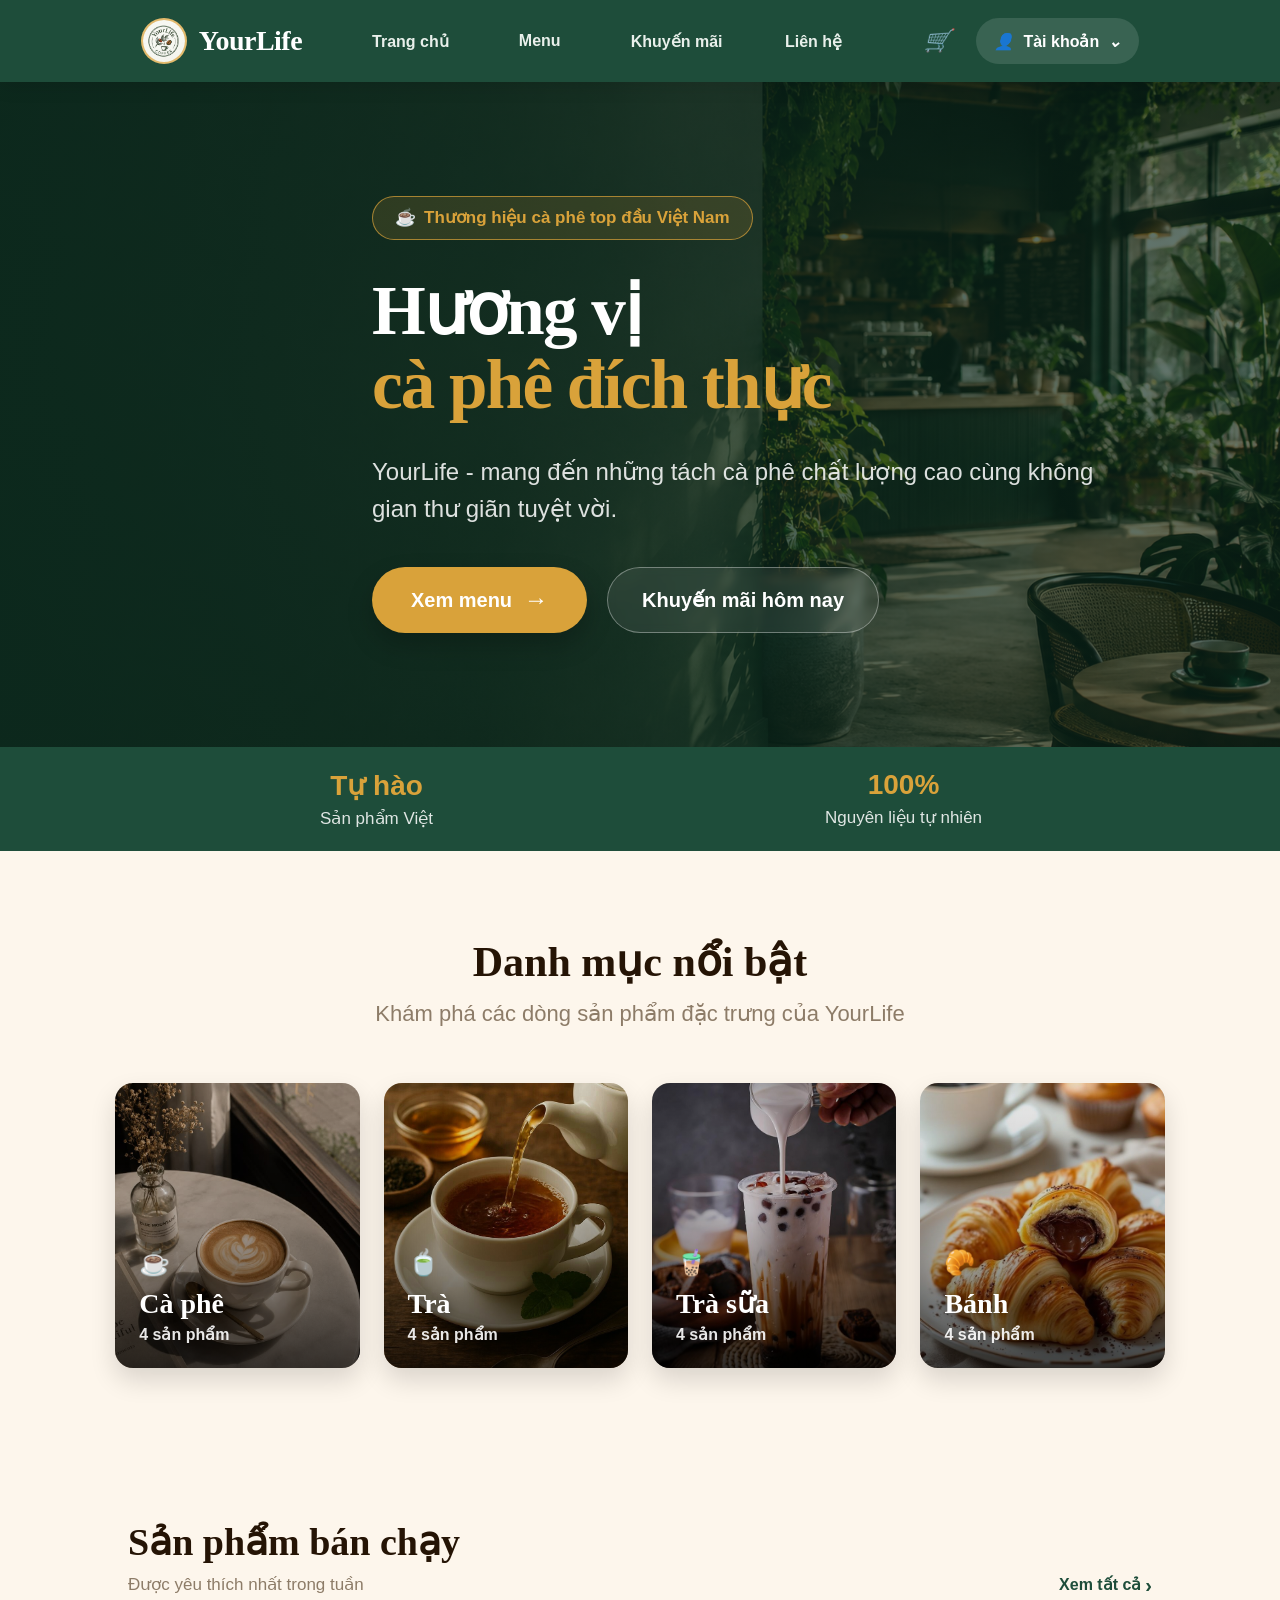
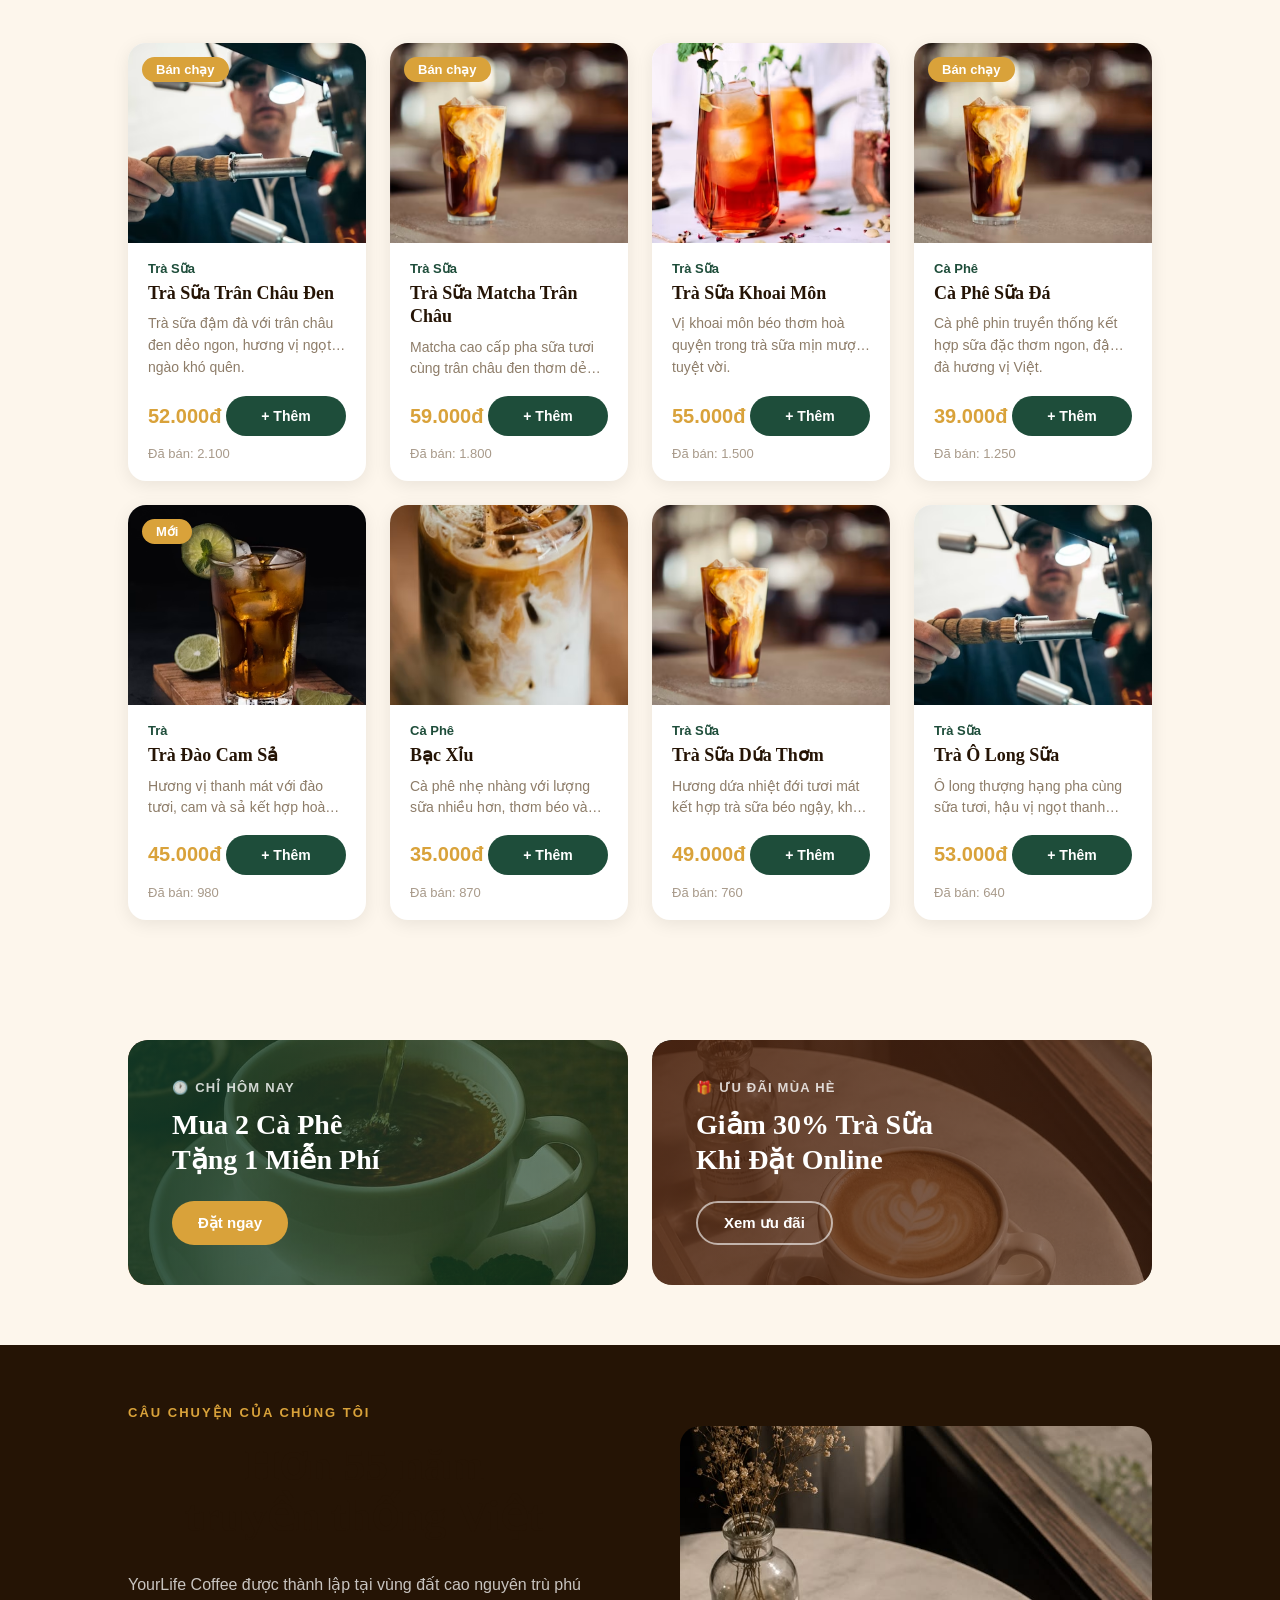
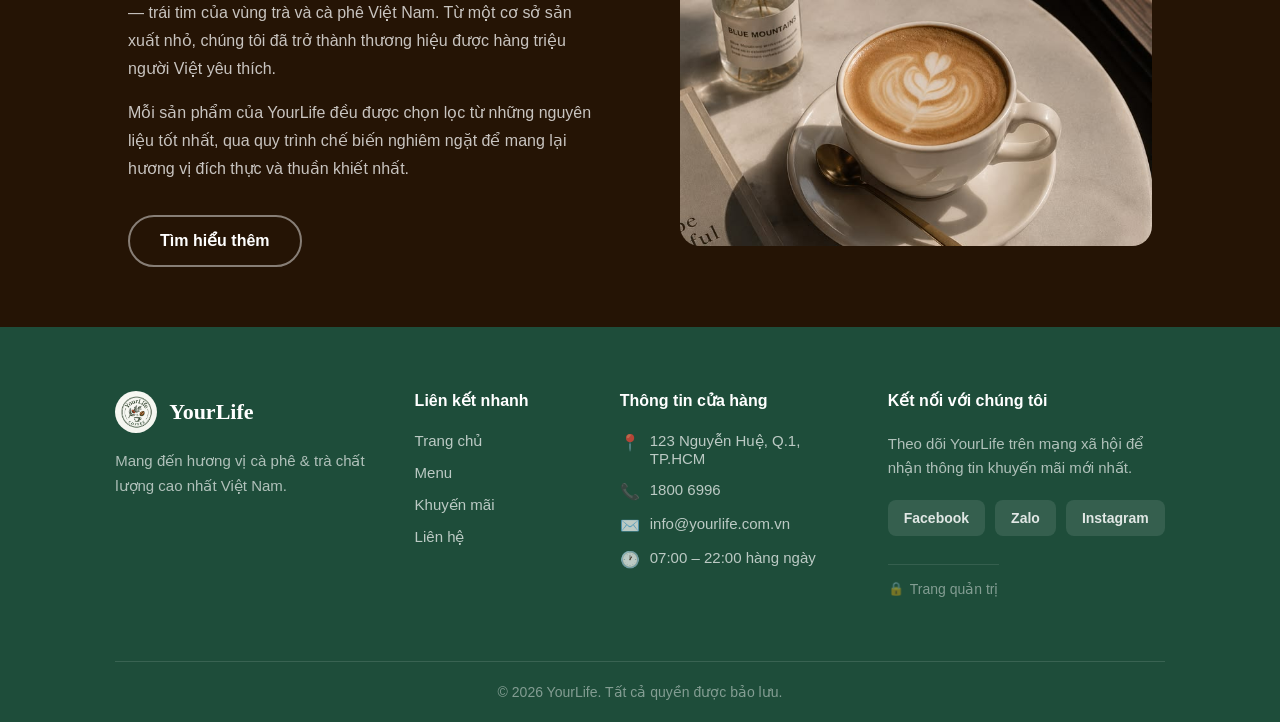
==== index.html @ 8ef3c460 "cc" ====
<!doctype html>
<html lang="vi">
  <head>
    <meta charset="UTF-8" />
    <meta name="viewport" content="width=device-width, initial-scale=1.0" />
    <link rel="stylesheet" href="./assets/css/style.css" />
    <title>YourLife Coffee</title>
  </head>
  <body id="top">
    <header class="header">
      <a href="#top" target="_self" class="header-brand">
        <div class="brand-icon">
          <img src="./assets/images/logo.jpg" alt="YourLife Coffee" />
        </div>
        <span class="brand-name">YourLife</span>
      </a>
      <nav class="navbar">
        <ul class="nav">
          <li class="nav-item"><a href="#top" class="nav-link">Trang chủ</a></li>
          <li class="nav-item"><a href="./Menu.html" class="nav-link">Menu</a></li>
          <li class="nav-item"><a href="#" class="nav-link">Khuyến mãi</a></li>
          <li class="nav-item"><a href="./pages/contact.html" class="nav-link">Liên hệ</a></li>
        </ul>
      </nav>
      <div class="header-action">
        <a href="" class="cart">
          <i class="icon-cart"></i>
        </a>
        <button class="account">
          <i class="icon-user"></i>
          <span>Tài khoản</span>
          <i class="icon-char"></i>
        </button>
      </div>
    </header>
    <main>
      <section class="first-section">
        <div class="first-overlay">
          <div class="first-container">
            <div class="first-badge">
              <i class="icon-cup"></i>
              <span>Thương hiệu cà phê top đầu Việt Nam</span>
            </div>
            <h1 class="first-title">
              Hương vị <br />
              <span>cà phê đích thực</span>
            </h1>
            <p class="first-desc">
              YourLife - mang đến những tách cà phê chất lượng cao cùng không
              gian thư giãn tuyệt vời.
            </p>
            <div class="first-action">
              <a href="./Menu.html" class="btn-primary">
                Xem menu <i class="icon-arrow-right"></i>
              </a>
              <a href="#" class="btn-outline"> Khuyến mãi hôm nay </a>
            </div>
          </div>
        </div>
      </section>
      <section class="stats">
        <div class="stat-container">
          <div class="stat-item">
            <h3 class="stat-title">Tự hào</h3>
            <p class="stat-info">Sản phẩm Việt</p>
          </div>
          <div class="stat-item">
            <h3 class="stat-title">100%</h3>
            <p class="stat-info">Nguyên liệu tự nhiên</p>
          </div>
        </div>
      </section>
      <section class="second-section">
        <div class="second-container">
          <div class="second-header">
            <h2 class="second-title">Danh mục nổi bật</h2>
            <p class="second-decs">
              Khám phá các dòng sản phẩm đặc trưng của YourLife
            </p>
          </div>
          <div class="second-category">
            <a href="./Menu.html#menu-panel" class="category-card">
              <img
                src="./assets/images/cà phê.jpg"
                alt="Cà phê"
                class="category-image"
              />
              <div class="category-overlay">
                <div class="category-content">
                  <span class="category-icon">☕</span>
                  <h3 class="category-name">Cà phê</h3>
                  <p class="category-count">4 sản phẩm</p>
                </div>
              </div>
            </a>
            <a href="./Menu.html#menu-panel" class="category-card">
              <img
                src="./assets/images/trà.jpg"
                alt="Trà"
                class="category-image"
              />
              <div class="category-overlay">
                <div class="category-content">
                  <span class="category-icon">🍵</span>
                  <h3 class="category-name">Trà</h3>
                  <p class="category-count">4 sản phẩm</p>
                </div>
              </div>
            </a>
            <a href="./Menu.html#menu-panel" class="category-card">
              <img
                src="./assets/images/trà sữa.jpg"
                alt="Trà sữa"
                class="category-image"
              />
              <div class="category-overlay">
                <div class="category-content">
                  <span class="category-icon">🧋</span>
                  <h3 class="category-name">Trà sữa</h3>
                  <p class="category-count">4 sản phẩm</p>
                </div>
              </div>
            </a>
            <a href="./Menu.html#menu-panel" class="category-card">
              <img
                src="./assets/images/bánh.jpg"
                alt="Bánh"
                class="category-image"
              />
              <div class="category-overlay">
                <div class="category-content">
                  <span class="category-icon">🥐</span>
                  <h3 class="category-name">Bánh</h3>
                  <p class="category-count">4 sản phẩm</p>
                </div>
              </div>
            </a>
          </div>
        </div>
      </section>
      <!-- SẢN PHẨM BÁN CHẠY -->
      <section class="third-section">
        <div class="third-container">
          <div class="third-header">
            <div class="third-header-left">
              <h2 class="third-title">Sản phẩm bán chạy</h2>
              <p class="third-desc">Được yêu thích nhất trong tuần</p>
            </div>
            <a href="" class="third-view-all">Xem tất cả</a>
          </div>
          <div class="product-grid">
            <!-- Card 1 -->
            <div class="product-card">
              <div class="product-image-wrap">
                <img src="./assets/images/menu/trasuatranchauden.avif" alt="Trà Sữa Trân Châu Đen" />
                <span class="product-badge ban-chay">Bán chạy</span>
              </div>
              <div class="product-body">
                <span class="product-category">Trà Sữa</span>
                <h3 class="product-name">Trà Sữa Trân Châu Đen</h3>
                <p class="product-desc">Trà sữa đậm đà với trân châu đen dẻo ngon, hương vị ngọt ngào khó quên.</p>
                <div class="product-footer">
                  <span class="product-price">52.000đ</span>
                  <button class="btn-add">+ Thêm</button>
                </div>
                <p class="product-sold">Đã bán: 2.100</p>
              </div>
            </div>
            <!-- Card 2 -->
            <div class="product-card">
              <div class="product-image-wrap">
                <img src="./assets/images/menu/trasua.avif" alt="Trà Sữa Matcha Trân Châu" />
                <span class="product-badge ban-chay">Bán chạy</span>
              </div>
              <div class="product-body">
                <span class="product-category">Trà Sữa</span>
                <h3 class="product-name">Trà Sữa Matcha Trân Châu</h3>
                <p class="product-desc">Matcha cao cấp pha sữa tươi cùng trân châu đen thơm dẻo, béo ngậy.</p>
                <div class="product-footer">
                  <span class="product-price">59.000đ</span>
                  <button class="btn-add">+ Thêm</button>
                </div>
                <p class="product-sold">Đã bán: 1.800</p>
              </div>
            </div>
            <!-- Card 3 -->
            <div class="product-card">
              <div class="product-image-wrap">
                <img src="./assets/images/menu/truasuakhoaimon.avif" alt="Trà Sữa Khoai Môn" />
              </div>
              <div class="product-body">
                <span class="product-category">Trà Sữa</span>
                <h3 class="product-name">Trà Sữa Khoai Môn</h3>
                <p class="product-desc">Vị khoai môn béo thơm hoà quyện trong trà sữa mịn mượt, tuyệt vời.</p>
                <div class="product-footer">
                  <span class="product-price">55.000đ</span>
                  <button class="btn-add">+ Thêm</button>
                </div>
                <p class="product-sold">Đã bán: 1.500</p>
              </div>
            </div>
            <!-- Card 4 -->
            <div class="product-card">
              <div class="product-image-wrap">
                <img src="./assets/images/menu/cafesuada.avif" alt="Cà Phê Sữa Đá" />
                <span class="product-badge ban-chay">Bán chạy</span>
              </div>
              <div class="product-body">
                <span class="product-category">Cà Phê</span>
                <h3 class="product-name">Cà Phê Sữa Đá</h3>
                <p class="product-desc">Cà phê phin truyền thống kết hợp sữa đặc thơm ngon, đậm đà hương vị Việt.</p>
                <div class="product-footer">
                  <span class="product-price">39.000đ</span>
                  <button class="btn-add">+ Thêm</button>
                </div>
                <p class="product-sold">Đã bán: 1.250</p>
              </div>
            </div>
            <!-- Card 5 -->
            <div class="product-card">
              <div class="product-image-wrap">
                <img src="./assets/images/menu/tradaocamxa.avif" alt="Trà Đào Cam Sả" />
                <span class="product-badge moi">Mới</span>
              </div>
              <div class="product-body">
                <span class="product-category">Trà</span>
                <h3 class="product-name">Trà Đào Cam Sả</h3>
                <p class="product-desc">Hương vị thanh mát với đào tươi, cam và sả kết hợp hoàn hảo.</p>
                <div class="product-footer">
                  <span class="product-price">45.000đ</span>
                  <button class="btn-add">+ Thêm</button>
                </div>
                <p class="product-sold">Đã bán: 980</p>
              </div>
            </div>
            <!-- Card 6 -->
            <div class="product-card">
              <div class="product-image-wrap">
                <img src="./assets/images/menu/bacxiu.avif" alt="Bạc Xỉu" />
              </div>
              <div class="product-body">
                <span class="product-category">Cà Phê</span>
                <h3 class="product-name">Bạc Xỉu</h3>
                <p class="product-desc">Cà phê nhẹ nhàng với lượng sữa nhiều hơn, thơm béo và dịu ngọt.</p>
                <div class="product-footer">
                  <span class="product-price">35.000đ</span>
                  <button class="btn-add">+ Thêm</button>
                </div>
                <p class="product-sold">Đã bán: 870</p>
              </div>
            </div>
            <!-- Card 7 -->
            <div class="product-card">
              <div class="product-image-wrap">
                <img src="./assets/images/menu/trasua.avif" alt="Trà Sữa Dứa Thơm" />
              </div>
              <div class="product-body">
                <span class="product-category">Trà Sữa</span>
                <h3 class="product-name">Trà Sữa Dứa Thơm</h3>
                <p class="product-desc">Hương dứa nhiệt đới tươi mát kết hợp trà sữa béo ngậy, khó cưỡng.</p>
                <div class="product-footer">
                  <span class="product-price">49.000đ</span>
                  <button class="btn-add">+ Thêm</button>
                </div>
                <p class="product-sold">Đã bán: 760</p>
              </div>
            </div>
            <!-- Card 8 -->
            <div class="product-card">
              <div class="product-image-wrap">
                <img src="./assets/images/menu/trasuatranchauden.avif" alt="Trà Ô Long Sữa" />
              </div>
              <div class="product-body">
                <span class="product-category">Trà Sữa</span>
                <h3 class="product-name">Trà Ô Long Sữa</h3>
                <p class="product-desc">Ô long thượng hạng pha cùng sữa tươi, hậu vị ngọt thanh đặc trưng.</p>
                <div class="product-footer">
                  <span class="product-price">53.000đ</span>
                  <button class="btn-add">+ Thêm</button>
                </div>
                <p class="product-sold">Đã bán: 640</p>
              </div>
            </div>
          </div>
        </div>
      </section>

      <!-- KHUYẾN MÃI -->
      <section class="promo-section">
        <div class="promo-container">
          <div class="promo-card green">
            <img src="./assets/images/trà.jpg" alt="" class="promo-bg" />
            <div class="promo-overlay"></div>
            <div class="promo-content">
              <p class="promo-tag">Chỉ hôm nay</p>
              <h3 class="promo-title">Mua 2 Cà Phê<br />Tặng 1 Miễn Phí</h3>
              <a href="" class="btn-promo-primary">Đặt ngay</a>
            </div>
          </div>
          <div class="promo-card brown">
            <img src="./assets/images/cà phê.jpg" alt="" class="promo-bg" />
            <div class="promo-overlay"></div>
            <div class="promo-content">
              <p class="promo-tag">Ưu đãi mùa hè</p>
              <h3 class="promo-title">Giảm 30% Trà Sữa<br />Khi Đặt Online</h3>
              <a href="" class="btn-promo-outline">Xem ưu đãi</a>
            </div>
          </div>
        </div>
      </section>

      <!-- CÂU CHUYỆN CỦA CHÚNG TÔI -->
      <section class="story-section">
        <div class="story-container">
          <div class="story-content">
            <p class="story-label">Câu chuyện của chúng tôi</p>
            <h2 class="story-title">Hơn 55 năm<br />truyền thống Việt</h2>
            <p class="story-text">YourLife Coffee được thành lập tại vùng đất cao nguyên trù phú — trái tim của vùng trà và cà phê Việt Nam. Từ một cơ sở sản xuất nhỏ, chúng tôi đã trở thành thương hiệu được hàng triệu người Việt yêu thích.</p>
            <p class="story-text">Mỗi sản phẩm của YourLife đều được chọn lọc từ những nguyên liệu tốt nhất, qua quy trình chế biến nghiêm ngặt để mang lại hương vị đích thực và thuần khiết nhất.</p>
            <a href="" class="btn-story">Tìm hiểu thêm</a>
          </div>
          <div class="story-image-wrap">
            <img src="./assets/images/cà phê.jpg" alt="Câu chuyện YourLife Coffee" />
          </div>
        </div>
      </section>
    </main>

    <!-- FOOTER -->
    <footer class="footer">
      <div class="footer-main">
        <div class="footer-brand">
          <div class="footer-brand-icon">
            <img src="./assets/images/logo.jpg" alt="YourLife" />
          </div>
          <span class="footer-brand-name">YourLife</span>
        </div>
        <p class="footer-tagline">Mang đến hương vị cà phê &amp; trà chất lượng cao nhất Việt Nam.</p>
      </div>

      <div class="footer-link">
        <h3 class="footer-heading">Liên kết nhanh</h3>
        <nav>
          <ul>
            <li><a href="#">Trang chủ</a></li>
            <li><a href="#">Menu</a></li>
            <li><a href="#">Khuyến mãi</a></li>
            <li><a href="#">Liên hệ</a></li>
          </ul>
        </nav>
      </div>

      <div class="footer-info">
        <h3 class="footer-heading">Thông tin cửa hàng</h3>
        <div class="footer-info-list">
          <div class="footer-info-item">
            <span class="fi-icon">📍</span>
            <span>123 Nguyễn Huệ, Q.1, TP.HCM</span>
          </div>
          <div class="footer-info-item">
            <span class="fi-icon">📞</span>
            <span>1800 6996</span>
          </div>
          <div class="footer-info-item">
            <span class="fi-icon">✉️</span>
            <span>info@yourlife.com.vn</span>
          </div>
          <div class="footer-info-item">
            <span class="fi-icon">🕐</span>
            <span>07:00 – 22:00 hàng ngày</span>
          </div>
        </div>
      </div>

      <div class="footer-contact">
        <h3 class="footer-heading">Kết nối với chúng tôi</h3>
        <p class="footer-contact-desc">Theo dõi YourLife trên mạng xã hội để nhận thông tin khuyến mãi mới nhất.</p>
        <div class="footer-social">
          <a href="" class="social-btn">Facebook</a>
          <a href="" class="social-btn">Zalo</a>
          <a href="" class="social-btn">Instagram</a>
        </div>
        <a href="" class="footer-admin">Trang quản trị</a>
      </div>

      <div class="footer-bottom">
        <p class="footer-copyright">© 2026 YourLife. Tất cả quyền được bảo lưu.</p>
      </div>
    </footer>
  </body>
</html>
---- assets/css/style.css ----
@import url('./base/base.css');
* {
  margin: 0;
  padding: 0;
  box-sizing: border-box;
}
html {
  scroll-behavior: smooth;
}
body {
  font-family: Arial, Helvetica, sans-serif;
  background-color: var(--mau-nen);
  color: #1f1f1f;
}
a {
  text-decoration: none;
  color: inherit;
}
ul {
  list-style: none;
}
img {
  max-width: 100%;
  display: block;
}
.header {
  width: 100%;
  height: 82px;
  padding: 0 11%;
  background-color: var(--mau-chinh);
  display: flex;
  align-items: center;
  justify-content: space-between;
  position: sticky;
  top: 0;
  z-index: 1000;
  box-shadow: 0 4px 18px rgba(0, 0, 0, 0.12);
}
.header-brand {
  display: flex;
  align-items: center;
  gap: 12px;
}
.brand-icon {
  width: 46px;
  height: 46px;
  border-radius: 50%;
  overflow: hidden;
  background-color: #d9a23a;
  border: 2px solid rgba(255, 255, 255, 0.25);
  display: flex;
  align-items: center;
  justify-content: center;
}
.brand-icon img {
  width: 100%;
  height: 100%;
  object-fit: cover;
}
.brand-name {
  font-family: Georgia, 'Times New Roman', serif;
  font-size: 28px;
  font-weight: 700;
  color: #ffffff;
  letter-spacing: -0.5px;
}
.navbar {
  flex: 1;
  display: flex;
  justify-content: center;
}
.nav {
  display: flex;
  align-items: center;
  gap: 14px;
}
.nav-link {
  display: inline-flex;
  align-items: center;
  justify-content: center;
  min-width: 110px;
  height: 46px;
  padding: 0 22px;
  border-radius: 10px;
  color: #e9f0eb;
  font-size: 16px;
  font-weight: 700;
  transition: 0.25s ease;
}
.nav-link:hover,
.nav-link.active {
  background-color: rgba(255, 255, 255, 0.14);
  color: #ffffff;
}
.header-action {
  display: flex;
  align-items: center;
  gap: 18px;
}
.cart {
  width: 42px;
  height: 42px;
  border-radius: 50%;
  display: flex;
  align-items: center;
  justify-content: center;
  color: #ffffff;
  transition: 0.25s ease;
}
.cart:hover {
  background-color: rgba(255, 255, 255, 0.12);
}
.icon-cart::before {
  content: '🛒';
  font-size: 22px;
}
.account {
  height: 46px;
  padding: 0 18px;
  border: none;
  border-radius: 24px;
  background-color: rgba(255, 255, 255, 0.12);
  color: #ffffff;
  display: flex;
  align-items: center;
  gap: 9px;
  font-size: 16px;
  font-weight: 700;
  cursor: pointer;
  transition: 0.25s ease;
}
.account:hover {
  background-color: rgba(255, 255, 255, 0.2);
}
.icon-user::before {
  content: '👤';
  font-size: 16px;
}
.icon-char::before {
  content: '⌄';
  font-size: 16px;
}
.first-section {
  min-height: 665px;
  background-image:
    linear-gradient(
      90deg,
      rgba(11, 41, 29, 0.92) 0%,
      rgba(11, 41, 29, 0.78) 42%,
      rgba(11, 41, 29, 0.62) 100%
    ),
    url('../images/banner.png');
  background-size: cover;
  background-position: center;
  background-repeat: no-repeat;
}
.first-overlay {
  width: 100%;
  min-height: 665px;
  display: flex;
  align-items: center;
}
.first-container {
  width: 100%;
  max-width: 920px;
  margin-left: 27.5%;
  padding: 70px 20px;
}
.first-badge {
  width: fit-content;
  min-height: 44px;
  padding: 0 22px;
  border-radius: 24px;
  border: 1px solid rgba(217, 162, 58, 0.7);
  background-color: rgba(217, 162, 58, 0.15);
  color: #d9a23a;
  display: flex;
  align-items: center;
  gap: 8px;
  font-size: 17px;
  font-weight: 700;
  margin-bottom: 34px;
}
.icon-cup::before {
  content: '☕';
  font-style: normal;
}
.first-title {
  font-family: Georgia, 'Times New Roman', serif;
  font-size: clamp(50px, 5.4vw, 84px);
  line-height: 1.08;
  font-weight: 700;
  color: #ffffff;
  letter-spacing: -1.8px;
  margin-bottom: 30px;
}
.first-title span {
  color: #d9a23a;
}
.first-desc {
  max-width: 740px;
  color: rgba(255, 255, 255, 0.86);
  font-size: 24px;
  line-height: 1.55;
  margin-bottom: 40px;
}
.first-action {
  display: flex;
  align-items: center;
  gap: 20px;
}
.btn-primary,
.btn-outline {
  min-width: 215px;
  height: 66px;
  border-radius: 34px;
  padding: 0 34px;
  display: inline-flex;
  align-items: center;
  justify-content: center;
  gap: 12px;
  font-size: 20px;
  font-weight: 800;
  transition: 0.25s ease;
}
.btn-primary {
  background-color: #d9a23a;
  color: #ffffff;
  box-shadow: 0 12px 26px rgba(0, 0, 0, 0.22);
}
.btn-primary:hover {
  transform: translateY(-3px);
  background-color: #c9922f;
}
.icon-arrow-right::before {
  content: '→';
  font-style: normal;
  font-size: 24px;
}
.btn-outline {
  border: 1px solid rgba(255, 255, 255, 0.35);
  background-color: rgba(255, 255, 255, 0.08);
  color: #ffffff;
  backdrop-filter: blur(4px);
}
.btn-outline:hover {
  transform: translateY(-3px);
  background-color: rgba(255, 255, 255, 0.16);
}
.stats {
  background-color: var(--mau-chinh);
  padding: 22px 10%;
}
.stat-container {
  max-width: 1280px;
  margin: 0 auto;
  display: grid;
  grid-template-columns: repeat(2, 1fr);
  gap: 30px;
}
.stat-item {
  text-align: center;
}
.stat-title {
  color: #d9a23a;
  font-size: 28px;
  font-weight: 800;
  margin-bottom: 6px;
}
.stat-info {
  color: rgba(255, 255, 255, 0.86);
  font-size: 17px;
  font-weight: 500;
}
.second-section {
  background-color: var(--mau-nen);
  padding: 86px 9% 92px;
}
.second-container {
  max-width: 1440px;
  margin: 0 auto;
}
.second-header {
  text-align: center;
  margin-bottom: 56px;
}
.second-title {
  font-family: Georgia, 'Times New Roman', serif;
  font-size: 42px;
  line-height: 1.2;
  color: #251405;
  margin-bottom: 14px;
}
.second-decs {
  color: #8d7c68;
  font-size: 22px;
}
.second-category {
  display: grid;
  grid-template-columns: repeat(4, 1fr);
  gap: 24px;
}
.category-card {
  position: relative;
  height: 285px;
  border-radius: 18px;
  overflow: hidden;
  box-shadow: 0 12px 26px rgba(0, 0, 0, 0.14);
  isolation: isolate;
}
.category-image {
  width: 100%;
  height: 100%;
  object-fit: cover;
  transition: 0.35s ease;
}
.category-overlay {
  position: absolute;
  inset: 0;
  background: linear-gradient(
    180deg,
    rgba(0, 0, 0, 0.08) 0%,
    rgba(0, 0, 0, 0.22) 45%,
    rgba(0, 0, 0, 0.72) 100%
  );
  display: flex;
  align-items: flex-end;
  padding: 24px;
}
.category-content {
  color: #ffffff;
}
.category-icon {
  display: inline-flex;
  align-items: center;
  justify-content: center;
  font-size: 25px;
  margin-bottom: 12px;
}
.category-name {
  font-family: Georgia, 'Times New Roman', serif;
  font-size: 28px;
  line-height: 1.1;
  font-weight: 700;
  margin-bottom: 6px;
  text-shadow: 0 2px 8px rgba(0, 0, 0, 0.35);
}
.category-count {
  font-size: 16px;
  font-weight: 800;
  color: rgba(255, 255, 255, 0.9);
}
.category-card:hover .category-image {
  transform: scale(1.08);
}
.category-card:hover {
  transform: translateY(-4px);
}
main > section:not(.first-section):not(.stats):not(.second-section) {
  padding: 60px 10%;
  background-color: var(--mau-nen);
}
main > section:not(.first-section):not(.stats):not(.second-section) h1,
main > section:not(.first-section):not(.stats):not(.second-section) h2 {
  font-family: Georgia, 'Times New Roman', serif;
  color: #251405;
  text-align: center;
}
@media (max-width: 1200px) {
  .header {
    padding: 0 5%;
  }
  .first-container {
    margin-left: 14%;
  }
  .second-category {
    grid-template-columns: repeat(2, 1fr);
  }
  .category-card {
    height: 270px;
  }
}
@media (max-width: 768px) {
  .header {
    height: auto;
    min-height: 76px;
    padding: 14px 20px;
    flex-wrap: wrap;
    gap: 16px;
  }
  .navbar {
    order: 3;
    width: 100%;
  }
  .nav {
    width: 100%;
    overflow-x: auto;
    justify-content: flex-start;
    gap: 8px;
    padding-bottom: 4px;
  }
  .nav-link {
    min-width: auto;
    height: 40px;
    padding: 0 16px;
    font-size: 14px;
    white-space: nowrap;
  }
  .brand-name {
    font-size: 24px;
  }
  .header-action {
    gap: 8px;
  }
  .account {
    height: 40px;
    padding: 0 12px;
    font-size: 14px;
  }
  .first-section,
  .first-overlay {
    min-height: 620px;
  }
  .first-container {
    margin-left: 0;
    padding: 70px 24px;
  }
  .first-badge {
    font-size: 14px;
  }
  .first-desc {
    font-size: 18px;
  }
  .first-action {
    flex-direction: column;
    align-items: flex-start;
  }
  .btn-primary,
  .btn-outline {
    width: 100%;
    max-width: 320px;
    height: 56px;
    font-size: 17px;
  }
  .stat-container {
    grid-template-columns: 1fr;
  }
  .second-section {
    padding: 64px 20px;
  }
  .second-title {
    font-size: 34px;
  }
  .second-decs {
    font-size: 18px;
  }
  .second-category {
    grid-template-columns: 1fr;
  }
  .category-card {
    height: 245px;
  }
}

/* ========================================
   SẢN PHẨM BÁN CHẠY
   ======================================== */
.third-section {
  background-color: var(--mau-nen);
  padding: 86px 9% 92px;
}

.third-container {
  max-width: 1440px;
  margin: 0 auto;
}

.third-header {
  display: flex;
  align-items: flex-end;
  justify-content: space-between;
  margin-bottom: 48px;
}

.third-header-left {
  display: flex;
  flex-direction: column;
  gap: 8px;
}

.third-title {
  font-family: Georgia, 'Times New Roman', serif;
  font-size: 38px;
  font-weight: 700;
  color: #251405;
  line-height: 1.2;
}

.third-desc {
  font-size: 17px;
  color: #8d7c68;
}

.third-view-all {
  font-size: 16px;
  font-weight: 700;
  color: var(--mau-chinh);
  display: flex;
  align-items: center;
  gap: 4px;
  transition: 0.25s ease;
  white-space: nowrap;
}

.third-view-all:hover {
  opacity: 0.75;
}

.third-view-all::after {
  content: '›';
  font-size: 20px;
  line-height: 1;
}

.product-grid {
  display: grid;
  grid-template-columns: repeat(4, 1fr);
  gap: 24px;
}

/* ========================================
   MENU PAGE
   ======================================== */

.menu-hero {
  padding: 40px 9% 25px;
  background-color: var(--mau-nen);
}

.menu-hero-inner {
  max-width: 1320px;
  margin: 0 auto;
  display: grid;
  grid-template-columns: 1fr;
  gap: 20px;
}

.menu-title-group {
  margin: 0;
}

.menu-label {
  display: inline-flex;
  align-items: center;
  justify-content: center;
  min-width: 92px;
  padding: 12px 18px;
  border-radius: 20px;
  background: #ffffff;
  color: #1e4d3a;
  font-size: 14px;
  font-weight: 700;
  box-shadow: 0 10px 24px rgba(0, 0, 0, 0.08);
}

.menu-heading {
  font-family: Georgia, 'Times New Roman', serif;
  font-size: clamp(40px, 4.2vw, 56px);
  line-height: 1.05;
  color: #251405;
  margin: 18px 0 18px;
}

.menu-desc {
  max-width: 720px;
  color: #6f5a3f;
  font-size: 18px;
  line-height: 1.8;
}

.menu-hero-actions {
  display: flex;
  flex-wrap: wrap;
  gap: 16px;
  margin-top: 24px;
}

.menu-hero-actions .btn-primary,
.menu-hero-actions .btn-outline {
  min-width: 180px;
  height: 52px;
  border-radius: 28px;
  font-size: 16px;
  font-weight: 700;
}

.menu-hero-actions .btn-outline {
  background-color: rgba(255, 255, 255, 0.92);
  color: #1e4d3a;
  border: 1px solid rgba(30, 77, 58, 0.12);
  box-shadow: 0 14px 30px rgba(0, 0, 0, 0.06);
}

.menu-hero-actions .btn-outline:hover {
  background-color: #ffffff;
}

.menu-layout {
    width: calc(100% - 40px);
    max-width: 1800px;
    margin: 10px auto 0;
    padding: 0 0 80px;

    display: grid;
    grid-template-columns: 250px minmax(0, 1fr);
    gap: 32px;
    align-items: start;
}

.menu-sidebar {
  background: #ffffff;
  border-radius: 24px;
  padding: 28px 24px;
  box-shadow: 0 18px 50px rgba(0, 0, 0, 0.08);
  position: sticky;
  top: 100px;
}

.menu-sidebar h3 {
  margin: 0 0 14px;
  color: #251405;
  font-size: 18px;
}

.menu-sidebar p {
  margin: 0 0 24px;
  color: #6f5a3f;
  font-size: 14px;
}

.menu-search {
  position: relative;
  margin-bottom: 26px;
}

.menu-search input {
  width: 100%;
  height: 54px;
  border-radius: 18px;
  border: 1px solid #d9d0c4;
  padding: 0 18px;
  background: #f8f2e8;
  color: #1e4d3a;
  font-size: 16px;
}

.menu-search .icon-search {
  position: absolute;
  right: 14px;
  top: 50%;
  transform: translateY(-50%);
  width: 38px;
  height: 38px;
  border-radius: 14px;
  background: #1e4d3a;
  color: #ffffff;
  display: grid;
  place-items: center;
  font-size: 18px;
}

.menu-categories {
  display: grid;
  gap: 12px;
}

.menu-category-link {
  display: flex;
  justify-content: space-between;
  align-items: center;
  padding: 14px 18px;
  border-radius: 16px;
  background: #f8f2e8;
  color: #1e4d3a;
  font-weight: 700;
  border: 1px solid rgba(30, 77, 58, 0.1);
  transition: 0.25s ease;
  font-size: 15px;
}

.menu-category-link.active {
  background: #1e4d3a;
  color: #ffffff;
  border-color: transparent;
}

.menu-category-link:hover {
  background: #ede8df;
}

.menu-content-header {
  display: flex;
  justify-content: space-between;
  align-items: center;
  gap: 18px;
  margin-bottom: 24px;
  flex-wrap: wrap;
}

.menu-results {
  color: #6f5a3f;
  font-weight: 700;
  font-size: 15px;
}

.menu-sort {
  min-width: 270px;
}

.menu-sort label {
  display: inline-block;
  margin-bottom: 8px;
  font-size: 14px;
  color: #6f5a3f;
  font-weight: 600;
}

.menu-sort select {
  width: 100%;
  min-height: 50px;
  border-radius: 18px;
  border: 1px solid #d9d0c4;
  padding: 0 16px;
  background: #ffffff;
  color: #1e4d3a;
}

.menu-panel {
  width: 100%;
}

.product-grid {
  display: grid;
  grid-template-columns: repeat(4, 1fr);
  gap: 24px;
}

.product-card {
  background-color: var(--mau-card);
  border-radius: 22px;
  overflow: hidden;
  box-shadow: 0 12px 34px rgba(0, 0, 0, 0.08);
  transition: 0.28s ease;
  display: flex;
  flex-direction: column;
  min-height: 4 px;
}

.product-card:hover {
  transform: translateY(-5px);
  box-shadow: 0 18px 42px rgba(0, 0, 0, 0.16);
}

.product-image-wrap {
  position: relative;
  height: 280px;
  overflow: hidden;
}

.product-image-wrap img {
  width: 100%;
  height: 100%;
  object-fit: cover;
  transition: 0.35s ease;
}

.product-card:hover .product-image-wrap img {
  transform: scale(1.06);
}

.product-name {
  font-size: 20px;
}

.product-price {
  font-size: 22px;
}

.btn-add {
  min-width: 120px;
  height: 44px;
  padding: 0 24px;
  border-radius: 24px;
  border: none;
  background-color: var(--mau-chinh);
  color: #ffffff;
  font-size: 15px;
  font-weight: 700;
  cursor: pointer;
  display: inline-flex;
  align-items: center;
  justify-content: center;
  gap: 6px;
  transition: 0.25s ease;
}

.btn-add:hover {
  background-color: #162e24;
  transform: translateY(-1px);
}

@media (max-width: 1200px) {
  .product-grid {
    grid-template-columns: repeat(3, minmax(0, 1fr));
  }
}

@media (max-width: 1024px) {
  .menu-layout {
    grid-template-columns: 1fr;
  }

  .product-grid {
    grid-template-columns: repeat(2, minmax(0, 1fr));
  }
}

@media (max-width: 768px) {
  .menu-layout {
    padding: 0 5% 60px;
  }

  .menu-sidebar {
    position: static;
    top: auto;
    margin-bottom: 24px;
  }

  .product-grid {
    grid-template-columns: 1fr;
  }
}

.product-card {
  background-color: var(--mau-card);
  border-radius: 18px;
  overflow: hidden;
  box-shadow: 0 4px 18px rgba(0, 0, 0, 0.08);
  transition: 0.28s ease;
  display: flex;
  flex-direction: column;
}

.product-card:hover {
  transform: translateY(-4px);
  box-shadow: 0 12px 32px rgba(0, 0, 0, 0.13);
}

.product-image-wrap {
  position: relative;
  height: 200px;
  overflow: hidden;
}

.product-image-wrap img {
  width: 100%;
  height: 100%;
  object-fit: cover;
  transition: 0.35s ease;
}

.product-card:hover .product-image-wrap img {
  transform: scale(1.06);
}

.product-badge {
  position: absolute;
  top: 14px;
  left: 14px;
  padding: 5px 14px;
  border-radius: 20px;
  font-size: 13px;
  font-weight: 700;
}

.product-badge.ban-chay {
  background-color: #d9a23a;
  color: #ffffff;
}

.product-badge.moi {
  background-color: #d9a23a;
  color: #ffffff;
}

.product-body {
  padding: 18px 20px 20px;
  display: flex;
  flex-direction: column;
  flex: 1;
}

.product-category {
  font-size: 13px;
  font-weight: 700;
  color: var(--mau-chinh);
  margin-bottom: 6px;
  text-transform: capitalize;
}

.product-name {
  font-family: Georgia, 'Times New Roman', serif;
  font-size: 18px;
  font-weight: 700;
  color: #251405;
  margin-bottom: 8px;
  line-height: 1.3;
}

.product-desc {
  font-size: 14px;
  color: #8d7c68;
  line-height: 1.55;
  margin-bottom: 16px;
  flex: 1;
  display: -webkit-box;
  -webkit-line-clamp: 2;
  -webkit-box-orient: vertical;
  overflow: hidden;
}

.product-footer {
  display: flex;
  align-items: center;
  justify-content: space-between;
  margin-top: auto;
}

.product-price {
  font-size: 20px;
  font-weight: 800;
  color: #d9a23a;
}

.btn-add {
  height: 40px;
  padding: 0 18px;
  border-radius: 22px;
  border: none;
  background-color: var(--mau-chinh);
  color: #ffffff;
  font-size: 14px;
  font-weight: 700;
  cursor: pointer;
  display: flex;
  align-items: center;
  gap: 6px;
  transition: 0.25s ease;
  white-space: nowrap;
}

.btn-add:hover {
  background-color: #162e24;
  transform: translateY(-2px);
}

.product-sold {
  font-size: 13px;
  color: #a89a8a;
  margin-top: 10px;
}

/* ========================================
   KHUYẾN MÃI
   ======================================== */
.promo-section {
  background-color: var(--mau-nen);
  padding: 0 9% 86px;
}

.promo-container {
  max-width: 1440px;
  margin: 0 auto;
  display: grid;
  grid-template-columns: 1fr 1fr;
  gap: 24px;
}

.promo-card {
  position: relative;
  border-radius: 20px;
  overflow: hidden;
  min-height: 210px;
  display: flex;
  align-items: center;
  padding: 40px 44px;
}

.promo-bg {
  position: absolute;
  inset: 0;
  width: 100%;
  height: 100%;
  object-fit: cover;
}

.promo-overlay {
  position: absolute;
  inset: 0;
  border-radius: 20px;
}

.promo-card.green .promo-overlay {
  background: linear-gradient(
    100deg,
    rgba(20, 60, 40, 0.88) 0%,
    rgba(20, 60, 40, 0.55) 100%
  );
}

.promo-card.brown .promo-overlay {
  background: linear-gradient(
    100deg,
    rgba(80, 40, 20, 0.88) 0%,
    rgba(80, 40, 20, 0.55) 100%
  );
}

.promo-content {
  position: relative;
  z-index: 1;
}

.promo-tag {
  font-size: 13px;
  font-weight: 700;
  color: rgba(255, 255, 255, 0.8);
  letter-spacing: 1.2px;
  text-transform: uppercase;
  margin-bottom: 12px;
  display: flex;
  align-items: center;
  gap: 6px;
}

.promo-tag::before {
  content: '🕐';
  font-size: 13px;
}

.promo-card.brown .promo-tag::before {
  content: '🎁';
}

.promo-title {
  font-family: Georgia, 'Times New Roman', serif;
  font-size: 28px;
  font-weight: 700;
  color: #ffffff;
  line-height: 1.25;
  margin-bottom: 24px;
}

.btn-promo-primary {
  height: 44px;
  padding: 0 26px;
  border-radius: 24px;
  background-color: #d9a23a;
  color: #ffffff;
  font-size: 15px;
  font-weight: 700;
  display: inline-flex;
  align-items: center;
  transition: 0.25s ease;
  border: none;
  cursor: pointer;
}

.btn-promo-primary:hover {
  background-color: #c9922f;
  transform: translateY(-2px);
}

.btn-promo-outline {
  height: 44px;
  padding: 0 26px;
  border-radius: 24px;
  background-color: transparent;
  color: #ffffff;
  font-size: 15px;
  font-weight: 700;
  display: inline-flex;
  align-items: center;
  transition: 0.25s ease;
  border: 2px solid rgba(255, 255, 255, 0.6);
  cursor: pointer;
}

.btn-promo-outline:hover {
  background-color: rgba(255, 255, 255, 0.12);
  transform: translateY(-2px);
}

/* ========================================
   CÂU CHUYỆN CỦA CHÚNG TÔI
   ======================================== */
.story-section {
  background-color: #251405 !important;
  padding: 92px 9%;
}

.story-container {
  max-width: 1440px;
  margin: 0 auto;
  display: grid;
  grid-template-columns: 1fr 1fr;
  gap: 80px;
  align-items: center;
}

.story-content {
  color: #ffffff;
}

.story-label {
  font-size: 13px;
  font-weight: 700;
  letter-spacing: 2px;
  text-transform: uppercase;
  color: #d9a23a;
  margin-bottom: 20px;
}

.story-title {
  font-family: Georgia, 'Times New Roman', serif;
  font-size: clamp(34px, 3.5vw, 54px);
  font-weight: 700;
  line-height: 1.15;
  color: #ffffff;
  margin-bottom: 28px;
}

.story-text {
  font-size: 16px;
  line-height: 1.75;
  color: rgba(255, 255, 255, 0.75);
  margin-bottom: 16px;
}

.btn-story {
  display: inline-flex;
  align-items: center;
  height: 52px;
  padding: 0 30px;
  border-radius: 28px;
  border: 2px solid rgba(255, 255, 255, 0.45);
  color: #ffffff;
  font-size: 16px;
  font-weight: 700;
  transition: 0.25s ease;
  margin-top: 16px;
}

.btn-story:hover {
  background-color: rgba(255, 255, 255, 0.1);
  border-color: rgba(255, 255, 255, 0.7);
  transform: translateY(-2px);
}

.story-image-wrap {
  border-radius: 20px;
  overflow: hidden;
  height: 420px;
}

.story-image-wrap img {
  width: 100%;
  height: 100%;
  object-fit: cover;
  transition: 0.4s ease;
}

.story-image-wrap:hover img {
  transform: scale(1.04);
}

/* ========================================
   FOOTER
   ======================================== */
.footer {
  background-color: var(--mau-chinh);
  padding: 64px 9% 0;
  display: grid;
  grid-template-columns: 1.6fr 1fr 1.4fr 1.4fr;
  gap: 48px;
  align-items: start;
}

.footer-main {
  display: flex;
  flex-direction: column;
  gap: 0;
}

.footer-brand {
  display: flex;
  align-items: center;
  gap: 12px;
  margin-bottom: 16px;
}

.footer-brand-icon {
  width: 42px;
  height: 42px;
  border-radius: 50%;
  background-color: #d9a23a;
  display: flex;
  align-items: center;
  justify-content: center;
  font-size: 20px;
  overflow: hidden;
  flex-shrink: 0;
}

.footer-brand-icon img {
  width: 100%;
  height: 100%;
  object-fit: cover;
}

.footer-brand-name {
  font-family: Georgia, 'Times New Roman', serif;
  font-size: 22px;
  font-weight: 700;
  color: #ffffff;
}

.footer-tagline {
  font-size: 15px;
  color: rgba(255, 255, 255, 0.65);
  line-height: 1.65;
}

.footer-heading {
  font-size: 16px;
  font-weight: 700;
  color: #ffffff;
  margin-bottom: 22px;
}

.footer-link ul {
  display: flex;
  flex-direction: column;
  gap: 14px;
}

.footer-link ul li a {
  font-size: 15px;
  color: rgba(255, 255, 255, 0.7);
  transition: 0.2s ease;
}

.footer-link ul li a:hover {
  color: #d9a23a;
}

.footer-info-list {
  display: flex;
  flex-direction: column;
  gap: 14px;
}

.footer-info-item {
  display: flex;
  align-items: flex-start;
  gap: 10px;
  font-size: 15px;
  color: rgba(255, 255, 255, 0.7);
}

.footer-info-item .fi-icon {
  font-size: 16px;
  flex-shrink: 0;
  margin-top: 1px;
}

.footer-contact-desc {
  font-size: 15px;
  color: rgba(255, 255, 255, 0.65);
  line-height: 1.6;
  margin-bottom: 20px;
}

.footer-social {
  display: flex;
  gap: 10px;
  margin-bottom: 28px;
}

.social-btn {
  height: 36px;
  padding: 0 16px;
  border-radius: 8px;
  background-color: rgba(255, 255, 255, 0.1);
  color: rgba(255, 255, 255, 0.85);
  font-size: 14px;
  font-weight: 600;
  display: inline-flex;
  align-items: center;
  transition: 0.2s ease;
}

.social-btn:hover {
  background-color: rgba(255, 255, 255, 0.2);
  color: #ffffff;
}

.footer-admin {
  display: inline-flex;
  align-items: center;
  gap: 6px;
  font-size: 14px;
  color: rgba(255, 255, 255, 0.45);
  transition: 0.2s ease;
  border-top: 1px solid rgba(255, 255, 255, 0.1);
  padding-top: 16px;
}

.footer-admin::before {
  content: '🔒';
  font-size: 13px;
}

.footer-admin:hover {
  color: rgba(255, 255, 255, 0.75);
}

.footer-bottom {
  grid-column: 1 / -1;
  border-top: 1px solid rgba(255, 255, 255, 0.12);
  padding: 22px 0;
  margin-top: 16px;
}

.footer-copyright {
  font-size: 14px;
  color: rgba(255, 255, 255, 0.45);
  text-align: center;
}

/* ========================================
   RESPONSIVE - CÁC PHẦN MỚI
   ======================================== */
@media (max-width: 1200px) {
  .product-grid {
    grid-template-columns: repeat(2, 1fr);
  }

  .footer {
    grid-template-columns: 1fr 1fr;
    gap: 40px;
  }

  .footer-bottom {
    grid-column: 1 / -1;
  }
}

@media (max-width: 900px) {
  .story-container {
    grid-template-columns: 1fr;
    gap: 40px;
  }

  .story-image-wrap {
    height: 300px;
  }

  .promo-container {
    grid-template-columns: 1fr;
  }
}

@media (max-width: 768px) {
  .third-section,
  .promo-section {
    padding: 64px 20px;
  }

  .third-header {
    flex-direction: column;
    align-items: flex-start;
    gap: 12px;
  }

  .product-grid {
    grid-template-columns: 1fr;
  }

  .story-section {
    padding: 64px 20px;
  }

  .story-title {
    font-size: 34px;
  }

  .footer {
    grid-template-columns: 1fr;
    padding: 48px 20px 0;
    gap: 32px;
  }
}
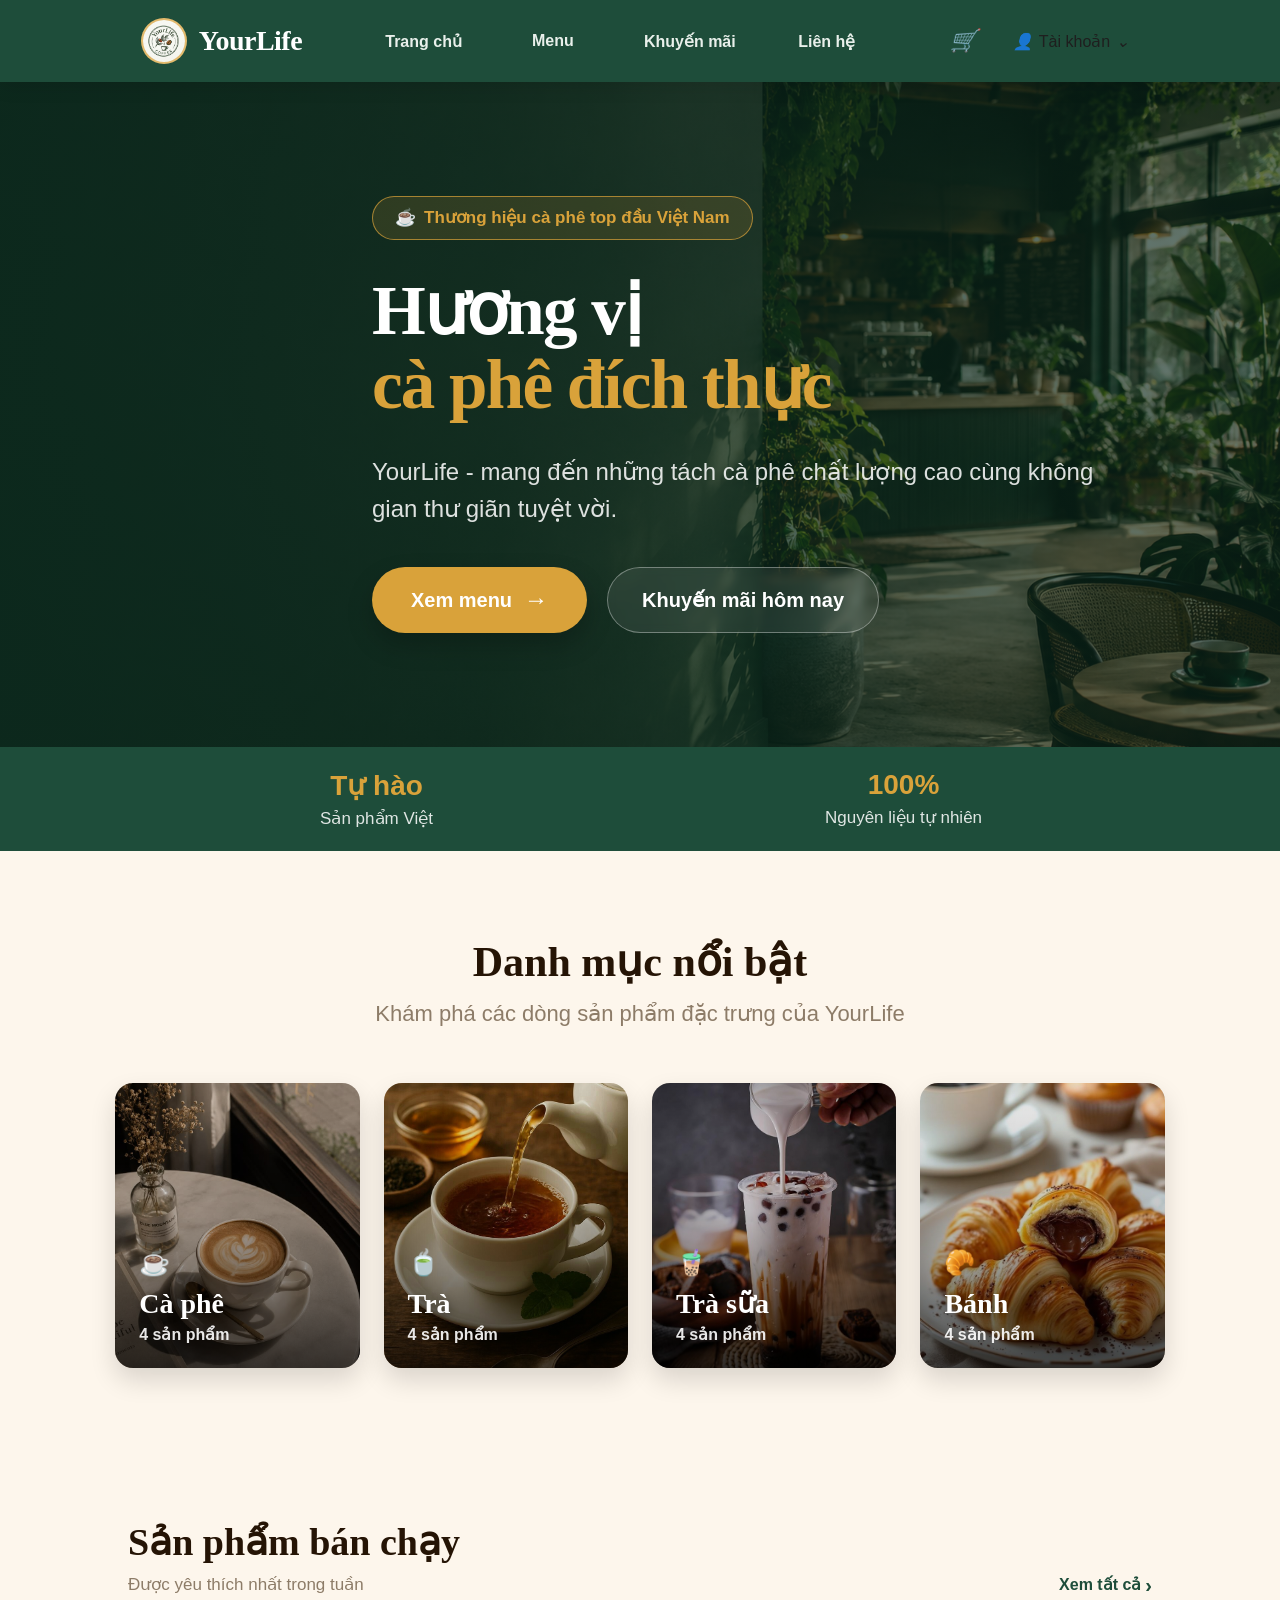
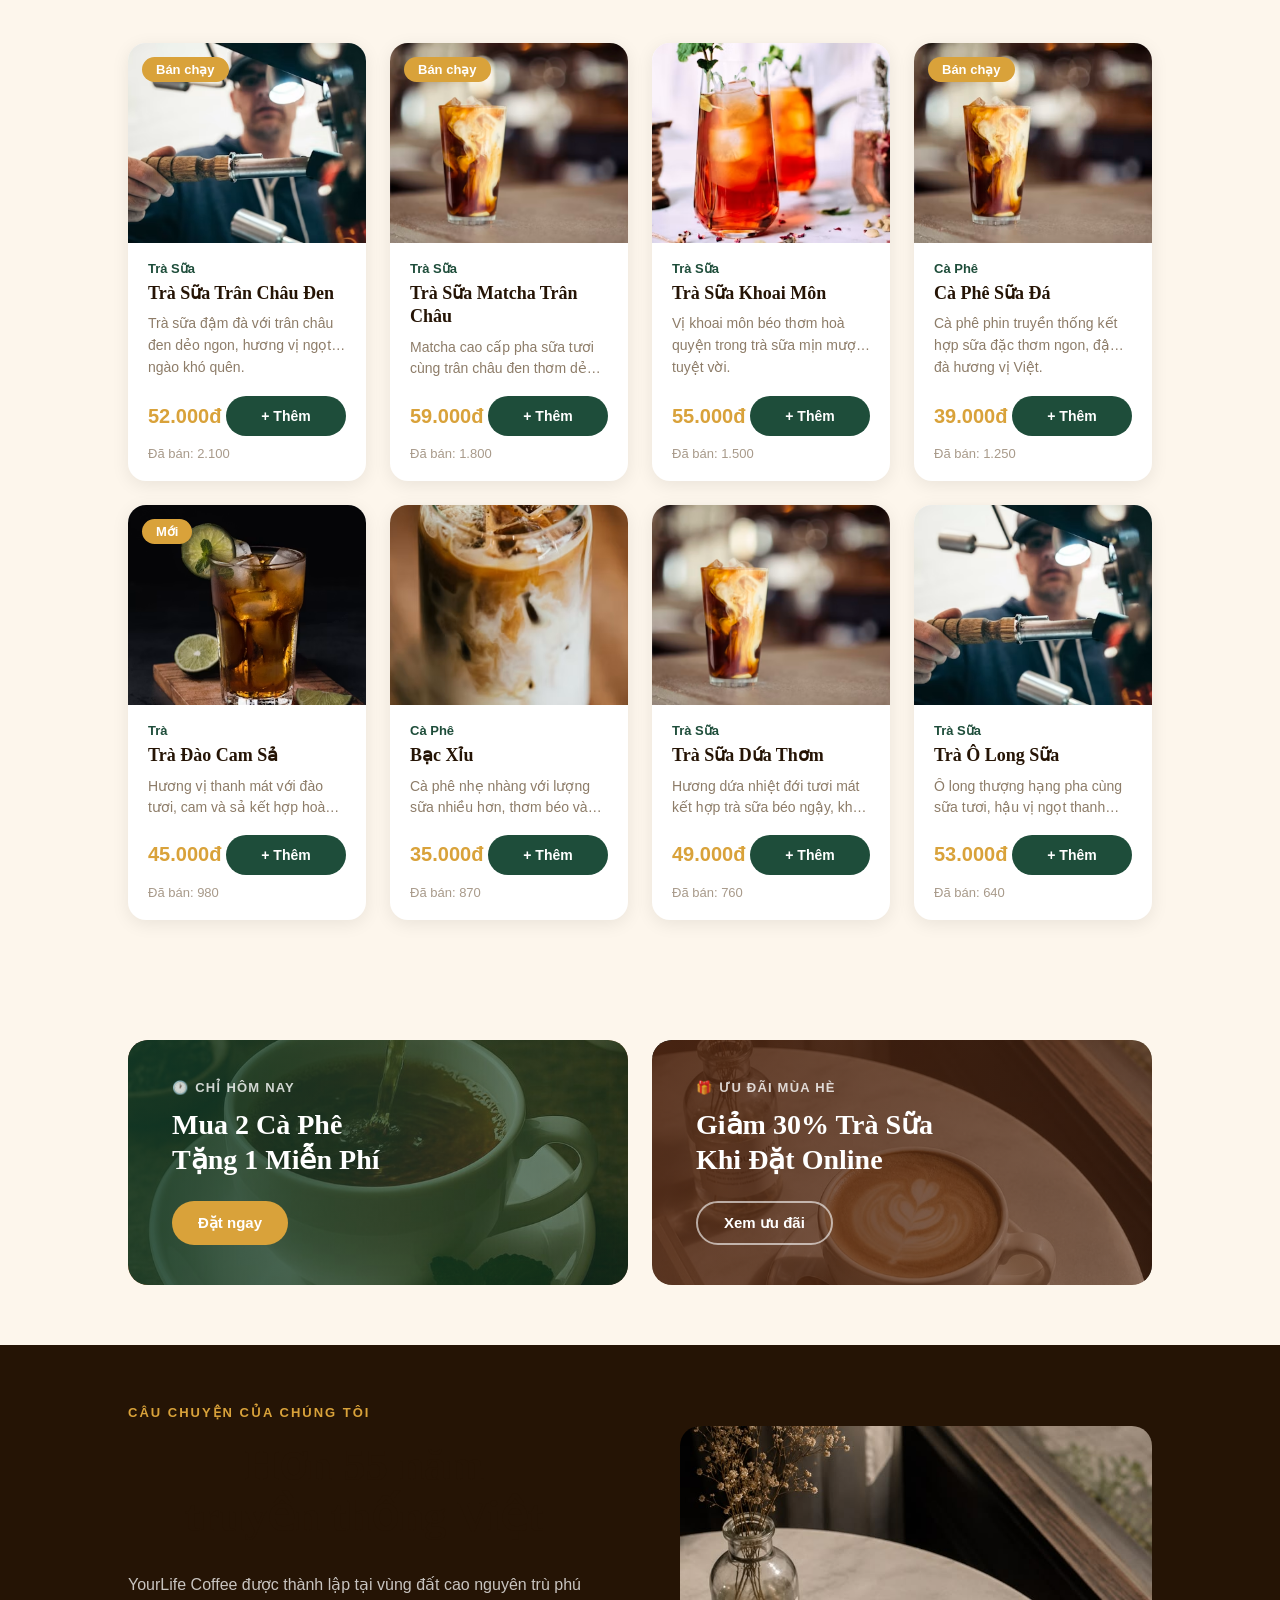
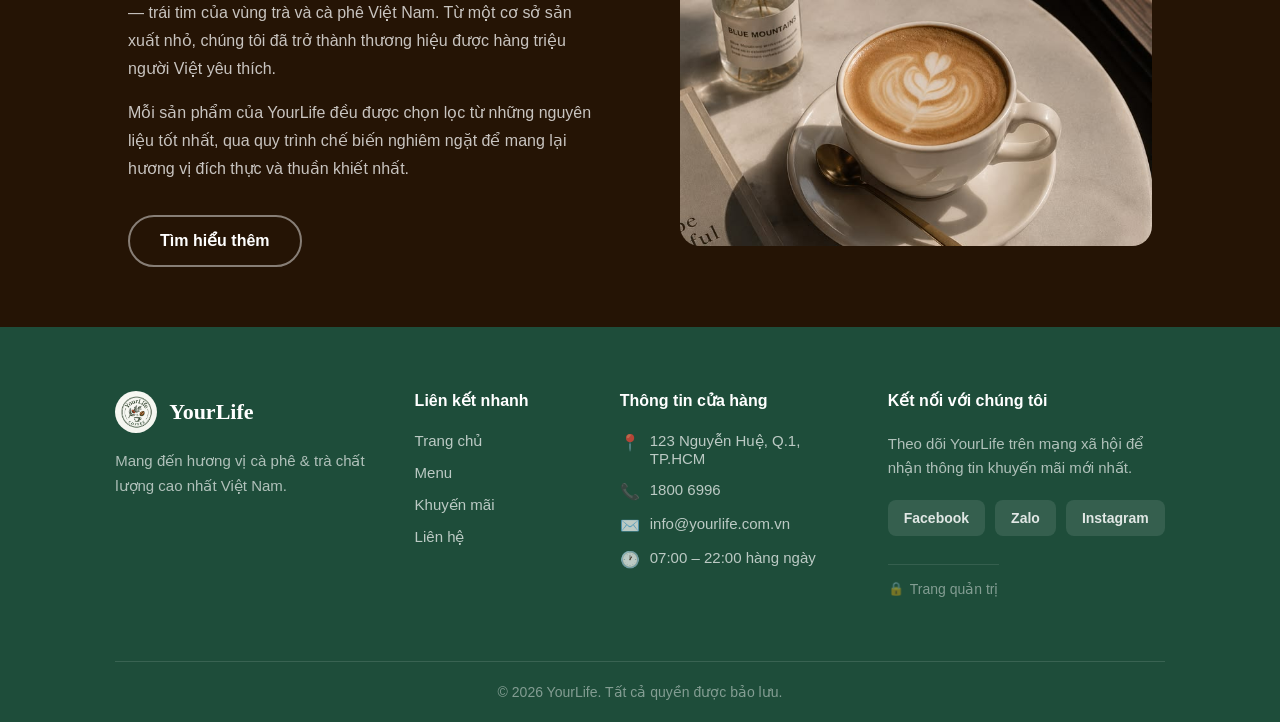
==== commit 5a3c782a: "Uppdate pages" ====
--- a/index.html
+++ b/index.html
@@ -16,10 +16,18 @@
       </a>
       <nav class="navbar">
         <ul class="nav">
-          <li class="nav-item"><a href="#top" class="nav-link">Trang chủ</a></li>
-          <li class="nav-item"><a href="./Menu.html" class="nav-link">Menu</a></li>
-          <li class="nav-item"><a href="#" class="nav-link">Khuyến mãi</a></li>
-          <li class="nav-item"><a href="./pages/contact.html" class="nav-link">Liên hệ</a></li>
+          <li class="nav-item">
+            <a href="#top" class="nav-link">Trang chủ</a>
+          </li>
+          <li class="nav-item">
+            <a href="./Menu.html" class="nav-link">Menu</a>
+          </li>
+          <li class="nav-item">
+            <a href="./pages/khuyenmai.html" class="nav-link">Khuyến mãi</a>
+          </li>
+          <li class="nav-item">
+            <a href="./pages/lienhe.html" class="nav-link">Liên hệ</a>
+          </li>
         </ul>
       </nav>
       <div class="header-action">
@@ -53,7 +61,9 @@
               <a href="./Menu.html" class="btn-primary">
                 Xem menu <i class="icon-arrow-right"></i>
               </a>
-              <a href="#" class="btn-outline"> Khuyến mãi hôm nay </a>
+              <a href="./pages/khuyenmai.html" class="btn-outline">
+                Khuyến mãi hôm nay
+              </a>
             </div>
           </div>
         </div>
@@ -152,13 +162,19 @@
             <!-- Card 1 -->
             <div class="product-card">
               <div class="product-image-wrap">
-                <img src="./assets/images/menu/trasuatranchauden.avif" alt="Trà Sữa Trân Châu Đen" />
+                <img
+                  src="./assets/images/menu/trasuatranchauden.avif"
+                  alt="Trà Sữa Trân Châu Đen"
+                />
                 <span class="product-badge ban-chay">Bán chạy</span>
               </div>
               <div class="product-body">
                 <span class="product-category">Trà Sữa</span>
                 <h3 class="product-name">Trà Sữa Trân Châu Đen</h3>
-                <p class="product-desc">Trà sữa đậm đà với trân châu đen dẻo ngon, hương vị ngọt ngào khó quên.</p>
+                <p class="product-desc">
+                  Trà sữa đậm đà với trân châu đen dẻo ngon, hương vị ngọt ngào
+                  khó quên.
+                </p>
                 <div class="product-footer">
                   <span class="product-price">52.000đ</span>
                   <button class="btn-add">+ Thêm</button>
@@ -169,13 +185,19 @@
             <!-- Card 2 -->
             <div class="product-card">
               <div class="product-image-wrap">
-                <img src="./assets/images/menu/trasua.avif" alt="Trà Sữa Matcha Trân Châu" />
+                <img
+                  src="./assets/images/menu/trasua.avif"
+                  alt="Trà Sữa Matcha Trân Châu"
+                />
                 <span class="product-badge ban-chay">Bán chạy</span>
               </div>
               <div class="product-body">
                 <span class="product-category">Trà Sữa</span>
                 <h3 class="product-name">Trà Sữa Matcha Trân Châu</h3>
-                <p class="product-desc">Matcha cao cấp pha sữa tươi cùng trân châu đen thơm dẻo, béo ngậy.</p>
+                <p class="product-desc">
+                  Matcha cao cấp pha sữa tươi cùng trân châu đen thơm dẻo, béo
+                  ngậy.
+                </p>
                 <div class="product-footer">
                   <span class="product-price">59.000đ</span>
                   <button class="btn-add">+ Thêm</button>
@@ -186,12 +208,18 @@
             <!-- Card 3 -->
             <div class="product-card">
               <div class="product-image-wrap">
-                <img src="./assets/images/menu/truasuakhoaimon.avif" alt="Trà Sữa Khoai Môn" />
+                <img
+                  src="./assets/images/menu/truasuakhoaimon.avif"
+                  alt="Trà Sữa Khoai Môn"
+                />
               </div>
               <div class="product-body">
                 <span class="product-category">Trà Sữa</span>
                 <h3 class="product-name">Trà Sữa Khoai Môn</h3>
-                <p class="product-desc">Vị khoai môn béo thơm hoà quyện trong trà sữa mịn mượt, tuyệt vời.</p>
+                <p class="product-desc">
+                  Vị khoai môn béo thơm hoà quyện trong trà sữa mịn mượt, tuyệt
+                  vời.
+                </p>
                 <div class="product-footer">
                   <span class="product-price">55.000đ</span>
                   <button class="btn-add">+ Thêm</button>
@@ -202,13 +230,19 @@
             <!-- Card 4 -->
             <div class="product-card">
               <div class="product-image-wrap">
-                <img src="./assets/images/menu/cafesuada.avif" alt="Cà Phê Sữa Đá" />
+                <img
+                  src="./assets/images/menu/cafesuada.avif"
+                  alt="Cà Phê Sữa Đá"
+                />
                 <span class="product-badge ban-chay">Bán chạy</span>
               </div>
               <div class="product-body">
                 <span class="product-category">Cà Phê</span>
                 <h3 class="product-name">Cà Phê Sữa Đá</h3>
-                <p class="product-desc">Cà phê phin truyền thống kết hợp sữa đặc thơm ngon, đậm đà hương vị Việt.</p>
+                <p class="product-desc">
+                  Cà phê phin truyền thống kết hợp sữa đặc thơm ngon, đậm đà
+                  hương vị Việt.
+                </p>
                 <div class="product-footer">
                   <span class="product-price">39.000đ</span>
                   <button class="btn-add">+ Thêm</button>
@@ -219,13 +253,18 @@
             <!-- Card 5 -->
             <div class="product-card">
               <div class="product-image-wrap">
-                <img src="./assets/images/menu/tradaocamxa.avif" alt="Trà Đào Cam Sả" />
+                <img
+                  src="./assets/images/menu/tradaocamxa.avif"
+                  alt="Trà Đào Cam Sả"
+                />
                 <span class="product-badge moi">Mới</span>
               </div>
               <div class="product-body">
                 <span class="product-category">Trà</span>
                 <h3 class="product-name">Trà Đào Cam Sả</h3>
-                <p class="product-desc">Hương vị thanh mát với đào tươi, cam và sả kết hợp hoàn hảo.</p>
+                <p class="product-desc">
+                  Hương vị thanh mát với đào tươi, cam và sả kết hợp hoàn hảo.
+                </p>
                 <div class="product-footer">
                   <span class="product-price">45.000đ</span>
                   <button class="btn-add">+ Thêm</button>
@@ -241,7 +280,10 @@
               <div class="product-body">
                 <span class="product-category">Cà Phê</span>
                 <h3 class="product-name">Bạc Xỉu</h3>
-                <p class="product-desc">Cà phê nhẹ nhàng với lượng sữa nhiều hơn, thơm béo và dịu ngọt.</p>
+                <p class="product-desc">
+                  Cà phê nhẹ nhàng với lượng sữa nhiều hơn, thơm béo và dịu
+                  ngọt.
+                </p>
                 <div class="product-footer">
                   <span class="product-price">35.000đ</span>
                   <button class="btn-add">+ Thêm</button>
@@ -252,12 +294,18 @@
             <!-- Card 7 -->
             <div class="product-card">
               <div class="product-image-wrap">
-                <img src="./assets/images/menu/trasua.avif" alt="Trà Sữa Dứa Thơm" />
+                <img
+                  src="./assets/images/menu/trasua.avif"
+                  alt="Trà Sữa Dứa Thơm"
+                />
               </div>
               <div class="product-body">
                 <span class="product-category">Trà Sữa</span>
                 <h3 class="product-name">Trà Sữa Dứa Thơm</h3>
-                <p class="product-desc">Hương dứa nhiệt đới tươi mát kết hợp trà sữa béo ngậy, khó cưỡng.</p>
+                <p class="product-desc">
+                  Hương dứa nhiệt đới tươi mát kết hợp trà sữa béo ngậy, khó
+                  cưỡng.
+                </p>
                 <div class="product-footer">
                   <span class="product-price">49.000đ</span>
                   <button class="btn-add">+ Thêm</button>
@@ -268,12 +316,18 @@
             <!-- Card 8 -->
             <div class="product-card">
               <div class="product-image-wrap">
-                <img src="./assets/images/menu/trasuatranchauden.avif" alt="Trà Ô Long Sữa" />
+                <img
+                  src="./assets/images/menu/trasuatranchauden.avif"
+                  alt="Trà Ô Long Sữa"
+                />
               </div>
               <div class="product-body">
                 <span class="product-category">Trà Sữa</span>
                 <h3 class="product-name">Trà Ô Long Sữa</h3>
-                <p class="product-desc">Ô long thượng hạng pha cùng sữa tươi, hậu vị ngọt thanh đặc trưng.</p>
+                <p class="product-desc">
+                  Ô long thượng hạng pha cùng sữa tươi, hậu vị ngọt thanh đặc
+                  trưng.
+                </p>
                 <div class="product-footer">
                   <span class="product-price">53.000đ</span>
                   <button class="btn-add">+ Thêm</button>
@@ -315,12 +369,24 @@
           <div class="story-content">
             <p class="story-label">Câu chuyện của chúng tôi</p>
             <h2 class="story-title">Hơn 55 năm<br />truyền thống Việt</h2>
-            <p class="story-text">YourLife Coffee được thành lập tại vùng đất cao nguyên trù phú — trái tim của vùng trà và cà phê Việt Nam. Từ một cơ sở sản xuất nhỏ, chúng tôi đã trở thành thương hiệu được hàng triệu người Việt yêu thích.</p>
-            <p class="story-text">Mỗi sản phẩm của YourLife đều được chọn lọc từ những nguyên liệu tốt nhất, qua quy trình chế biến nghiêm ngặt để mang lại hương vị đích thực và thuần khiết nhất.</p>
+            <p class="story-text">
+              YourLife Coffee được thành lập tại vùng đất cao nguyên trù phú —
+              trái tim của vùng trà và cà phê Việt Nam. Từ một cơ sở sản xuất
+              nhỏ, chúng tôi đã trở thành thương hiệu được hàng triệu người Việt
+              yêu thích.
+            </p>
+            <p class="story-text">
+              Mỗi sản phẩm của YourLife đều được chọn lọc từ những nguyên liệu
+              tốt nhất, qua quy trình chế biến nghiêm ngặt để mang lại hương vị
+              đích thực và thuần khiết nhất.
+            </p>
             <a href="" class="btn-story">Tìm hiểu thêm</a>
           </div>
           <div class="story-image-wrap">
-            <img src="./assets/images/cà phê.jpg" alt="Câu chuyện YourLife Coffee" />
+            <img
+              src="./assets/images/cà phê.jpg"
+              alt="Câu chuyện YourLife Coffee"
+            />
           </div>
         </div>
       </section>
@@ -335,7 +401,9 @@
           </div>
           <span class="footer-brand-name">YourLife</span>
         </div>
-        <p class="footer-tagline">Mang đến hương vị cà phê &amp; trà chất lượng cao nhất Việt Nam.</p>
+        <p class="footer-tagline">
+          Mang đến hương vị cà phê &amp; trà chất lượng cao nhất Việt Nam.
+        </p>
       </div>
 
       <div class="footer-link">
@@ -374,7 +442,10 @@
 
       <div class="footer-contact">
         <h3 class="footer-heading">Kết nối với chúng tôi</h3>
-        <p class="footer-contact-desc">Theo dõi YourLife trên mạng xã hội để nhận thông tin khuyến mãi mới nhất.</p>
+        <p class="footer-contact-desc">
+          Theo dõi YourLife trên mạng xã hội để nhận thông tin khuyến mãi mới
+          nhất.
+        </p>
         <div class="footer-social">
           <a href="" class="social-btn">Facebook</a>
           <a href="" class="social-btn">Zalo</a>
@@ -384,8 +455,11 @@
       </div>
 
       <div class="footer-bottom">
-        <p class="footer-copyright">© 2026 YourLife. Tất cả quyền được bảo lưu.</p>
+        <p class="footer-copyright">
+          © 2026 YourLife. Tất cả quyền được bảo lưu.
+        </p>
       </div>
     </footer>
+    <script src="./assets/js/account-dropdown.js"></script>
   </body>
-</html>+</html>
--- a/assets/css/style.css
+++ b/assets/css/style.css
@@ -356,12 +356,12 @@
 .category-card:hover {
   transform: translateY(-4px);
 }
-main > section:not(.first-section):not(.stats):not(.second-section) {
+main > section:not(.first-section):not(.stats):not(.second-section):not(.menu-hero):not(.menu-layout) {
   padding: 60px 10%;
   background-color: var(--mau-nen);
 }
-main > section:not(.first-section):not(.stats):not(.second-section) h1,
-main > section:not(.first-section):not(.stats):not(.second-section) h2 {
+main > section:not(.first-section):not(.stats):not(.second-section):not(.menu-hero):not(.menu-layout) h1,
+main > section:not(.first-section):not(.stats):not(.second-section):not(.menu-hero):not(.menu-layout) h2 {
   font-family: Georgia, 'Times New Roman', serif;
   color: #251405;
   text-align: center;
@@ -532,21 +532,32 @@
    MENU PAGE
    ======================================== */
 
-.menu-hero {
-  padding: 40px 9% 25px;
-  background-color: var(--mau-nen);
-}
-
 .menu-hero-inner {
-  max-width: 1320px;
+  
+  width: calc(100% - 40px);
+  max-width: 1800px;
+    margin: 0 auto;
+    padding: 25px 0 0px;
+    min-height: 0;}
+
+
+/* Tiêu đề */
+.menu-title-group {
+  width: 100%;
+  text-align: center;
+
+}
+.menu-title-group h1 {
+    margin: 0 0 8px;
+    line-height: 1.1;
+}
+.menu-title-group .menu-desc {
+  text-align: center;
   margin: 0 auto;
-  display: grid;
-  grid-template-columns: 1fr;
-  gap: 20px;
-}
-
-.menu-title-group {
-  margin: 0;
+}
+
+.menu-title-group p {
+    margin: 0;
 }
 
 .menu-label {
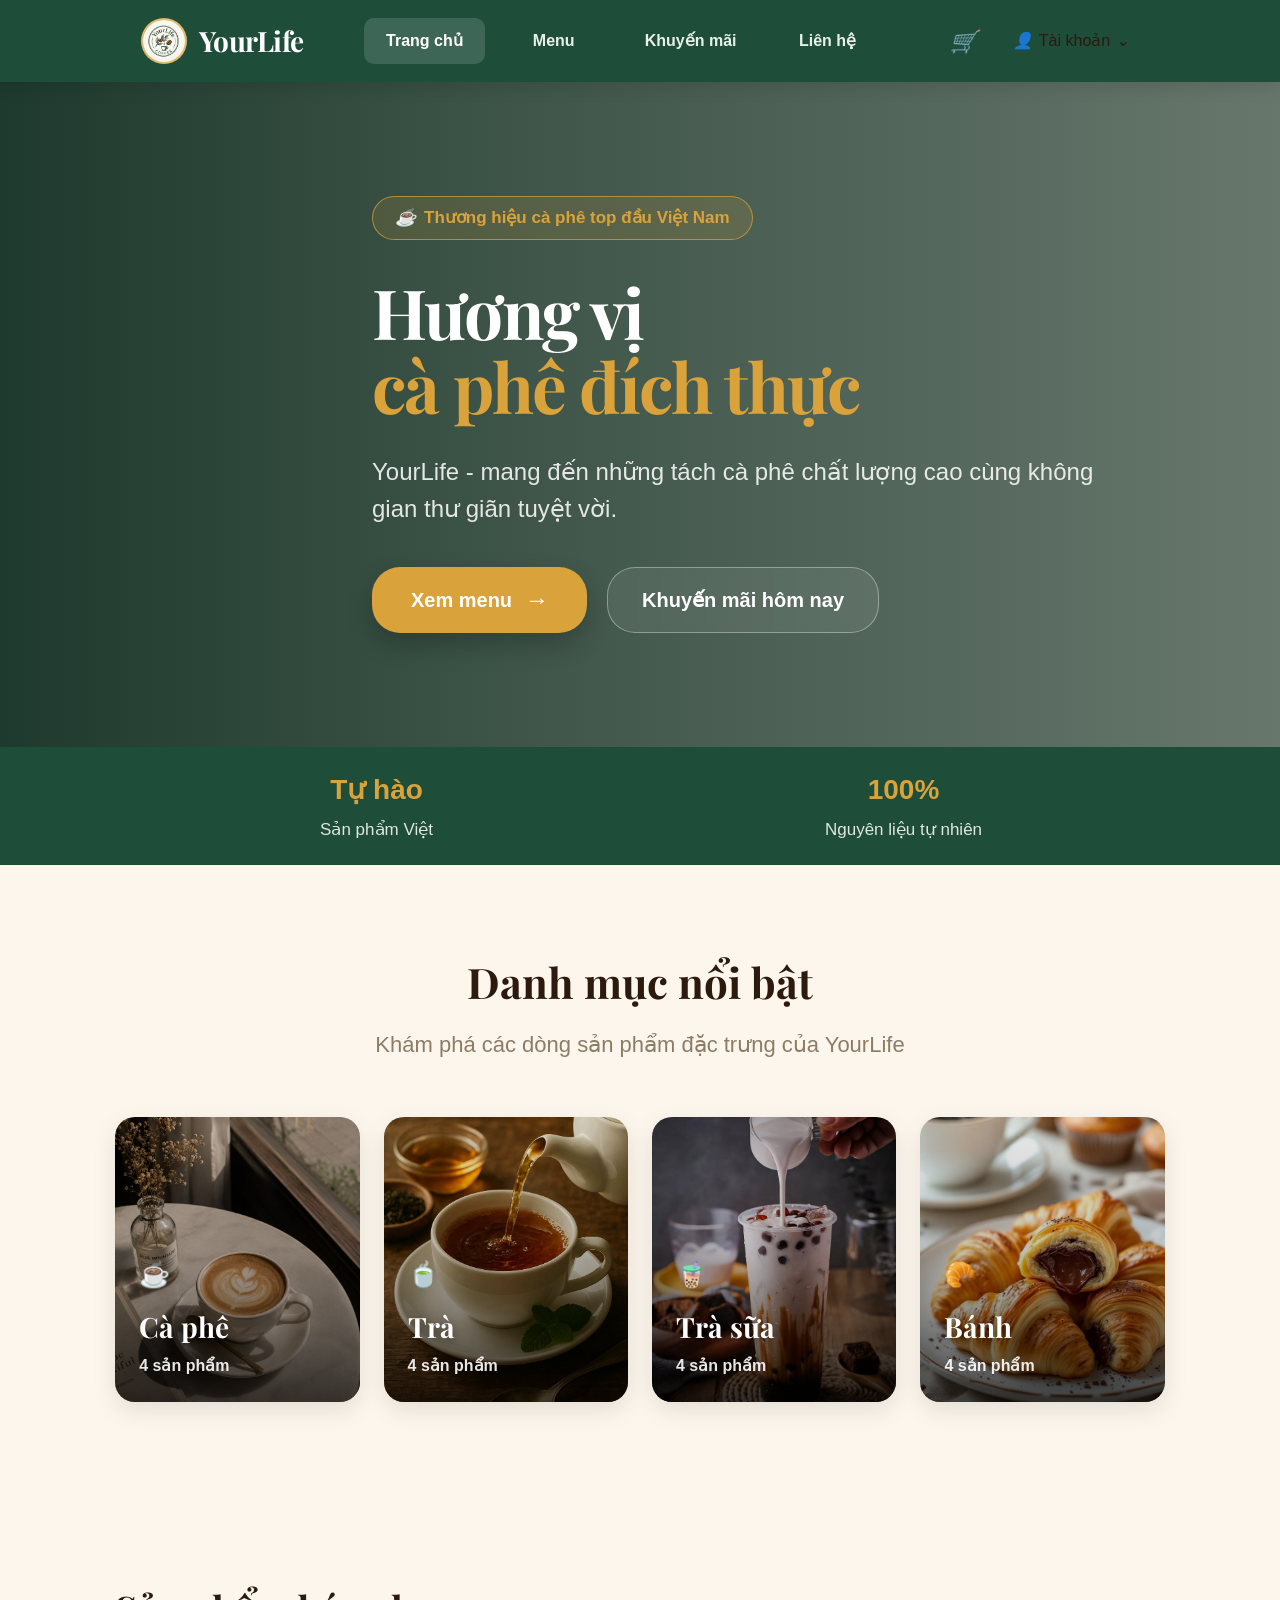
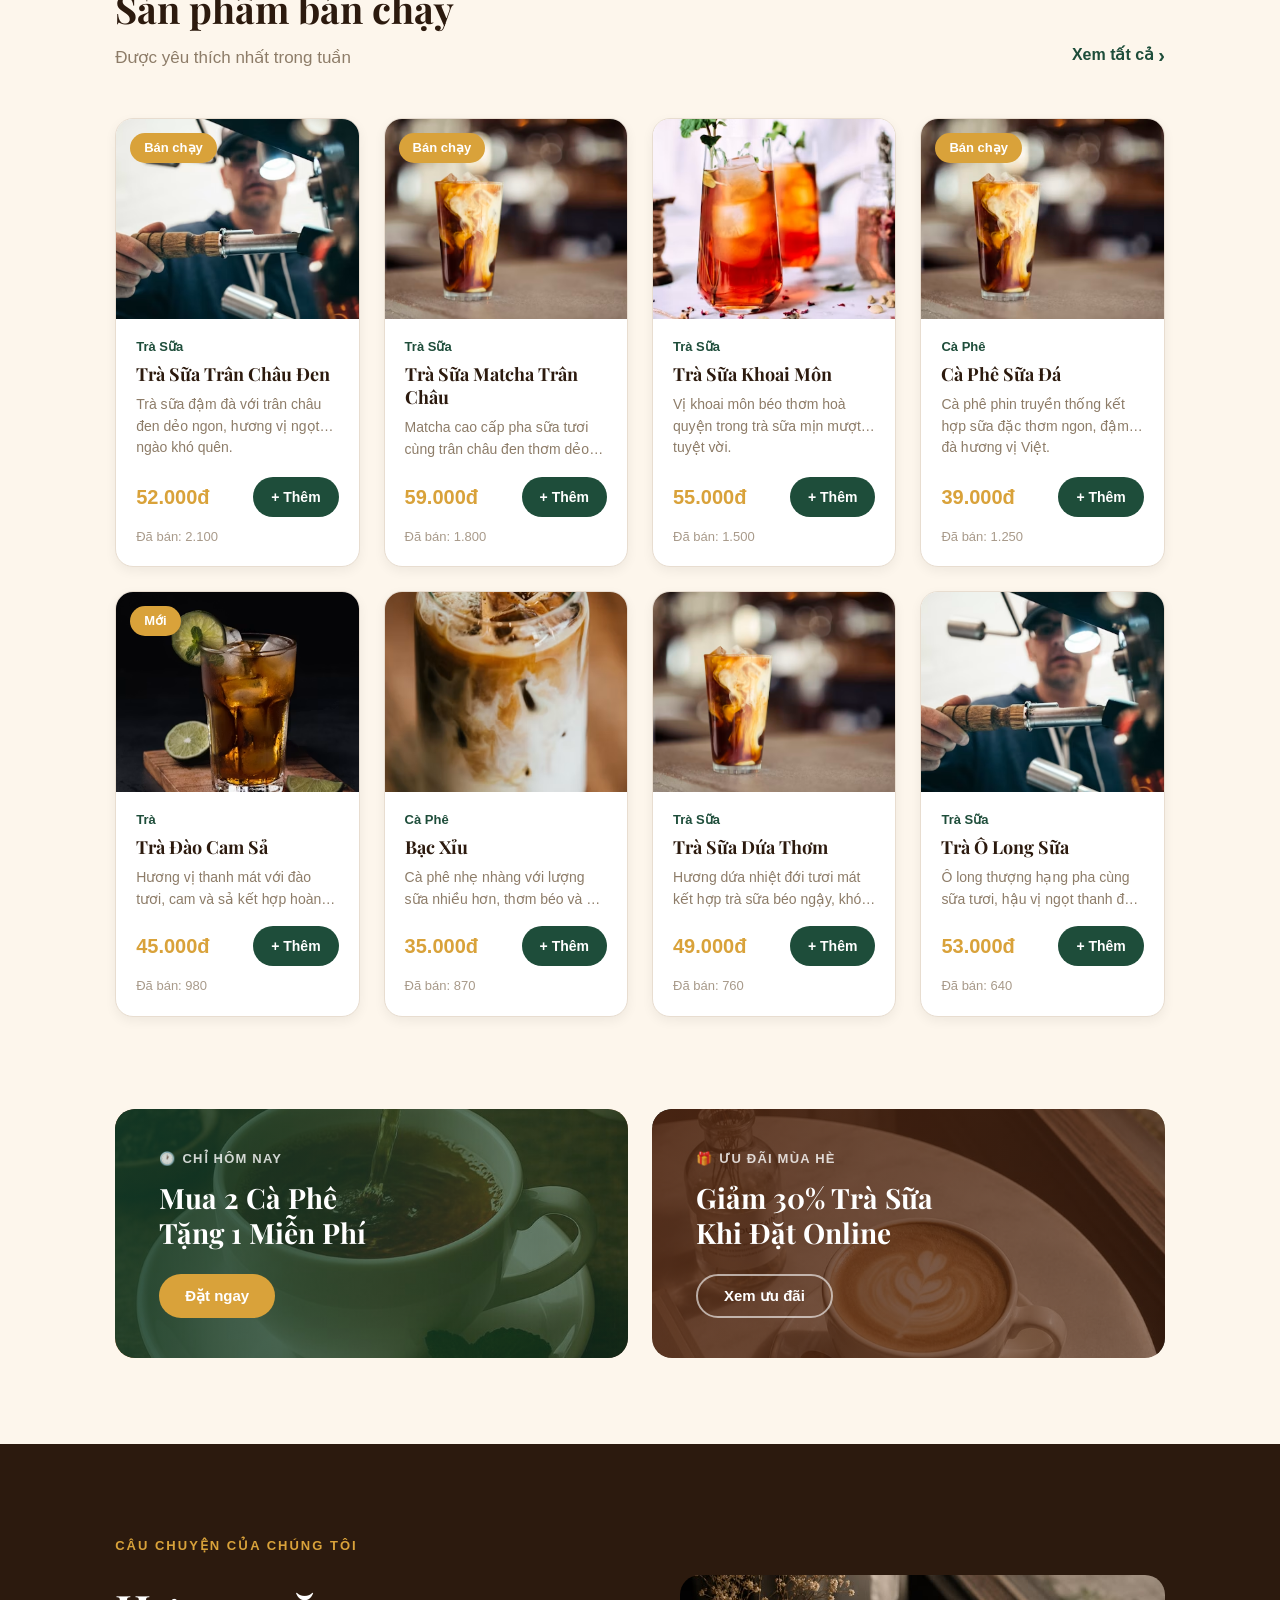
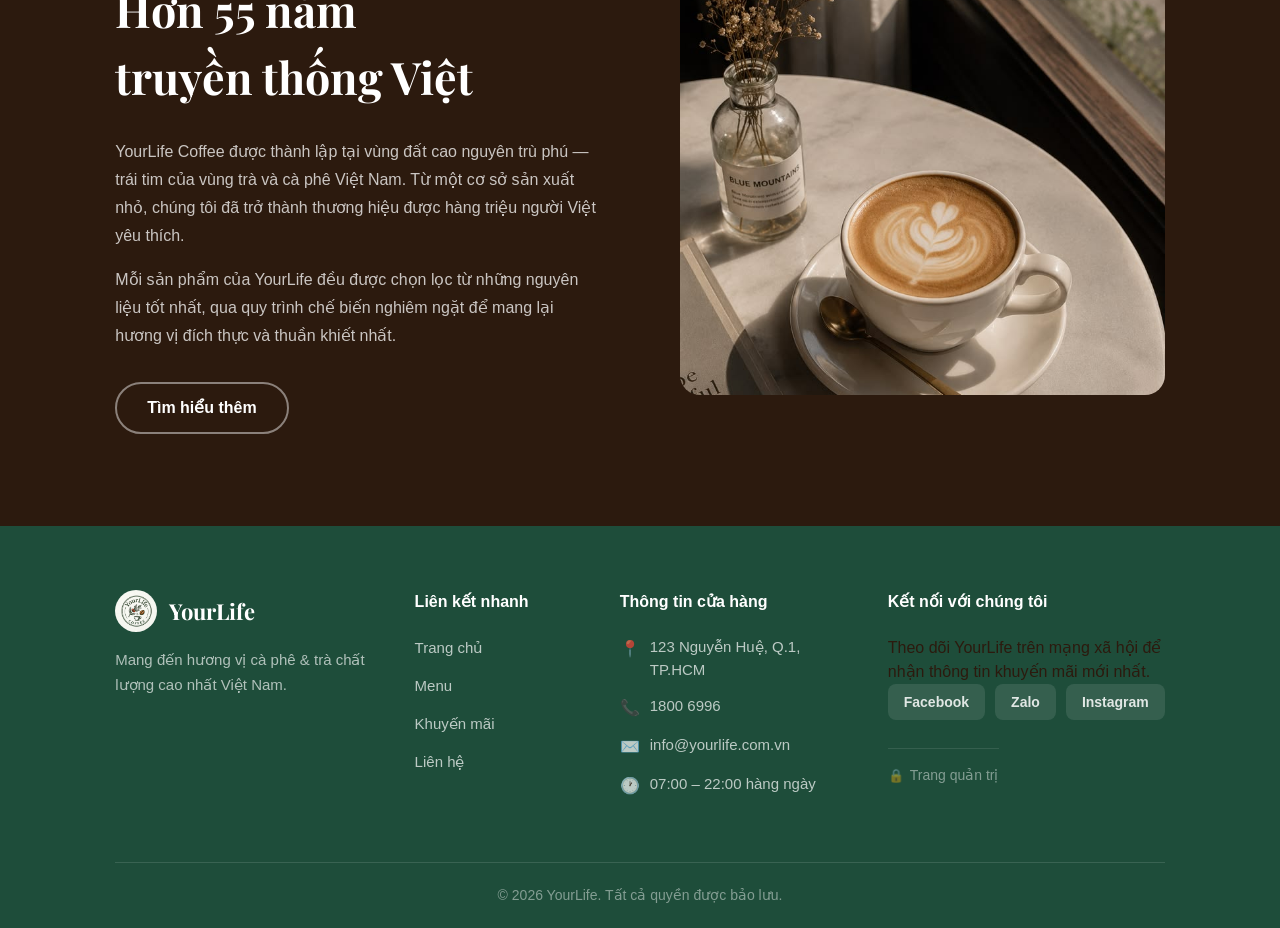
==== commit 30a9155d: "update" ====
--- a/index.html
+++ b/index.html
@@ -4,23 +4,24 @@
     <meta charset="UTF-8" />
     <meta name="viewport" content="width=device-width, initial-scale=1.0" />
     <link rel="stylesheet" href="./assets/css/style.css" />
+    <link rel="stylesheet" href="./assets/css/pages/home.css" />
     <title>YourLife Coffee</title>
   </head>
-  <body id="top">
+  <body>
     <header class="header">
-      <a href="#top" target="_self" class="header-brand">
+      <a href="./index.html" target="_self" class="header-brand">
         <div class="brand-icon">
-          <img src="./assets/images/logo.jpg" alt="YourLife Coffee" />
+          <img src="./assets/images/trangchu/logo.jpg" alt="YourLife Coffee" />
         </div>
         <span class="brand-name">YourLife</span>
       </a>
       <nav class="navbar">
         <ul class="nav">
           <li class="nav-item">
-            <a href="#top" class="nav-link">Trang chủ</a>
+            <a href="./index.html#top" class="nav-link active">Trang chủ</a>
           </li>
           <li class="nav-item">
-            <a href="./Menu.html" class="nav-link">Menu</a>
+            <a href="./pages/menu.html" class="nav-link">Menu</a>
           </li>
           <li class="nav-item">
             <a href="./pages/khuyenmai.html" class="nav-link">Khuyến mãi</a>
@@ -31,7 +32,7 @@
         </ul>
       </nav>
       <div class="header-action">
-        <a href="" class="cart">
+        <a href="./pages/cart.html" class="cart">
           <i class="icon-cart"></i>
         </a>
         <button class="account">
@@ -58,7 +59,7 @@
               gian thư giãn tuyệt vời.
             </p>
             <div class="first-action">
-              <a href="./Menu.html" class="btn-primary">
+              <a href="./pages/menu.html" class="btn-primary">
                 Xem menu <i class="icon-arrow-right"></i>
               </a>
               <a href="./pages/khuyenmai.html" class="btn-outline">
@@ -89,9 +90,9 @@
             </p>
           </div>
           <div class="second-category">
-            <a href="./Menu.html#menu-panel" class="category-card">
+            <a href="./pages/menu.html" class="category-card">
               <img
-                src="./assets/images/cà phê.jpg"
+                src="./assets/images/trangchu/caphe.jpg"
                 alt="Cà phê"
                 class="category-image"
               />
@@ -103,9 +104,9 @@
                 </div>
               </div>
             </a>
-            <a href="./Menu.html#menu-panel" class="category-card">
+            <a href="./pages/menu.html" class="category-card">
               <img
-                src="./assets/images/trà.jpg"
+                src="./assets/images/trangchu/tra.jpg"
                 alt="Trà"
                 class="category-image"
               />
@@ -117,9 +118,9 @@
                 </div>
               </div>
             </a>
-            <a href="./Menu.html#menu-panel" class="category-card">
+            <a href="./pages/menu.html" class="category-card">
               <img
-                src="./assets/images/trà sữa.jpg"
+                src="./assets/images/trangchu/trasua.jpg"
                 alt="Trà sữa"
                 class="category-image"
               />
@@ -131,9 +132,9 @@
                 </div>
               </div>
             </a>
-            <a href="./Menu.html#menu-panel" class="category-card">
+            <a href="./pages/menu.html" class="category-card">
               <img
-                src="./assets/images/bánh.jpg"
+                src="./assets/images/trangchu/banh.jpg"
                 alt="Bánh"
                 class="category-image"
               />
@@ -156,7 +157,7 @@
               <h2 class="third-title">Sản phẩm bán chạy</h2>
               <p class="third-desc">Được yêu thích nhất trong tuần</p>
             </div>
-            <a href="" class="third-view-all">Xem tất cả</a>
+            <a href="./pages/menu.html" class="third-view-all">Xem tất cả</a>
           </div>
           <div class="product-grid">
             <!-- Card 1 -->
@@ -343,7 +344,11 @@
       <section class="promo-section">
         <div class="promo-container">
           <div class="promo-card green">
-            <img src="./assets/images/trà.jpg" alt="" class="promo-bg" />
+            <img
+              src="./assets/images/trangchu/tra.jpg"
+              alt=""
+              class="promo-bg"
+            />
             <div class="promo-overlay"></div>
             <div class="promo-content">
               <p class="promo-tag">Chỉ hôm nay</p>
@@ -352,7 +357,11 @@
             </div>
           </div>
           <div class="promo-card brown">
-            <img src="./assets/images/cà phê.jpg" alt="" class="promo-bg" />
+            <img
+              src="./assets/images/trangchu/caphe.jpg"
+              alt=""
+              class="promo-bg"
+            />
             <div class="promo-overlay"></div>
             <div class="promo-content">
               <p class="promo-tag">Ưu đãi mùa hè</p>
@@ -384,7 +393,7 @@
           </div>
           <div class="story-image-wrap">
             <img
-              src="./assets/images/cà phê.jpg"
+              src="./assets/images/trangchu/caphe.jpg"
               alt="Câu chuyện YourLife Coffee"
             />
           </div>
@@ -397,7 +406,7 @@
       <div class="footer-main">
         <div class="footer-brand">
           <div class="footer-brand-icon">
-            <img src="./assets/images/logo.jpg" alt="YourLife" />
+            <img src="./assets/images/trangchu/logo.jpg" alt="YourLife" />
           </div>
           <span class="footer-brand-name">YourLife</span>
         </div>
@@ -410,10 +419,10 @@
         <h3 class="footer-heading">Liên kết nhanh</h3>
         <nav>
           <ul>
-            <li><a href="#">Trang chủ</a></li>
-            <li><a href="#">Menu</a></li>
-            <li><a href="#">Khuyến mãi</a></li>
-            <li><a href="#">Liên hệ</a></li>
+            <li><a href="./index.html">Trang chủ</a></li>
+            <li><a href="./pages/menu.html">Menu</a></li>
+            <li><a href="./pages/khuyenmai.html">Khuyến mãi</a></li>
+            <li><a href="./pages/lienhe.html">Liên hệ</a></li>
           </ul>
         </nav>
       </div>
@@ -447,9 +456,24 @@
           nhất.
         </p>
         <div class="footer-social">
-          <a href="" class="social-btn">Facebook</a>
-          <a href="" class="social-btn">Zalo</a>
-          <a href="" class="social-btn">Instagram</a>
+          <a
+            href="https://www.facebook.com/?locale=vi_VN"
+            target="_blank"
+            class="social-btn"
+            >Facebook</a
+          >
+          <a
+            href="https://id.zalo.me/account?continue=https%3A%2F%2Fchat.zalo.me%2F"
+            target="_blank"
+            class="social-btn"
+            >Zalo</a
+          >
+          <a
+            href="https://www.instagram.com/"
+            target="_blank"
+            class="social-btn"
+            >Instagram</a
+          >
         </div>
         <a href="" class="footer-admin">Trang quản trị</a>
       </div>
--- a/assets/css/style.css
+++ b/assets/css/style.css
@@ -1,1424 +1,50 @@
-@import url('./base/base.css');
-* {
-  margin: 0;
-  padding: 0;
-  box-sizing: border-box;
-}
-html {
-  scroll-behavior: smooth;
-}
-body {
-  font-family: Arial, Helvetica, sans-serif;
-  background-color: var(--mau-nen);
-  color: #1f1f1f;
-}
-a {
-  text-decoration: none;
-  color: inherit;
-}
-ul {
-  list-style: none;
-}
-img {
-  max-width: 100%;
-  display: block;
-}
-.header {
-  width: 100%;
-  height: 82px;
-  padding: 0 11%;
-  background-color: var(--mau-chinh);
-  display: flex;
-  align-items: center;
-  justify-content: space-between;
-  position: sticky;
-  top: 0;
-  z-index: 1000;
-  box-shadow: 0 4px 18px rgba(0, 0, 0, 0.12);
-}
-.header-brand {
-  display: flex;
-  align-items: center;
-  gap: 12px;
-}
-.brand-icon {
-  width: 46px;
-  height: 46px;
-  border-radius: 50%;
-  overflow: hidden;
-  background-color: #d9a23a;
-  border: 2px solid rgba(255, 255, 255, 0.25);
-  display: flex;
-  align-items: center;
-  justify-content: center;
-}
-.brand-icon img {
-  width: 100%;
-  height: 100%;
-  object-fit: cover;
-}
-.brand-name {
-  font-family: Georgia, 'Times New Roman', serif;
-  font-size: 28px;
-  font-weight: 700;
-  color: #ffffff;
-  letter-spacing: -0.5px;
-}
-.navbar {
-  flex: 1;
-  display: flex;
-  justify-content: center;
-}
-.nav {
-  display: flex;
-  align-items: center;
-  gap: 14px;
-}
-.nav-link {
-  display: inline-flex;
-  align-items: center;
-  justify-content: center;
-  min-width: 110px;
-  height: 46px;
-  padding: 0 22px;
-  border-radius: 10px;
-  color: #e9f0eb;
-  font-size: 16px;
-  font-weight: 700;
-  transition: 0.25s ease;
-}
-.nav-link:hover,
-.nav-link.active {
-  background-color: rgba(255, 255, 255, 0.14);
-  color: #ffffff;
-}
-.header-action {
-  display: flex;
-  align-items: center;
-  gap: 18px;
-}
-.cart {
-  width: 42px;
-  height: 42px;
-  border-radius: 50%;
-  display: flex;
-  align-items: center;
-  justify-content: center;
-  color: #ffffff;
-  transition: 0.25s ease;
-}
-.cart:hover {
-  background-color: rgba(255, 255, 255, 0.12);
-}
-.icon-cart::before {
-  content: '🛒';
-  font-size: 22px;
-}
-.account {
-  height: 46px;
-  padding: 0 18px;
-  border: none;
-  border-radius: 24px;
-  background-color: rgba(255, 255, 255, 0.12);
-  color: #ffffff;
-  display: flex;
-  align-items: center;
-  gap: 9px;
-  font-size: 16px;
-  font-weight: 700;
-  cursor: pointer;
-  transition: 0.25s ease;
-}
-.account:hover {
-  background-color: rgba(255, 255, 255, 0.2);
-}
-.icon-user::before {
-  content: '👤';
-  font-size: 16px;
-}
-.icon-char::before {
-  content: '⌄';
-  font-size: 16px;
-}
-.first-section {
-  min-height: 665px;
-  background-image:
-    linear-gradient(
-      90deg,
-      rgba(11, 41, 29, 0.92) 0%,
-      rgba(11, 41, 29, 0.78) 42%,
-      rgba(11, 41, 29, 0.62) 100%
-    ),
-    url('../images/banner.png');
-  background-size: cover;
-  background-position: center;
-  background-repeat: no-repeat;
-}
-.first-overlay {
-  width: 100%;
-  min-height: 665px;
-  display: flex;
-  align-items: center;
-}
-.first-container {
-  width: 100%;
-  max-width: 920px;
-  margin-left: 27.5%;
-  padding: 70px 20px;
-}
-.first-badge {
-  width: fit-content;
-  min-height: 44px;
-  padding: 0 22px;
-  border-radius: 24px;
-  border: 1px solid rgba(217, 162, 58, 0.7);
-  background-color: rgba(217, 162, 58, 0.15);
-  color: #d9a23a;
-  display: flex;
-  align-items: center;
-  gap: 8px;
-  font-size: 17px;
-  font-weight: 700;
-  margin-bottom: 34px;
-}
-.icon-cup::before {
-  content: '☕';
-  font-style: normal;
-}
-.first-title {
-  font-family: Georgia, 'Times New Roman', serif;
-  font-size: clamp(50px, 5.4vw, 84px);
-  line-height: 1.08;
-  font-weight: 700;
-  color: #ffffff;
-  letter-spacing: -1.8px;
-  margin-bottom: 30px;
-}
-.first-title span {
-  color: #d9a23a;
-}
-.first-desc {
-  max-width: 740px;
-  color: rgba(255, 255, 255, 0.86);
-  font-size: 24px;
-  line-height: 1.55;
-  margin-bottom: 40px;
-}
-.first-action {
-  display: flex;
-  align-items: center;
-  gap: 20px;
-}
-.btn-primary,
-.btn-outline {
-  min-width: 215px;
-  height: 66px;
-  border-radius: 34px;
-  padding: 0 34px;
-  display: inline-flex;
-  align-items: center;
-  justify-content: center;
-  gap: 12px;
-  font-size: 20px;
-  font-weight: 800;
-  transition: 0.25s ease;
-}
-.btn-primary {
-  background-color: #d9a23a;
-  color: #ffffff;
-  box-shadow: 0 12px 26px rgba(0, 0, 0, 0.22);
-}
-.btn-primary:hover {
-  transform: translateY(-3px);
-  background-color: #c9922f;
-}
-.icon-arrow-right::before {
-  content: '→';
-  font-style: normal;
-  font-size: 24px;
-}
-.btn-outline {
-  border: 1px solid rgba(255, 255, 255, 0.35);
-  background-color: rgba(255, 255, 255, 0.08);
-  color: #ffffff;
-  backdrop-filter: blur(4px);
-}
-.btn-outline:hover {
-  transform: translateY(-3px);
-  background-color: rgba(255, 255, 255, 0.16);
-}
-.stats {
-  background-color: var(--mau-chinh);
-  padding: 22px 10%;
-}
-.stat-container {
-  max-width: 1280px;
-  margin: 0 auto;
-  display: grid;
-  grid-template-columns: repeat(2, 1fr);
-  gap: 30px;
-}
-.stat-item {
-  text-align: center;
-}
-.stat-title {
-  color: #d9a23a;
-  font-size: 28px;
-  font-weight: 800;
-  margin-bottom: 6px;
-}
-.stat-info {
-  color: rgba(255, 255, 255, 0.86);
-  font-size: 17px;
-  font-weight: 500;
-}
-.second-section {
-  background-color: var(--mau-nen);
-  padding: 86px 9% 92px;
-}
-.second-container {
-  max-width: 1440px;
-  margin: 0 auto;
-}
-.second-header {
-  text-align: center;
-  margin-bottom: 56px;
-}
-.second-title {
-  font-family: Georgia, 'Times New Roman', serif;
-  font-size: 42px;
-  line-height: 1.2;
-  color: #251405;
-  margin-bottom: 14px;
-}
-.second-decs {
-  color: #8d7c68;
-  font-size: 22px;
-}
-.second-category {
-  display: grid;
-  grid-template-columns: repeat(4, 1fr);
-  gap: 24px;
-}
-.category-card {
-  position: relative;
-  height: 285px;
-  border-radius: 18px;
-  overflow: hidden;
-  box-shadow: 0 12px 26px rgba(0, 0, 0, 0.14);
-  isolation: isolate;
-}
-.category-image {
-  width: 100%;
-  height: 100%;
-  object-fit: cover;
-  transition: 0.35s ease;
-}
-.category-overlay {
-  position: absolute;
-  inset: 0;
-  background: linear-gradient(
-    180deg,
-    rgba(0, 0, 0, 0.08) 0%,
-    rgba(0, 0, 0, 0.22) 45%,
-    rgba(0, 0, 0, 0.72) 100%
-  );
-  display: flex;
-  align-items: flex-end;
-  padding: 24px;
-}
-.category-content {
-  color: #ffffff;
-}
-.category-icon {
-  display: inline-flex;
-  align-items: center;
-  justify-content: center;
-  font-size: 25px;
-  margin-bottom: 12px;
-}
-.category-name {
-  font-family: Georgia, 'Times New Roman', serif;
-  font-size: 28px;
-  line-height: 1.1;
-  font-weight: 700;
-  margin-bottom: 6px;
-  text-shadow: 0 2px 8px rgba(0, 0, 0, 0.35);
-}
-.category-count {
-  font-size: 16px;
-  font-weight: 800;
-  color: rgba(255, 255, 255, 0.9);
-}
-.category-card:hover .category-image {
-  transform: scale(1.08);
-}
-.category-card:hover {
-  transform: translateY(-4px);
-}
-main > section:not(.first-section):not(.stats):not(.second-section):not(.menu-hero):not(.menu-layout) {
-  padding: 60px 10%;
-  background-color: var(--mau-nen);
-}
-main > section:not(.first-section):not(.stats):not(.second-section):not(.menu-hero):not(.menu-layout) h1,
-main > section:not(.first-section):not(.stats):not(.second-section):not(.menu-hero):not(.menu-layout) h2 {
-  font-family: Georgia, 'Times New Roman', serif;
-  color: #251405;
-  text-align: center;
-}
-@media (max-width: 1200px) {
-  .header {
-    padding: 0 5%;
-  }
-  .first-container {
-    margin-left: 14%;
-  }
-  .second-category {
-    grid-template-columns: repeat(2, 1fr);
-  }
-  .category-card {
-    height: 270px;
-  }
-}
-@media (max-width: 768px) {
-  .header {
-    height: auto;
-    min-height: 76px;
-    padding: 14px 20px;
-    flex-wrap: wrap;
-    gap: 16px;
-  }
-  .navbar {
-    order: 3;
-    width: 100%;
-  }
-  .nav {
-    width: 100%;
-    overflow-x: auto;
-    justify-content: flex-start;
-    gap: 8px;
-    padding-bottom: 4px;
-  }
-  .nav-link {
-    min-width: auto;
-    height: 40px;
-    padding: 0 16px;
-    font-size: 14px;
-    white-space: nowrap;
-  }
-  .brand-name {
-    font-size: 24px;
-  }
-  .header-action {
-    gap: 8px;
-  }
-  .account {
-    height: 40px;
-    padding: 0 12px;
-    font-size: 14px;
-  }
-  .first-section,
-  .first-overlay {
-    min-height: 620px;
-  }
-  .first-container {
-    margin-left: 0;
-    padding: 70px 24px;
-  }
-  .first-badge {
-    font-size: 14px;
-  }
-  .first-desc {
-    font-size: 18px;
-  }
-  .first-action {
-    flex-direction: column;
-    align-items: flex-start;
-  }
-  .btn-primary,
-  .btn-outline {
-    width: 100%;
-    max-width: 320px;
-    height: 56px;
-    font-size: 17px;
-  }
-  .stat-container {
-    grid-template-columns: 1fr;
-  }
-  .second-section {
-    padding: 64px 20px;
-  }
-  .second-title {
-    font-size: 34px;
-  }
-  .second-decs {
-    font-size: 18px;
-  }
-  .second-category {
-    grid-template-columns: 1fr;
-  }
-  .category-card {
-    height: 245px;
-  }
-}
+/* ============================================================
+   STYLE.CSS – File duy nhất cần link trong HTML/PHP
+   Import theo đúng thứ tự: variables → reset → global → components → pages
+   ============================================================ */
 
-/* ========================================
-   SẢN PHẨM BÁN CHẠY
-   ======================================== */
-.third-section {
-  background-color: var(--mau-nen);
-  padding: 86px 9% 92px;
-}
+/* ── LAYER 1: Biến & Font ── */
+@import url('./base/variables.css');
 
-.third-container {
-  max-width: 1440px;
-  margin: 0 auto;
-}
+/* ── LAYER 2: Reset ── */
+@import url('./base/reset.css');
 
-.third-header {
-  display: flex;
-  align-items: flex-end;
-  justify-content: space-between;
-  margin-bottom: 48px;
-}
+/* ── LAYER 3: Tiện ích toàn cục ── */
+@import url('./base/global.css');
 
-.third-header-left {
-  display: flex;
-  flex-direction: column;
-  gap: 8px;
-}
+/* ── LAYER 4: Component dùng chung ── */
+@import url('./components/navbar.css');
+@import url('./components/button.css');
+@import url('./components/card.css');
+@import url('./components/footer.css');
 
-.third-title {
-  font-family: Georgia, 'Times New Roman', serif;
-  font-size: 38px;
-  font-weight: 700;
-  color: #251405;
-  line-height: 1.2;
-}
+/* ── LAYER 5: CSS theo từng trang ──
+   Chỉ link file trang cụ thể trong <head> của từng trang,
+   KHÔNG import tất cả ở đây để tránh load thừa CSS.
+   Xem hướng dẫn bên dưới.
+   ============================================================
 
-.third-desc {
-  font-size: 17px;
-  color: #8d7c68;
-}
+   Trong index.html / index.php:
+     <link rel="stylesheet" href="./assets/css/style.css">
+     <link rel="stylesheet" href="./assets/css/pages/home.css">
 
-.third-view-all {
-  font-size: 16px;
-  font-weight: 700;
-  color: var(--mau-chinh);
-  display: flex;
-  align-items: center;
-  gap: 4px;
-  transition: 0.25s ease;
-  white-space: nowrap;
-}
+   Trong Menu.html / menu.php:
+     <link rel="stylesheet" href="./assets/css/style.css">
+     <link rel="stylesheet" href="./assets/css/pages/menu.css">
 
-.third-view-all:hover {
-  opacity: 0.75;
-}
+   Trong pages/cart.html / cart.php:
+     <link rel="stylesheet" href="../assets/css/style.css">
+     <link rel="stylesheet" href="../assets/css/pages/cart.css">
 
-.third-view-all::after {
-  content: '›';
-  font-size: 20px;
-  line-height: 1;
-}
+   Trong pages/khuyenmai.html / khuyenmai.php:
+     <link rel="stylesheet" href="../assets/css/style.css">
+     <link rel="stylesheet" href="../assets/css/pages/khuyenmai.css">
 
-.product-grid {
-  display: grid;
-  grid-template-columns: repeat(4, 1fr);
-  gap: 24px;
-}
+   Trong pages/lienhe.html / lienhe.php:
+     <link rel="stylesheet" href="../assets/css/style.css">
+     <link rel="stylesheet" href="../assets/css/pages/lienhe.css">
 
-/* ========================================
-   MENU PAGE
-   ======================================== */
-
-.menu-hero-inner {
-  
-  width: calc(100% - 40px);
-  max-width: 1800px;
-    margin: 0 auto;
-    padding: 25px 0 0px;
-    min-height: 0;}
-
-
-/* Tiêu đề */
-.menu-title-group {
-  width: 100%;
-  text-align: center;
-
-}
-.menu-title-group h1 {
-    margin: 0 0 8px;
-    line-height: 1.1;
-}
-.menu-title-group .menu-desc {
-  text-align: center;
-  margin: 0 auto;
-}
-
-.menu-title-group p {
-    margin: 0;
-}
-
-.menu-label {
-  display: inline-flex;
-  align-items: center;
-  justify-content: center;
-  min-width: 92px;
-  padding: 12px 18px;
-  border-radius: 20px;
-  background: #ffffff;
-  color: #1e4d3a;
-  font-size: 14px;
-  font-weight: 700;
-  box-shadow: 0 10px 24px rgba(0, 0, 0, 0.08);
-}
-
-.menu-heading {
-  font-family: Georgia, 'Times New Roman', serif;
-  font-size: clamp(40px, 4.2vw, 56px);
-  line-height: 1.05;
-  color: #251405;
-  margin: 18px 0 18px;
-}
-
-.menu-desc {
-  max-width: 720px;
-  color: #6f5a3f;
-  font-size: 18px;
-  line-height: 1.8;
-}
-
-.menu-hero-actions {
-  display: flex;
-  flex-wrap: wrap;
-  gap: 16px;
-  margin-top: 24px;
-}
-
-.menu-hero-actions .btn-primary,
-.menu-hero-actions .btn-outline {
-  min-width: 180px;
-  height: 52px;
-  border-radius: 28px;
-  font-size: 16px;
-  font-weight: 700;
-}
-
-.menu-hero-actions .btn-outline {
-  background-color: rgba(255, 255, 255, 0.92);
-  color: #1e4d3a;
-  border: 1px solid rgba(30, 77, 58, 0.12);
-  box-shadow: 0 14px 30px rgba(0, 0, 0, 0.06);
-}
-
-.menu-hero-actions .btn-outline:hover {
-  background-color: #ffffff;
-}
-
-.menu-layout {
-    width: calc(100% - 40px);
-    max-width: 1800px;
-    margin: 10px auto 0;
-    padding: 0 0 80px;
-
-    display: grid;
-    grid-template-columns: 250px minmax(0, 1fr);
-    gap: 32px;
-    align-items: start;
-}
-
-.menu-sidebar {
-  background: #ffffff;
-  border-radius: 24px;
-  padding: 28px 24px;
-  box-shadow: 0 18px 50px rgba(0, 0, 0, 0.08);
-  position: sticky;
-  top: 100px;
-}
-
-.menu-sidebar h3 {
-  margin: 0 0 14px;
-  color: #251405;
-  font-size: 18px;
-}
-
-.menu-sidebar p {
-  margin: 0 0 24px;
-  color: #6f5a3f;
-  font-size: 14px;
-}
-
-.menu-search {
-  position: relative;
-  margin-bottom: 26px;
-}
-
-.menu-search input {
-  width: 100%;
-  height: 54px;
-  border-radius: 18px;
-  border: 1px solid #d9d0c4;
-  padding: 0 18px;
-  background: #f8f2e8;
-  color: #1e4d3a;
-  font-size: 16px;
-}
-
-.menu-search .icon-search {
-  position: absolute;
-  right: 14px;
-  top: 50%;
-  transform: translateY(-50%);
-  width: 38px;
-  height: 38px;
-  border-radius: 14px;
-  background: #1e4d3a;
-  color: #ffffff;
-  display: grid;
-  place-items: center;
-  font-size: 18px;
-}
-
-.menu-categories {
-  display: grid;
-  gap: 12px;
-}
-
-.menu-category-link {
-  display: flex;
-  justify-content: space-between;
-  align-items: center;
-  padding: 14px 18px;
-  border-radius: 16px;
-  background: #f8f2e8;
-  color: #1e4d3a;
-  font-weight: 700;
-  border: 1px solid rgba(30, 77, 58, 0.1);
-  transition: 0.25s ease;
-  font-size: 15px;
-}
-
-.menu-category-link.active {
-  background: #1e4d3a;
-  color: #ffffff;
-  border-color: transparent;
-}
-
-.menu-category-link:hover {
-  background: #ede8df;
-}
-
-.menu-content-header {
-  display: flex;
-  justify-content: space-between;
-  align-items: center;
-  gap: 18px;
-  margin-bottom: 24px;
-  flex-wrap: wrap;
-}
-
-.menu-results {
-  color: #6f5a3f;
-  font-weight: 700;
-  font-size: 15px;
-}
-
-.menu-sort {
-  min-width: 270px;
-}
-
-.menu-sort label {
-  display: inline-block;
-  margin-bottom: 8px;
-  font-size: 14px;
-  color: #6f5a3f;
-  font-weight: 600;
-}
-
-.menu-sort select {
-  width: 100%;
-  min-height: 50px;
-  border-radius: 18px;
-  border: 1px solid #d9d0c4;
-  padding: 0 16px;
-  background: #ffffff;
-  color: #1e4d3a;
-}
-
-.menu-panel {
-  width: 100%;
-}
-
-.product-grid {
-  display: grid;
-  grid-template-columns: repeat(4, 1fr);
-  gap: 24px;
-}
-
-.product-card {
-  background-color: var(--mau-card);
-  border-radius: 22px;
-  overflow: hidden;
-  box-shadow: 0 12px 34px rgba(0, 0, 0, 0.08);
-  transition: 0.28s ease;
-  display: flex;
-  flex-direction: column;
-  min-height: 4 px;
-}
-
-.product-card:hover {
-  transform: translateY(-5px);
-  box-shadow: 0 18px 42px rgba(0, 0, 0, 0.16);
-}
-
-.product-image-wrap {
-  position: relative;
-  height: 280px;
-  overflow: hidden;
-}
-
-.product-image-wrap img {
-  width: 100%;
-  height: 100%;
-  object-fit: cover;
-  transition: 0.35s ease;
-}
-
-.product-card:hover .product-image-wrap img {
-  transform: scale(1.06);
-}
-
-.product-name {
-  font-size: 20px;
-}
-
-.product-price {
-  font-size: 22px;
-}
-
-.btn-add {
-  min-width: 120px;
-  height: 44px;
-  padding: 0 24px;
-  border-radius: 24px;
-  border: none;
-  background-color: var(--mau-chinh);
-  color: #ffffff;
-  font-size: 15px;
-  font-weight: 700;
-  cursor: pointer;
-  display: inline-flex;
-  align-items: center;
-  justify-content: center;
-  gap: 6px;
-  transition: 0.25s ease;
-}
-
-.btn-add:hover {
-  background-color: #162e24;
-  transform: translateY(-1px);
-}
-
-@media (max-width: 1200px) {
-  .product-grid {
-    grid-template-columns: repeat(3, minmax(0, 1fr));
-  }
-}
-
-@media (max-width: 1024px) {
-  .menu-layout {
-    grid-template-columns: 1fr;
-  }
-
-  .product-grid {
-    grid-template-columns: repeat(2, minmax(0, 1fr));
-  }
-}
-
-@media (max-width: 768px) {
-  .menu-layout {
-    padding: 0 5% 60px;
-  }
-
-  .menu-sidebar {
-    position: static;
-    top: auto;
-    margin-bottom: 24px;
-  }
-
-  .product-grid {
-    grid-template-columns: 1fr;
-  }
-}
-
-.product-card {
-  background-color: var(--mau-card);
-  border-radius: 18px;
-  overflow: hidden;
-  box-shadow: 0 4px 18px rgba(0, 0, 0, 0.08);
-  transition: 0.28s ease;
-  display: flex;
-  flex-direction: column;
-}
-
-.product-card:hover {
-  transform: translateY(-4px);
-  box-shadow: 0 12px 32px rgba(0, 0, 0, 0.13);
-}
-
-.product-image-wrap {
-  position: relative;
-  height: 200px;
-  overflow: hidden;
-}
-
-.product-image-wrap img {
-  width: 100%;
-  height: 100%;
-  object-fit: cover;
-  transition: 0.35s ease;
-}
-
-.product-card:hover .product-image-wrap img {
-  transform: scale(1.06);
-}
-
-.product-badge {
-  position: absolute;
-  top: 14px;
-  left: 14px;
-  padding: 5px 14px;
-  border-radius: 20px;
-  font-size: 13px;
-  font-weight: 700;
-}
-
-.product-badge.ban-chay {
-  background-color: #d9a23a;
-  color: #ffffff;
-}
-
-.product-badge.moi {
-  background-color: #d9a23a;
-  color: #ffffff;
-}
-
-.product-body {
-  padding: 18px 20px 20px;
-  display: flex;
-  flex-direction: column;
-  flex: 1;
-}
-
-.product-category {
-  font-size: 13px;
-  font-weight: 700;
-  color: var(--mau-chinh);
-  margin-bottom: 6px;
-  text-transform: capitalize;
-}
-
-.product-name {
-  font-family: Georgia, 'Times New Roman', serif;
-  font-size: 18px;
-  font-weight: 700;
-  color: #251405;
-  margin-bottom: 8px;
-  line-height: 1.3;
-}
-
-.product-desc {
-  font-size: 14px;
-  color: #8d7c68;
-  line-height: 1.55;
-  margin-bottom: 16px;
-  flex: 1;
-  display: -webkit-box;
-  -webkit-line-clamp: 2;
-  -webkit-box-orient: vertical;
-  overflow: hidden;
-}
-
-.product-footer {
-  display: flex;
-  align-items: center;
-  justify-content: space-between;
-  margin-top: auto;
-}
-
-.product-price {
-  font-size: 20px;
-  font-weight: 800;
-  color: #d9a23a;
-}
-
-.btn-add {
-  height: 40px;
-  padding: 0 18px;
-  border-radius: 22px;
-  border: none;
-  background-color: var(--mau-chinh);
-  color: #ffffff;
-  font-size: 14px;
-  font-weight: 700;
-  cursor: pointer;
-  display: flex;
-  align-items: center;
-  gap: 6px;
-  transition: 0.25s ease;
-  white-space: nowrap;
-}
-
-.btn-add:hover {
-  background-color: #162e24;
-  transform: translateY(-2px);
-}
-
-.product-sold {
-  font-size: 13px;
-  color: #a89a8a;
-  margin-top: 10px;
-}
-
-/* ========================================
-   KHUYẾN MÃI
-   ======================================== */
-.promo-section {
-  background-color: var(--mau-nen);
-  padding: 0 9% 86px;
-}
-
-.promo-container {
-  max-width: 1440px;
-  margin: 0 auto;
-  display: grid;
-  grid-template-columns: 1fr 1fr;
-  gap: 24px;
-}
-
-.promo-card {
-  position: relative;
-  border-radius: 20px;
-  overflow: hidden;
-  min-height: 210px;
-  display: flex;
-  align-items: center;
-  padding: 40px 44px;
-}
-
-.promo-bg {
-  position: absolute;
-  inset: 0;
-  width: 100%;
-  height: 100%;
-  object-fit: cover;
-}
-
-.promo-overlay {
-  position: absolute;
-  inset: 0;
-  border-radius: 20px;
-}
-
-.promo-card.green .promo-overlay {
-  background: linear-gradient(
-    100deg,
-    rgba(20, 60, 40, 0.88) 0%,
-    rgba(20, 60, 40, 0.55) 100%
-  );
-}
-
-.promo-card.brown .promo-overlay {
-  background: linear-gradient(
-    100deg,
-    rgba(80, 40, 20, 0.88) 0%,
-    rgba(80, 40, 20, 0.55) 100%
-  );
-}
-
-.promo-content {
-  position: relative;
-  z-index: 1;
-}
-
-.promo-tag {
-  font-size: 13px;
-  font-weight: 700;
-  color: rgba(255, 255, 255, 0.8);
-  letter-spacing: 1.2px;
-  text-transform: uppercase;
-  margin-bottom: 12px;
-  display: flex;
-  align-items: center;
-  gap: 6px;
-}
-
-.promo-tag::before {
-  content: '🕐';
-  font-size: 13px;
-}
-
-.promo-card.brown .promo-tag::before {
-  content: '🎁';
-}
-
-.promo-title {
-  font-family: Georgia, 'Times New Roman', serif;
-  font-size: 28px;
-  font-weight: 700;
-  color: #ffffff;
-  line-height: 1.25;
-  margin-bottom: 24px;
-}
-
-.btn-promo-primary {
-  height: 44px;
-  padding: 0 26px;
-  border-radius: 24px;
-  background-color: #d9a23a;
-  color: #ffffff;
-  font-size: 15px;
-  font-weight: 700;
-  display: inline-flex;
-  align-items: center;
-  transition: 0.25s ease;
-  border: none;
-  cursor: pointer;
-}
-
-.btn-promo-primary:hover {
-  background-color: #c9922f;
-  transform: translateY(-2px);
-}
-
-.btn-promo-outline {
-  height: 44px;
-  padding: 0 26px;
-  border-radius: 24px;
-  background-color: transparent;
-  color: #ffffff;
-  font-size: 15px;
-  font-weight: 700;
-  display: inline-flex;
-  align-items: center;
-  transition: 0.25s ease;
-  border: 2px solid rgba(255, 255, 255, 0.6);
-  cursor: pointer;
-}
-
-.btn-promo-outline:hover {
-  background-color: rgba(255, 255, 255, 0.12);
-  transform: translateY(-2px);
-}
-
-/* ========================================
-   CÂU CHUYỆN CỦA CHÚNG TÔI
-   ======================================== */
-.story-section {
-  background-color: #251405 !important;
-  padding: 92px 9%;
-}
-
-.story-container {
-  max-width: 1440px;
-  margin: 0 auto;
-  display: grid;
-  grid-template-columns: 1fr 1fr;
-  gap: 80px;
-  align-items: center;
-}
-
-.story-content {
-  color: #ffffff;
-}
-
-.story-label {
-  font-size: 13px;
-  font-weight: 700;
-  letter-spacing: 2px;
-  text-transform: uppercase;
-  color: #d9a23a;
-  margin-bottom: 20px;
-}
-
-.story-title {
-  font-family: Georgia, 'Times New Roman', serif;
-  font-size: clamp(34px, 3.5vw, 54px);
-  font-weight: 700;
-  line-height: 1.15;
-  color: #ffffff;
-  margin-bottom: 28px;
-}
-
-.story-text {
-  font-size: 16px;
-  line-height: 1.75;
-  color: rgba(255, 255, 255, 0.75);
-  margin-bottom: 16px;
-}
-
-.btn-story {
-  display: inline-flex;
-  align-items: center;
-  height: 52px;
-  padding: 0 30px;
-  border-radius: 28px;
-  border: 2px solid rgba(255, 255, 255, 0.45);
-  color: #ffffff;
-  font-size: 16px;
-  font-weight: 700;
-  transition: 0.25s ease;
-  margin-top: 16px;
-}
-
-.btn-story:hover {
-  background-color: rgba(255, 255, 255, 0.1);
-  border-color: rgba(255, 255, 255, 0.7);
-  transform: translateY(-2px);
-}
-
-.story-image-wrap {
-  border-radius: 20px;
-  overflow: hidden;
-  height: 420px;
-}
-
-.story-image-wrap img {
-  width: 100%;
-  height: 100%;
-  object-fit: cover;
-  transition: 0.4s ease;
-}
-
-.story-image-wrap:hover img {
-  transform: scale(1.04);
-}
-
-/* ========================================
-   FOOTER
-   ======================================== */
-.footer {
-  background-color: var(--mau-chinh);
-  padding: 64px 9% 0;
-  display: grid;
-  grid-template-columns: 1.6fr 1fr 1.4fr 1.4fr;
-  gap: 48px;
-  align-items: start;
-}
-
-.footer-main {
-  display: flex;
-  flex-direction: column;
-  gap: 0;
-}
-
-.footer-brand {
-  display: flex;
-  align-items: center;
-  gap: 12px;
-  margin-bottom: 16px;
-}
-
-.footer-brand-icon {
-  width: 42px;
-  height: 42px;
-  border-radius: 50%;
-  background-color: #d9a23a;
-  display: flex;
-  align-items: center;
-  justify-content: center;
-  font-size: 20px;
-  overflow: hidden;
-  flex-shrink: 0;
-}
-
-.footer-brand-icon img {
-  width: 100%;
-  height: 100%;
-  object-fit: cover;
-}
-
-.footer-brand-name {
-  font-family: Georgia, 'Times New Roman', serif;
-  font-size: 22px;
-  font-weight: 700;
-  color: #ffffff;
-}
-
-.footer-tagline {
-  font-size: 15px;
-  color: rgba(255, 255, 255, 0.65);
-  line-height: 1.65;
-}
-
-.footer-heading {
-  font-size: 16px;
-  font-weight: 700;
-  color: #ffffff;
-  margin-bottom: 22px;
-}
-
-.footer-link ul {
-  display: flex;
-  flex-direction: column;
-  gap: 14px;
-}
-
-.footer-link ul li a {
-  font-size: 15px;
-  color: rgba(255, 255, 255, 0.7);
-  transition: 0.2s ease;
-}
-
-.footer-link ul li a:hover {
-  color: #d9a23a;
-}
-
-.footer-info-list {
-  display: flex;
-  flex-direction: column;
-  gap: 14px;
-}
-
-.footer-info-item {
-  display: flex;
-  align-items: flex-start;
-  gap: 10px;
-  font-size: 15px;
-  color: rgba(255, 255, 255, 0.7);
-}
-
-.footer-info-item .fi-icon {
-  font-size: 16px;
-  flex-shrink: 0;
-  margin-top: 1px;
-}
-
-.footer-contact-desc {
-  font-size: 15px;
-  color: rgba(255, 255, 255, 0.65);
-  line-height: 1.6;
-  margin-bottom: 20px;
-}
-
-.footer-social {
-  display: flex;
-  gap: 10px;
-  margin-bottom: 28px;
-}
-
-.social-btn {
-  height: 36px;
-  padding: 0 16px;
-  border-radius: 8px;
-  background-color: rgba(255, 255, 255, 0.1);
-  color: rgba(255, 255, 255, 0.85);
-  font-size: 14px;
-  font-weight: 600;
-  display: inline-flex;
-  align-items: center;
-  transition: 0.2s ease;
-}
-
-.social-btn:hover {
-  background-color: rgba(255, 255, 255, 0.2);
-  color: #ffffff;
-}
-
-.footer-admin {
-  display: inline-flex;
-  align-items: center;
-  gap: 6px;
-  font-size: 14px;
-  color: rgba(255, 255, 255, 0.45);
-  transition: 0.2s ease;
-  border-top: 1px solid rgba(255, 255, 255, 0.1);
-  padding-top: 16px;
-}
-
-.footer-admin::before {
-  content: '🔒';
-  font-size: 13px;
-}
-
-.footer-admin:hover {
-  color: rgba(255, 255, 255, 0.75);
-}
-
-.footer-bottom {
-  grid-column: 1 / -1;
-  border-top: 1px solid rgba(255, 255, 255, 0.12);
-  padding: 22px 0;
-  margin-top: 16px;
-}
-
-.footer-copyright {
-  font-size: 14px;
-  color: rgba(255, 255, 255, 0.45);
-  text-align: center;
-}
-
-/* ========================================
-   RESPONSIVE - CÁC PHẦN MỚI
-   ======================================== */
-@media (max-width: 1200px) {
-  .product-grid {
-    grid-template-columns: repeat(2, 1fr);
-  }
-
-  .footer {
-    grid-template-columns: 1fr 1fr;
-    gap: 40px;
-  }
-
-  .footer-bottom {
-    grid-column: 1 / -1;
-  }
-}
-
-@media (max-width: 900px) {
-  .story-container {
-    grid-template-columns: 1fr;
-    gap: 40px;
-  }
-
-  .story-image-wrap {
-    height: 300px;
-  }
-
-  .promo-container {
-    grid-template-columns: 1fr;
-  }
-}
-
-@media (max-width: 768px) {
-  .third-section,
-  .promo-section {
-    padding: 64px 20px;
-  }
-
-  .third-header {
-    flex-direction: column;
-    align-items: flex-start;
-    gap: 12px;
-  }
-
-  .product-grid {
-    grid-template-columns: 1fr;
-  }
-
-  .story-section {
-    padding: 64px 20px;
-  }
-
-  .story-title {
-    font-size: 34px;
-  }
-
-  .footer {
-    grid-template-columns: 1fr;
-    padding: 48px 20px 0;
-    gap: 32px;
-  }
-}+   Trong pages/login.html & dangky.html:
+     <link rel="stylesheet" href="../assets/css/style.css">
+     <link rel="stylesheet" href="../assets/css/pages/auth.css">
+   ============================================================ */
--- a/assets/css/pages/home.css
+++ b/assets/css/pages/home.css
@@ -0,0 +1,373 @@
+/* ============================================================
+   HOME.CSS – Trang chủ (index.html / index.php)
+   ============================================================ */
+
+/* Hero */
+.first-section,
+.first-overlay {
+  min-height: 665px;
+}
+.first-section {
+  background-image:
+    linear-gradient(
+      90deg,
+      rgba(11, 41, 29, 0.92) 0%,
+      rgba(11, 41, 29, 0.78) 42%,
+      rgba(11, 41, 29, 0.62) 100%
+    ),
+    url('/coffee-web//assets/images/trangchu/banner.jpg');
+  background-size: cover;
+  background-position: center;
+}
+.first-overlay {
+  display: flex;
+  align-items: center;
+}
+.first-container {
+  width: 100%;
+  max-width: 920px;
+  margin-left: 27.5%;
+  padding: 70px 20px;
+}
+.first-badge {
+  width: fit-content;
+  min-height: 44px;
+  padding: 0 22px;
+  border-radius: 24px;
+  border: 1px solid rgba(217, 162, 58, 0.7);
+  background-color: rgba(217, 162, 58, 0.15);
+  color: var(--color-accent);
+  display: flex;
+  align-items: center;
+  gap: 8px;
+  font-size: 17px;
+  font-weight: 700;
+  margin-bottom: 34px;
+}
+.icon-cup::before {
+  content: '☕';
+}
+.first-title {
+  font-family: var(--font-serif);
+  font-size: clamp(50px, 5.4vw, 84px);
+  line-height: 1.08;
+  font-weight: 700;
+  color: #fff;
+  letter-spacing: -1.8px;
+  margin-bottom: 30px;
+}
+.first-title span {
+  color: var(--color-accent);
+}
+.first-desc {
+  max-width: 740px;
+  color: rgba(255, 255, 255, 0.86);
+  font-size: 24px;
+  line-height: 1.55;
+  margin-bottom: 40px;
+}
+.first-action {
+  display: flex;
+  align-items: center;
+  gap: 20px;
+}
+
+/* Stats */
+.stats {
+  background-color: var(--color-primary);
+  padding: 22px 10%;
+}
+.stat-container {
+  max-width: 1280px;
+  margin: 0 auto;
+  display: grid;
+  grid-template-columns: repeat(2, 1fr);
+  gap: 30px;
+}
+.stat-item {
+  text-align: center;
+}
+.stat-title {
+  color: var(--color-accent);
+  font-size: 28px;
+  font-weight: 800;
+  margin-bottom: 6px;
+}
+.stat-info {
+  color: rgba(255, 255, 255, 0.86);
+  font-size: 17px;
+  font-weight: 500;
+}
+
+/* Danh mục nổi bật */
+.second-section {
+  padding: 86px 9% 92px;
+}
+.second-header {
+  text-align: center;
+  margin-bottom: 56px;
+}
+.second-title {
+  font-family: var(--font-serif);
+  font-size: 42px;
+  color: var(--color-text);
+  margin-bottom: 14px;
+}
+.second-decs {
+  color: var(--color-text-muted);
+  font-size: 22px;
+}
+.second-category {
+  display: grid;
+  grid-template-columns: repeat(4, 1fr);
+  gap: 24px;
+}
+
+/* Sản phẩm bán chạy */
+.third-section {
+  padding: 86px 9% 92px;
+}
+
+/* Product grid – dùng trong trang chủ (4 cột) */
+.product-grid {
+  display: grid;
+  grid-template-columns: repeat(4, 1fr);
+  gap: 24px;
+}
+.third-header {
+  display: flex;
+  align-items: flex-end;
+  justify-content: space-between;
+  margin-bottom: 48px;
+}
+.third-header-left {
+  display: flex;
+  flex-direction: column;
+  gap: 8px;
+}
+.third-title {
+  font-family: var(--font-serif);
+  font-size: 38px;
+  font-weight: 700;
+  color: var(--color-text);
+}
+.third-desc {
+  font-size: 17px;
+  color: var(--color-text-muted);
+}
+.third-view-all {
+  font-size: 16px;
+  font-weight: 700;
+  color: var(--color-primary);
+  display: flex;
+  align-items: center;
+  gap: 4px;
+  transition: var(--transition);
+  white-space: nowrap;
+}
+.third-view-all:hover {
+  opacity: 0.75;
+}
+.third-view-all::after {
+  content: '›';
+  font-size: 20px;
+}
+/* promo */
+.promo-section {
+  padding: 0 9% 86px;
+}
+.promo-container {
+  max-width: 1440px;
+  margin: 0 auto;
+  display: grid;
+  grid-template-columns: 1fr 1fr;
+  gap: 24px;
+}
+.promo-card {
+  position: relative;
+  border-radius: var(--radius-lg);
+  overflow: hidden;
+  min-height: 210px;
+  display: flex;
+  align-items: center;
+  padding: 40px 44px;
+}
+.promo-bg {
+  position: absolute;
+  inset: 0;
+  width: 100%;
+  height: 100%;
+  object-fit: cover;
+}
+.promo-overlay {
+  position: absolute;
+  inset: 0;
+  border-radius: var(--radius-lg);
+}
+.promo-card.green .promo-overlay {
+  background: linear-gradient(
+    100deg,
+    rgba(20, 60, 40, 0.88) 0%,
+    rgba(20, 60, 40, 0.55) 100%
+  );
+}
+.promo-card.brown .promo-overlay {
+  background: linear-gradient(
+    100deg,
+    rgba(80, 40, 20, 0.88) 0%,
+    rgba(80, 40, 20, 0.55) 100%
+  );
+}
+.promo-content {
+  position: relative;
+  z-index: 1;
+}
+.promo-tag {
+  font-size: 13px;
+  font-weight: 700;
+  color: rgba(255, 255, 255, 0.8);
+  letter-spacing: 1.2px;
+  text-transform: uppercase;
+  margin-bottom: 12px;
+  display: flex;
+  align-items: center;
+  gap: 6px;
+}
+.promo-tag::before {
+  content: '🕐';
+  font-size: 13px;
+}
+.promo-card.brown .promo-tag::before {
+  content: '🎁';
+}
+.promo-title {
+  font-family: var(--font-serif);
+  font-size: 28px;
+  font-weight: 700;
+  color: #fff;
+  line-height: 1.25;
+  margin-bottom: 24px;
+}
+
+/* Story */
+.story-section {
+  background-color: var(--color-text) !important;
+  padding: 92px 9%;
+}
+.story-container {
+  max-width: 1440px;
+  margin: 0 auto;
+  display: grid;
+  grid-template-columns: 1fr 1fr;
+  gap: 80px;
+  align-items: center;
+}
+.story-label {
+  font-size: 13px;
+  font-weight: 700;
+  letter-spacing: 2px;
+  text-transform: uppercase;
+  color: var(--color-accent);
+  margin-bottom: 20px;
+}
+.story-title {
+  font-family: var(--font-serif);
+  font-size: clamp(34px, 3.5vw, 54px);
+  font-weight: 700;
+  color: #fff;
+  margin-bottom: 28px;
+}
+.story-text {
+  font-size: 16px;
+  line-height: 1.75;
+  color: rgba(255, 255, 255, 0.75);
+  margin-bottom: 16px;
+}
+.btn-story {
+  display: inline-flex;
+  align-items: center;
+  height: 52px;
+  padding: 0 30px;
+  border-radius: 28px;
+  border: 2px solid rgba(255, 255, 255, 0.45);
+  color: #fff;
+  font-size: 16px;
+  font-weight: 700;
+  transition: var(--transition);
+  margin-top: 16px;
+}
+.btn-story:hover {
+  background-color: rgba(255, 255, 255, 0.1);
+  transform: translateY(-2px);
+}
+.story-image-wrap {
+  border-radius: var(--radius-lg);
+  overflow: hidden;
+  height: 420px;
+}
+.story-image-wrap img {
+  width: 100%;
+  height: 100%;
+  object-fit: cover;
+  transition: 0.4s ease;
+}
+.story-image-wrap:hover img {
+  transform: scale(1.04);
+}
+
+/* Responsive */
+@media (max-width: 1200px) {
+  .second-category {
+    grid-template-columns: repeat(2, 1fr);
+  }
+  .product-grid {
+    grid-template-columns: repeat(2, 1fr);
+  }
+}
+@media (max-width: 900px) {
+  .story-container {
+    grid-template-columns: 1fr;
+    gap: 40px;
+  }
+  .story-image-wrap {
+    height: 300px;
+  }
+}
+@media (max-width: 768px) {
+  .first-section,
+  .first-overlay {
+    min-height: 620px;
+  }
+  .first-container {
+    margin-left: 0;
+    padding: 70px 24px;
+  }
+  .first-desc {
+    font-size: 18px;
+  }
+  .first-action {
+    flex-direction: column;
+    align-items: flex-start;
+  }
+  .stat-container {
+    grid-template-columns: 1fr;
+  }
+  .second-section,
+  .third-section {
+    padding: 64px 20px;
+  }
+  .second-category {
+    grid-template-columns: 1fr;
+  }
+  .third-header {
+    flex-direction: column;
+    align-items: flex-start;
+    gap: 12px;
+  }
+  .product-grid {
+    grid-template-columns: 1fr;
+  }
+  .story-section {
+    padding: 64px 20px;
+  }
+}
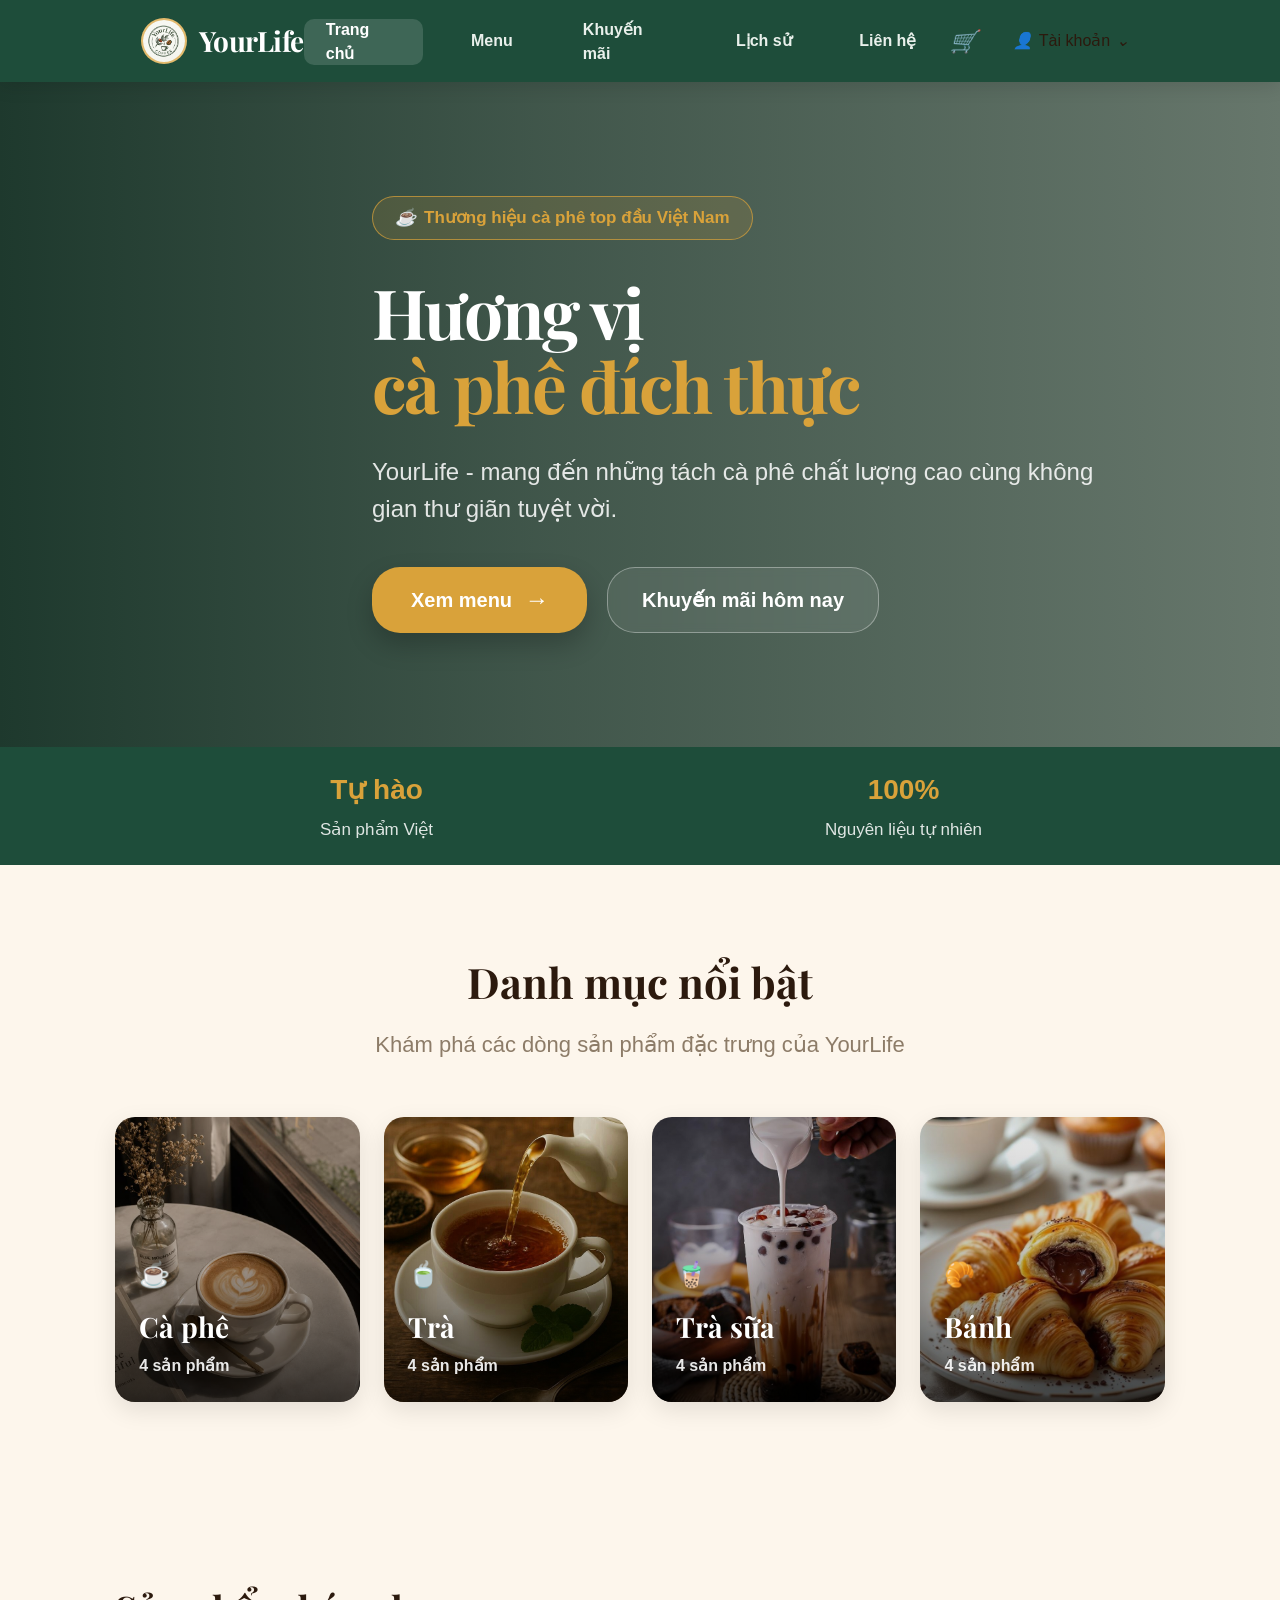
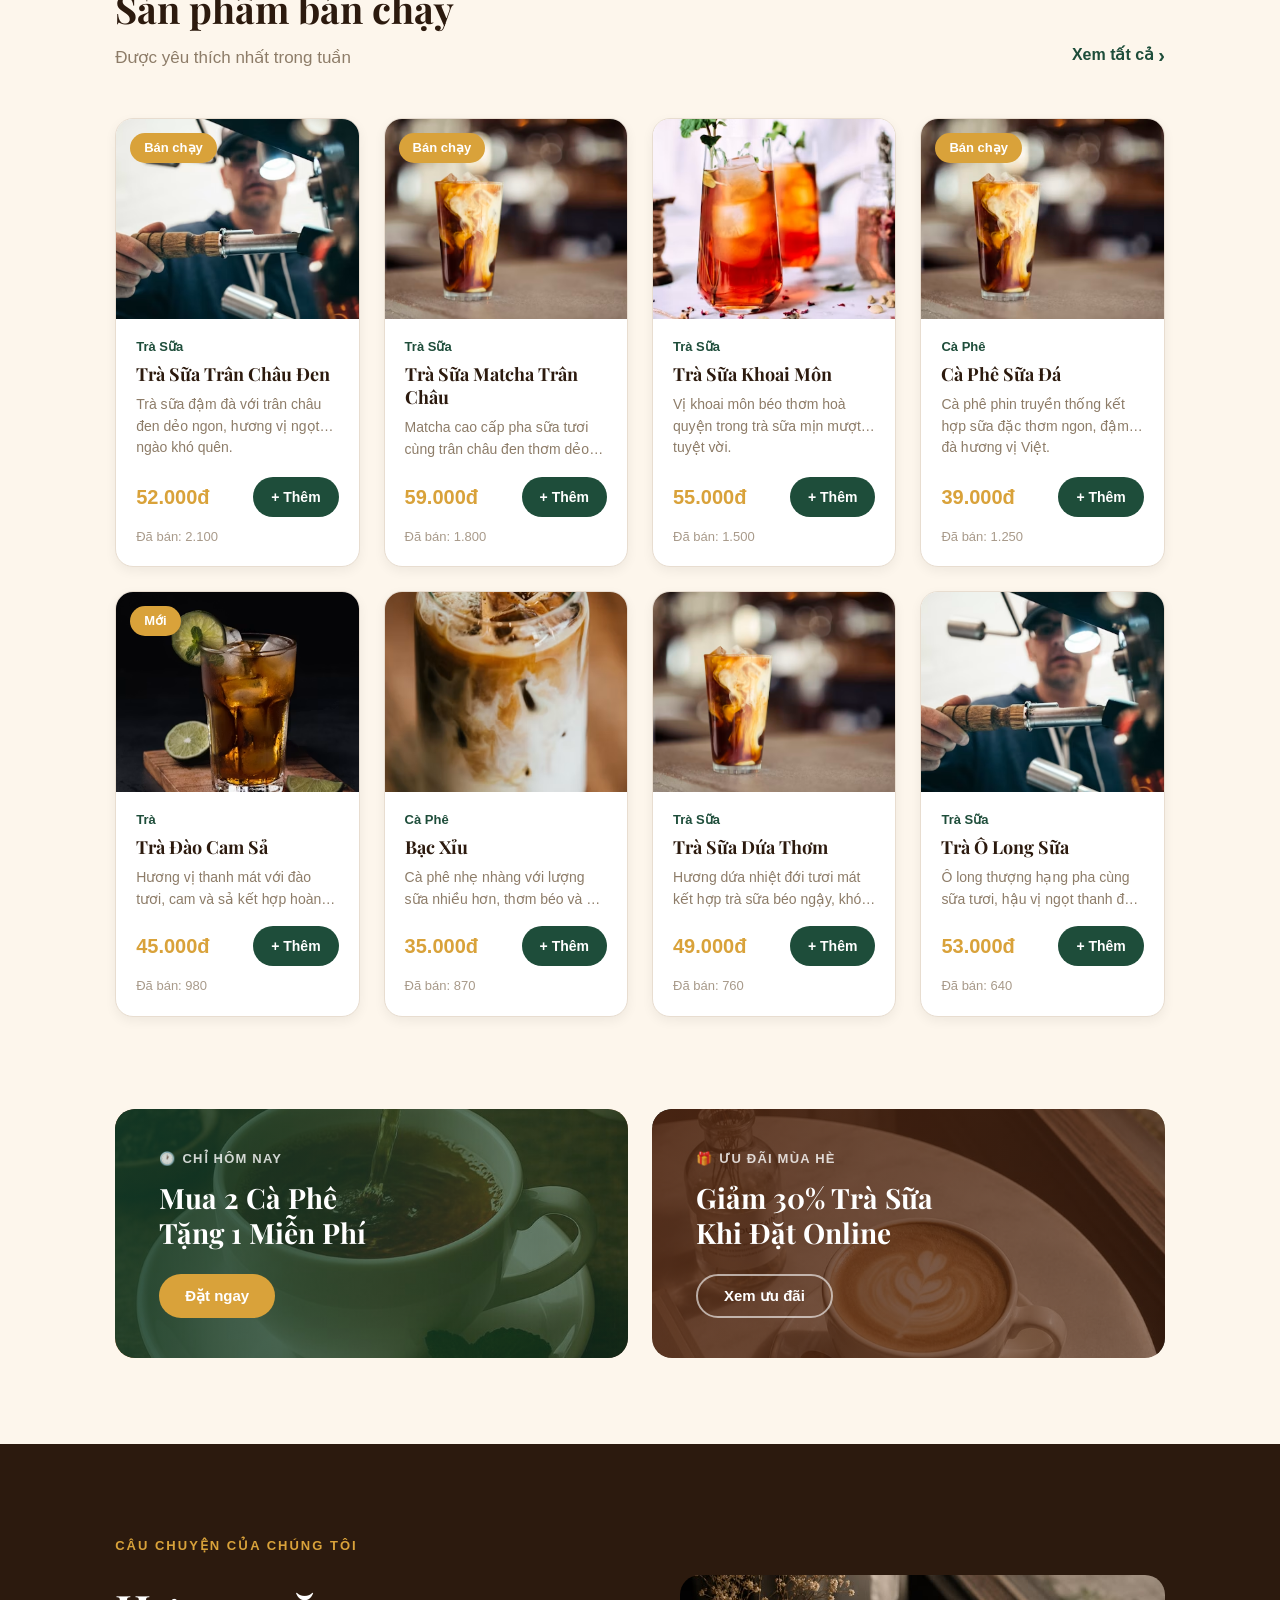
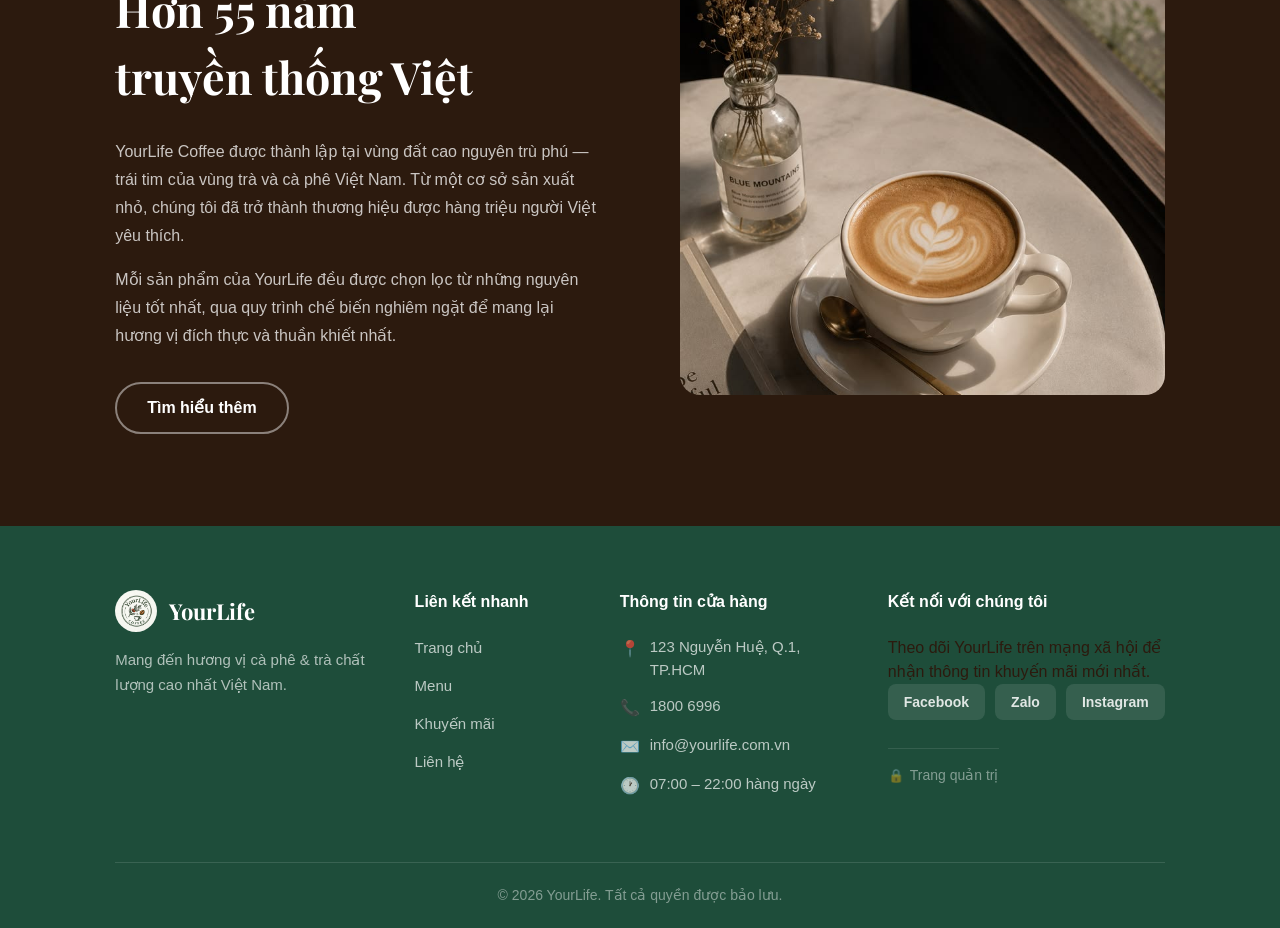
==== commit 4086e774: "thanh toán, lịch sử" ====
--- a/index.html
+++ b/index.html
@@ -27,6 +27,9 @@
             <a href="./pages/khuyenmai.html" class="nav-link">Khuyến mãi</a>
           </li>
           <li class="nav-item">
+            <a href="./pages/lichsu.html" class="nav-link">Lịch sử</a>
+          </li>
+          <li class="nav-item">
             <a href="./pages/lienhe.html" class="nav-link">Liên hệ</a>
           </li>
         </ul>
@@ -34,6 +37,7 @@
       <div class="header-action">
         <a href="./pages/cart.html" class="cart">
           <i class="icon-cart"></i>
+          <span class="cart-count hidden" id="cartCount">0</span>
         </a>
         <button class="account">
           <i class="icon-user"></i>
@@ -485,5 +489,7 @@
       </div>
     </footer>
     <script src="./assets/js/account-dropdown.js"></script>
+    <script src="./assets/js/utils/helper.js"></script>
+    <script src="./assets/js/main.js"></script>
   </body>
 </html>
--- a/assets/css/pages/home.css
+++ b/assets/css/pages/home.css
@@ -15,7 +15,7 @@
       rgba(11, 41, 29, 0.78) 42%,
       rgba(11, 41, 29, 0.62) 100%
     ),
-    url('/coffee-web//assets/images/trangchu/banner.jpg');
+    url('/coffee-web/assets/images/trangchu/banner.jpg');
   background-size: cover;
   background-position: center;
 }
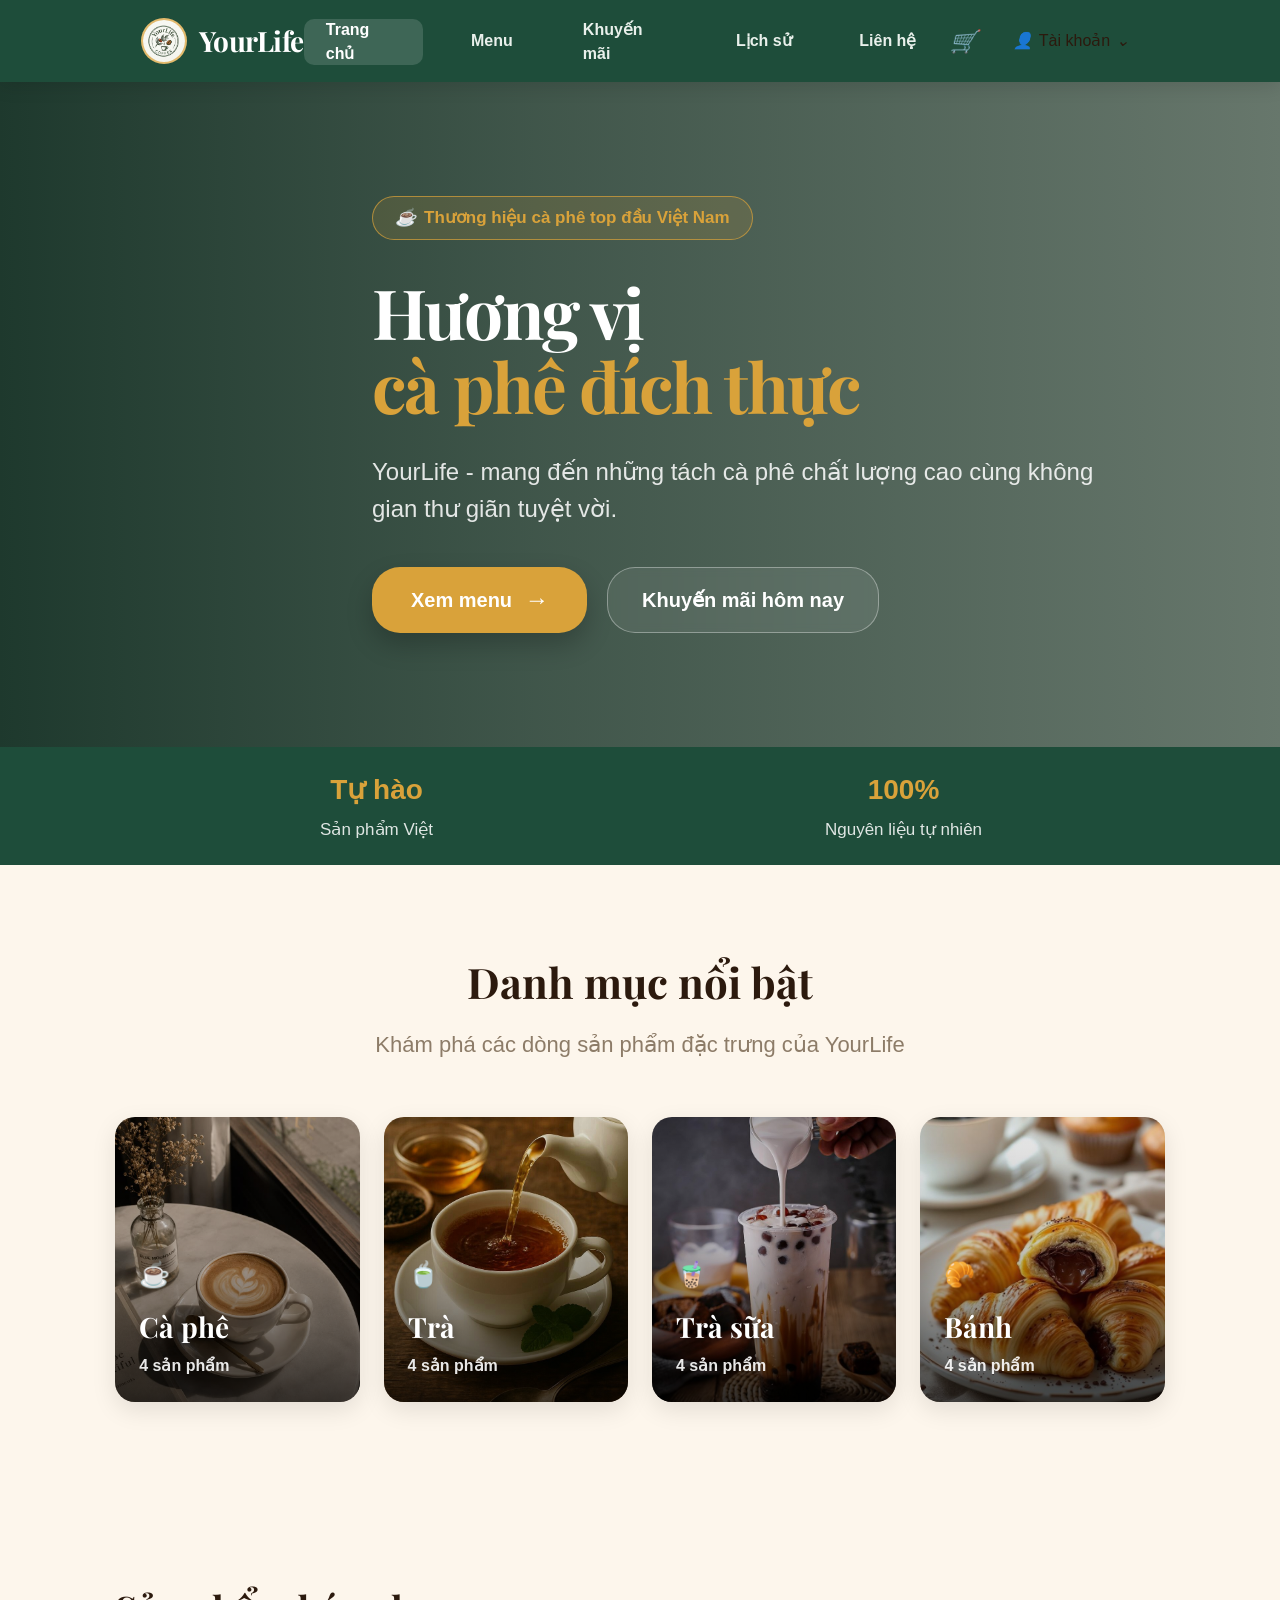
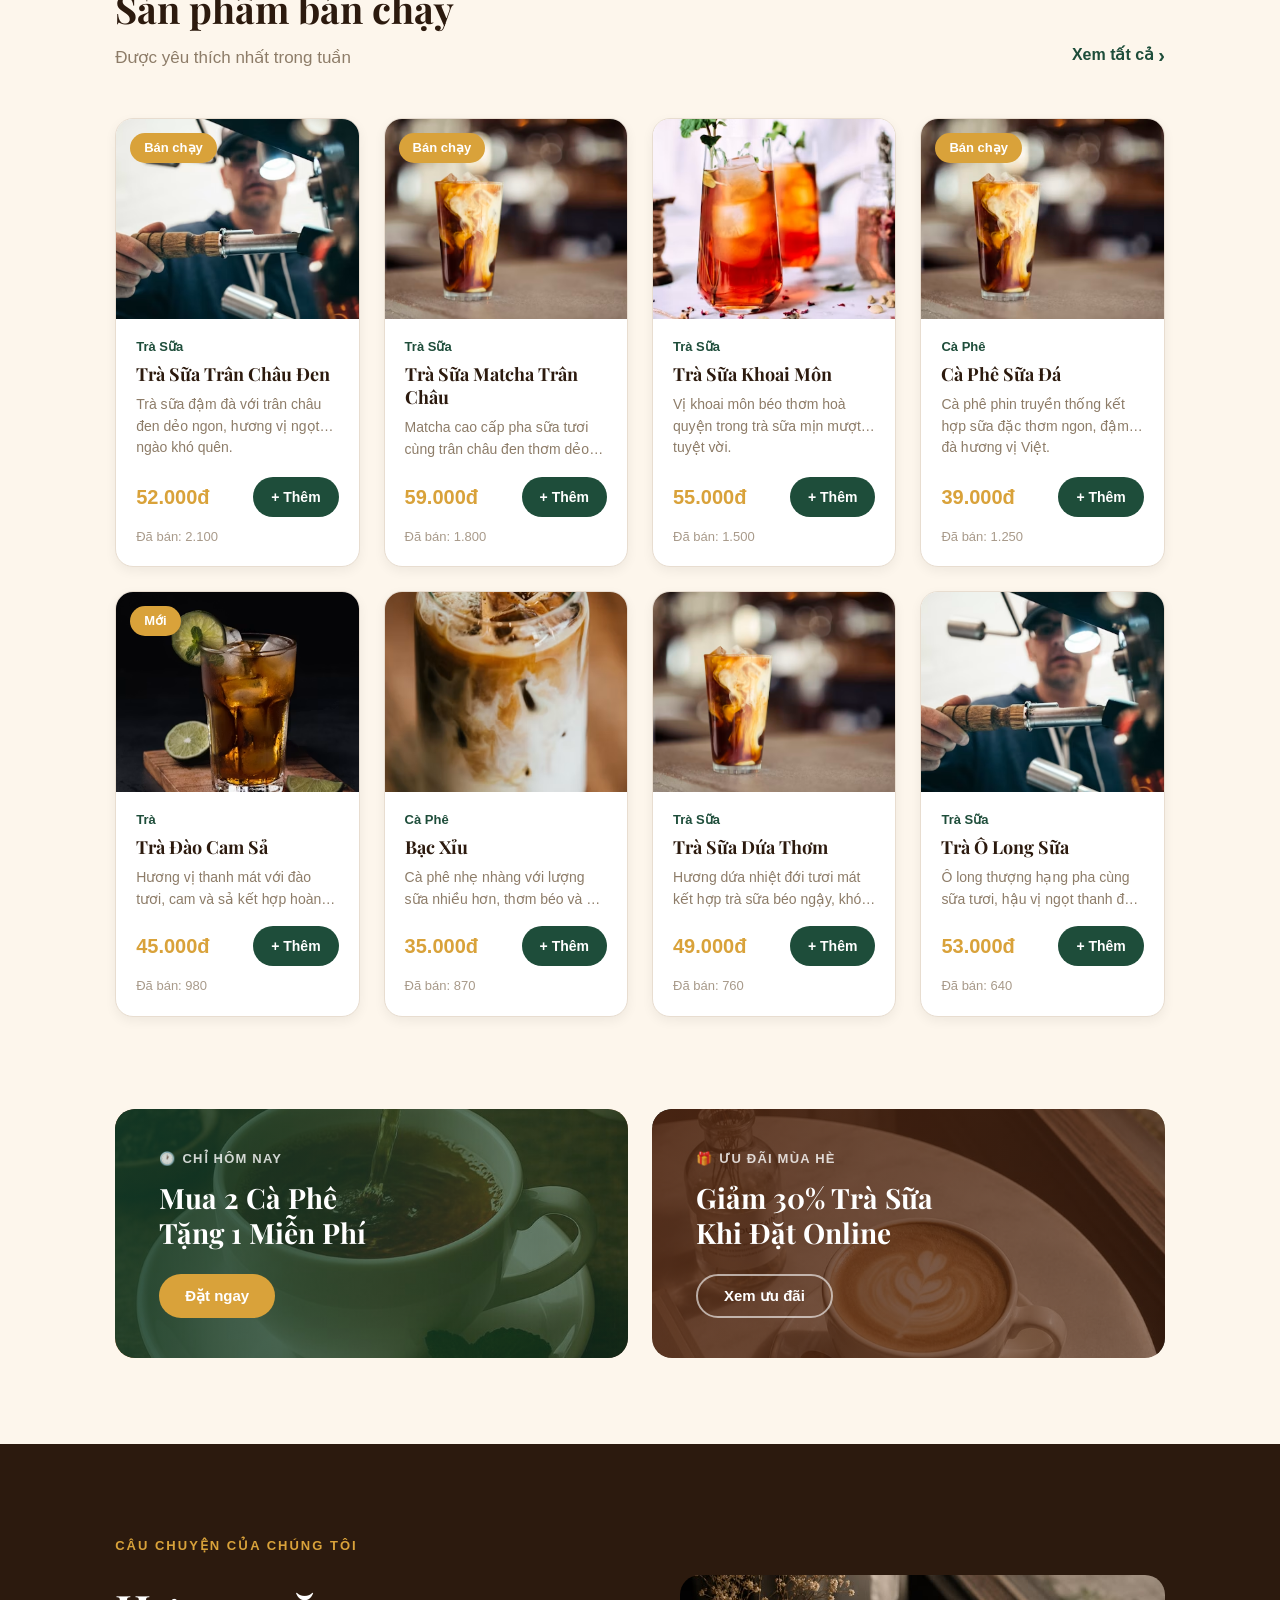
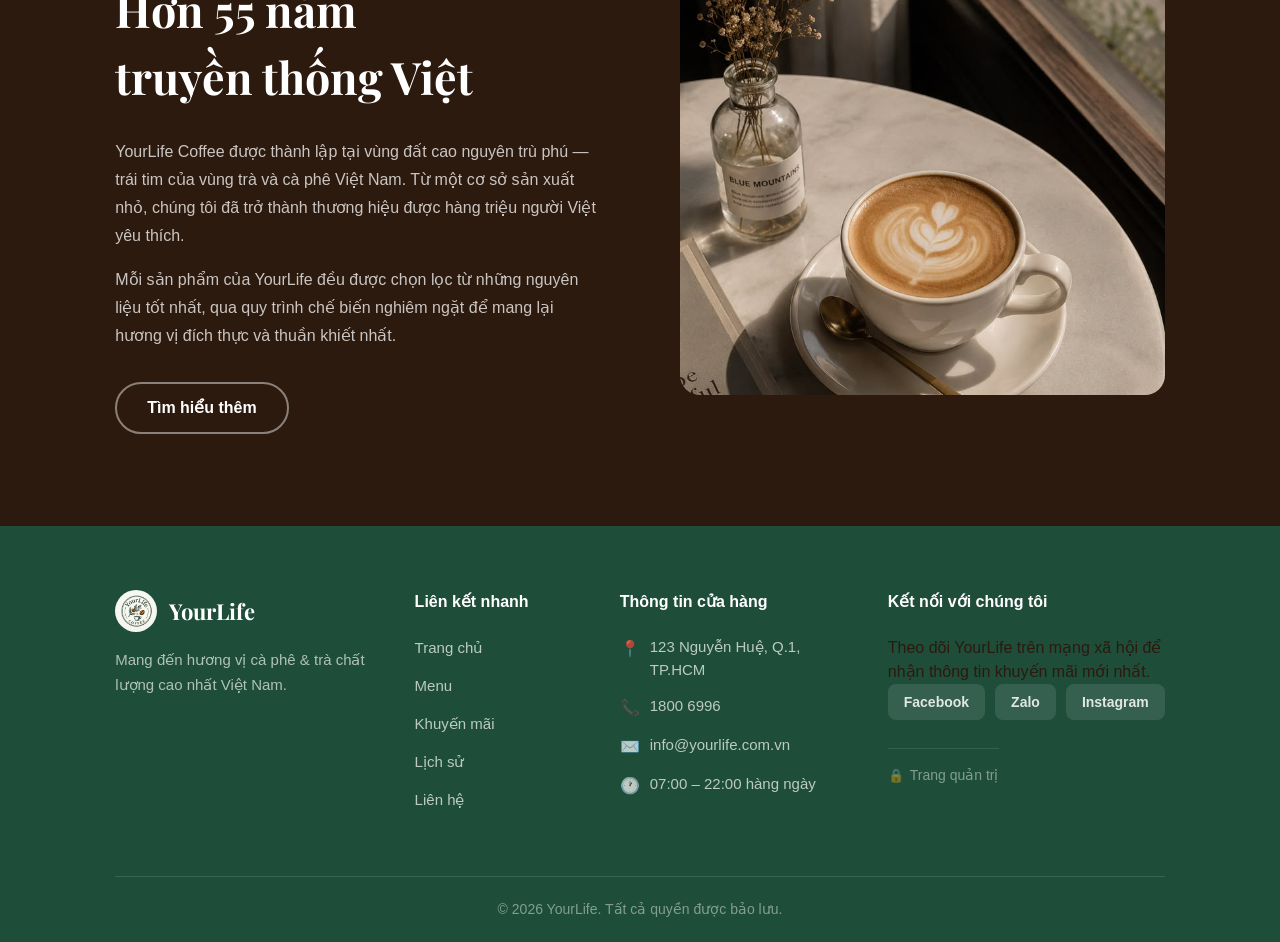
==== commit 448bfd69: "update" ====
--- a/index.html
+++ b/index.html
@@ -426,6 +426,7 @@
             <li><a href="./index.html">Trang chủ</a></li>
             <li><a href="./pages/menu.html">Menu</a></li>
             <li><a href="./pages/khuyenmai.html">Khuyến mãi</a></li>
+            <li><a href="./pages/lichsu.html">Lịch sử</a></li>
             <li><a href="./pages/lienhe.html">Liên hệ</a></li>
           </ul>
         </nav>
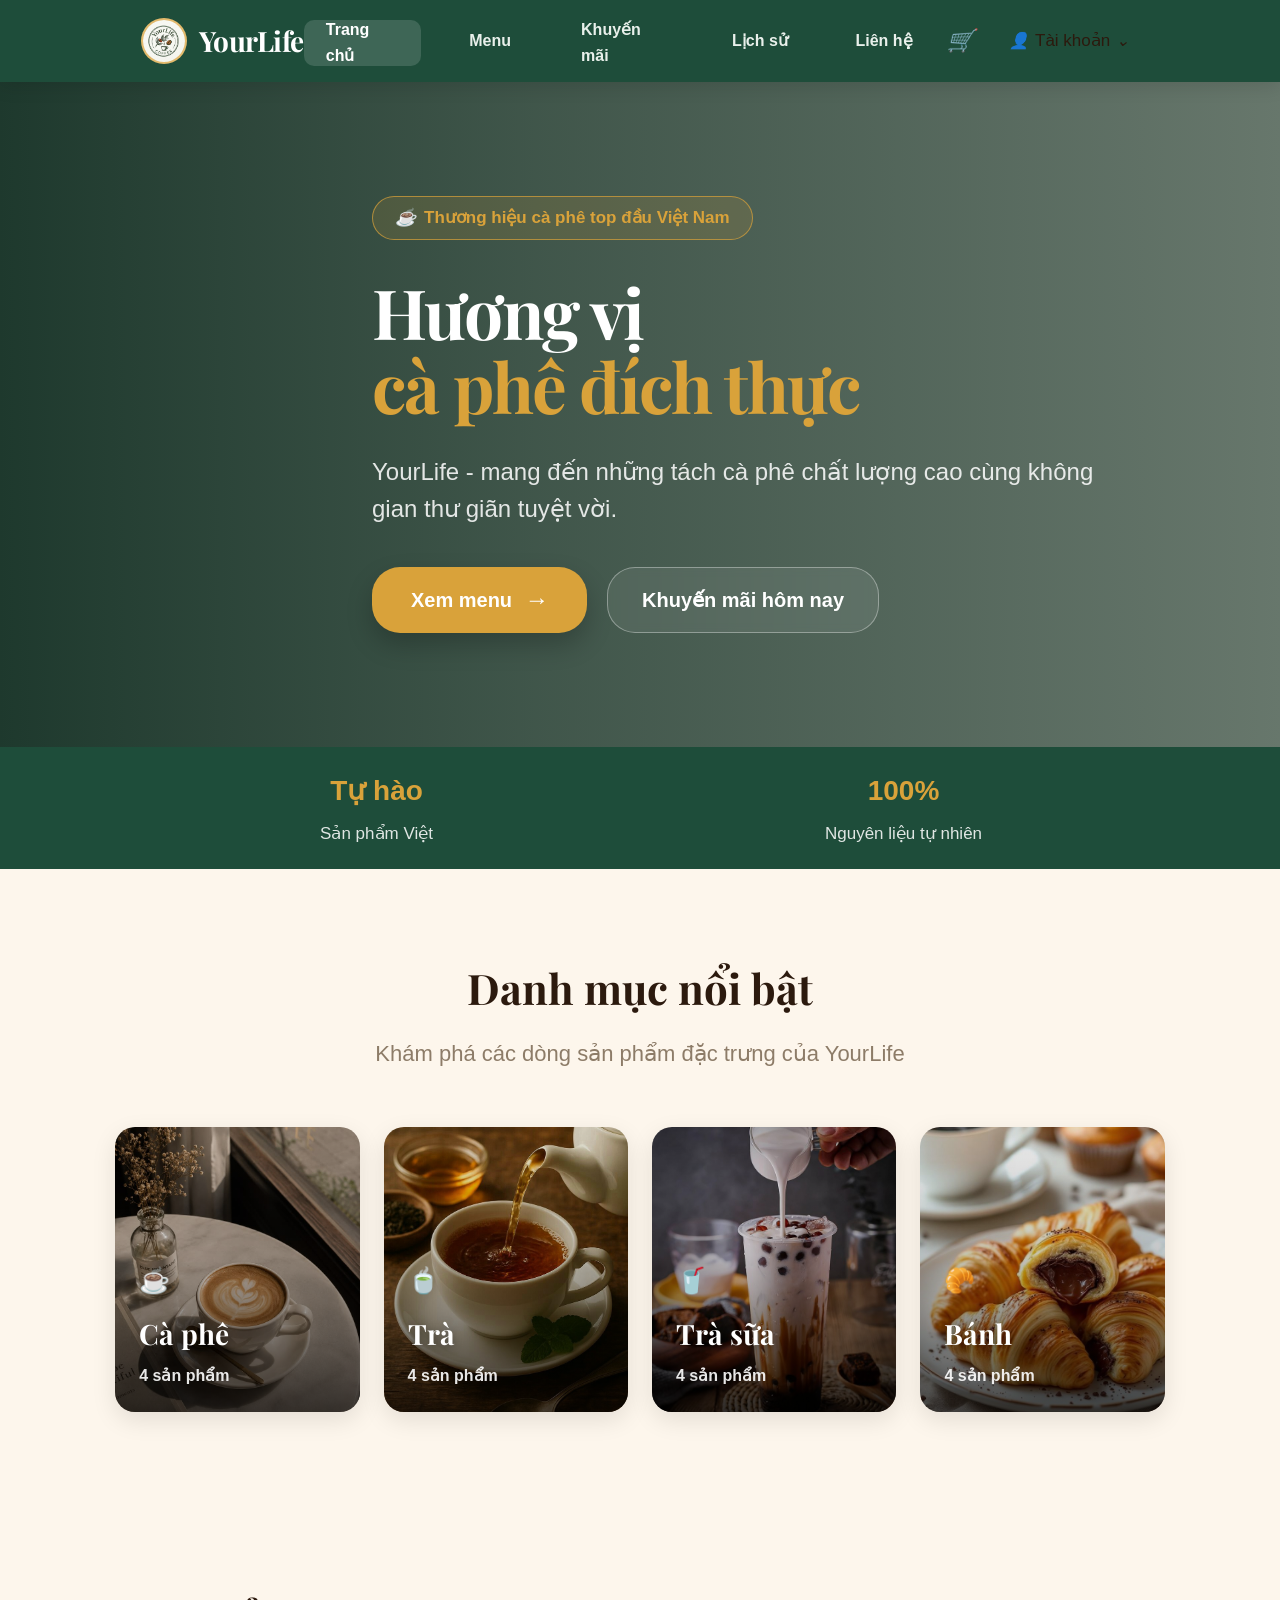
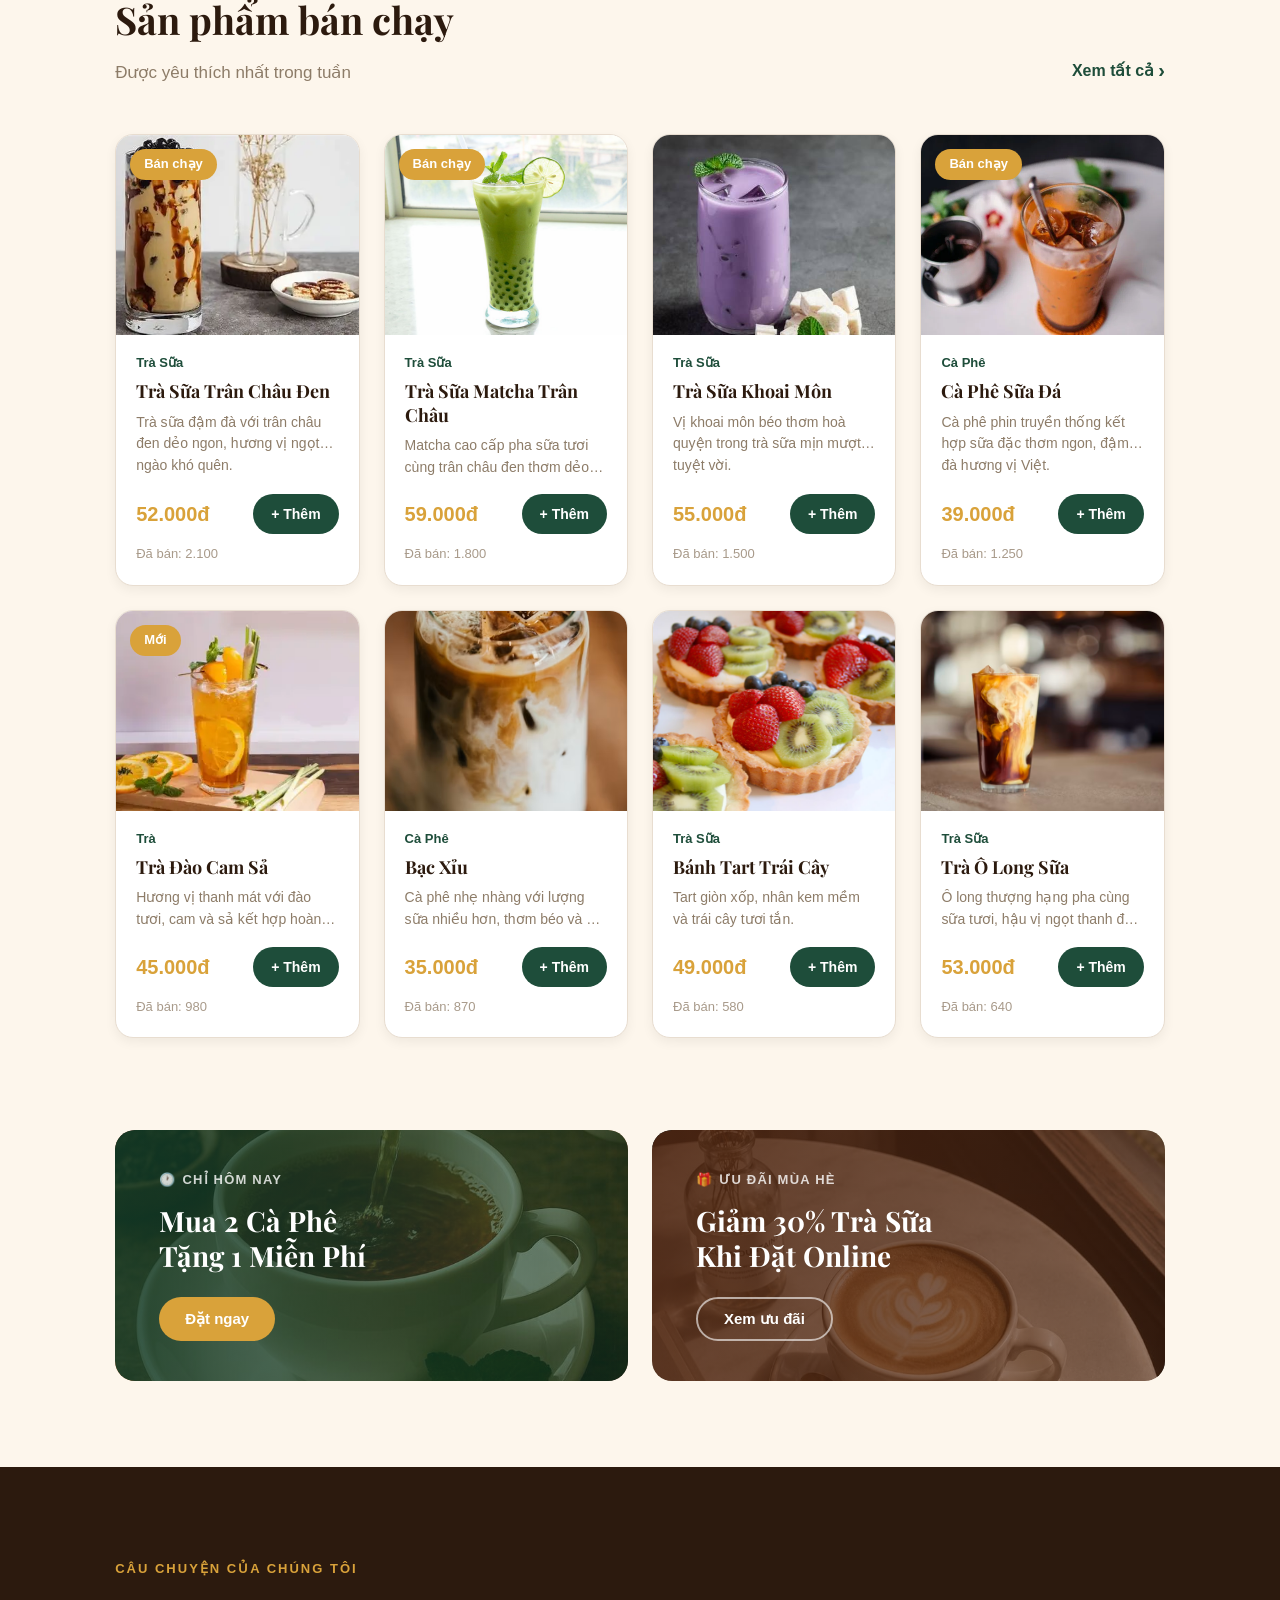
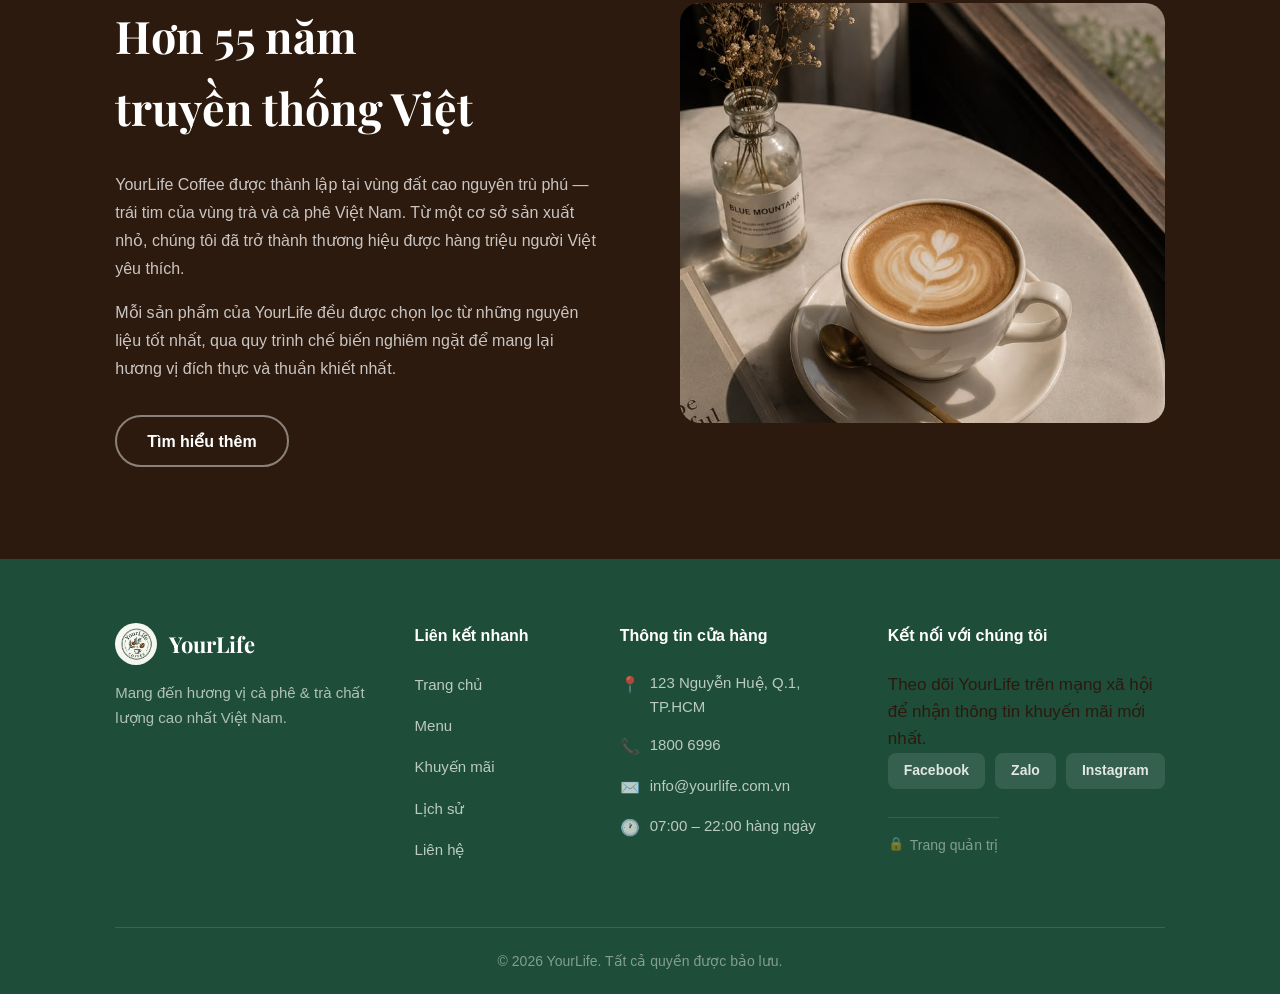
==== commit f4126f2c: "cc" ====
--- a/index.html
+++ b/index.html
@@ -130,7 +130,7 @@
               />
               <div class="category-overlay">
                 <div class="category-content">
-                  <span class="category-icon">🧋</span>
+                  <span class="category-icon">🥤</span>
                   <h3 class="category-name">Trà sữa</h3>
                   <p class="category-count">4 sản phẩm</p>
                 </div>
@@ -165,10 +165,14 @@
           </div>
           <div class="product-grid">
             <!-- Card 1 -->
-            <div class="product-card">
-              <div class="product-image-wrap">
-                <img
-                  src="./assets/images/menu/trasuatranchauden.avif"
+            <div
+              class="product-card"
+              data-name="Trà Sữa Trân Châu Đen"
+              data-price="52000"
+            >
+              <div class="product-image-wrap">
+                <img
+                  src="./assets/images/menu/ts_chanchauduongden.jpg"
                   alt="Trà Sữa Trân Châu Đen"
                 />
                 <span class="product-badge ban-chay">Bán chạy</span>
@@ -188,10 +192,14 @@
               </div>
             </div>
             <!-- Card 2 -->
-            <div class="product-card">
-              <div class="product-image-wrap">
-                <img
-                  src="./assets/images/menu/trasua.avif"
+            <div
+              class="product-card"
+              data-name="Trà Sữa Matcha Trân Châu"
+              data-price="59000"
+            >
+              <div class="product-image-wrap">
+                <img
+                  src="./assets/images/menu/tra_sua_matcha_chan_chau.jpg"
                   alt="Trà Sữa Matcha Trân Châu"
                 />
                 <span class="product-badge ban-chay">Bán chạy</span>
@@ -211,10 +219,14 @@
               </div>
             </div>
             <!-- Card 3 -->
-            <div class="product-card">
-              <div class="product-image-wrap">
-                <img
-                  src="./assets/images/menu/truasuakhoaimon.avif"
+            <div
+              class="product-card"
+              data-name="Trà Sữa Khoai Môn"
+              data-price="55000"
+            >
+              <div class="product-image-wrap">
+                <img
+                  src="./assets/images/menu/ts_khoai_mon.jpg"
                   alt="Trà Sữa Khoai Môn"
                 />
               </div>
@@ -233,10 +245,14 @@
               </div>
             </div>
             <!-- Card 4 -->
-            <div class="product-card">
-              <div class="product-image-wrap">
-                <img
-                  src="./assets/images/menu/cafesuada.avif"
+            <div
+              class="product-card"
+              data-name="Cà Phê Sữa Đá"
+              data-price="39000"
+            >
+              <div class="product-image-wrap">
+                <img
+                  src="./assets/images/menu/ca-phe-sua-da.jpg"
                   alt="Cà Phê Sữa Đá"
                 />
                 <span class="product-badge ban-chay">Bán chạy</span>
@@ -256,10 +272,14 @@
               </div>
             </div>
             <!-- Card 5 -->
-            <div class="product-card">
-              <div class="product-image-wrap">
-                <img
-                  src="./assets/images/menu/tradaocamxa.avif"
+            <div
+              class="product-card"
+              data-name="Trà Đào Cam Sả"
+              data-price="45000"
+            >
+              <div class="product-image-wrap">
+                <img
+                  src="./assets/images/menu/tradaocamxa.jpg"
                   alt="Trà Đào Cam Sả"
                 />
                 <span class="product-badge moi">Mới</span>
@@ -278,7 +298,7 @@
               </div>
             </div>
             <!-- Card 6 -->
-            <div class="product-card">
+            <div class="product-card" data-name="Bạc Xỉu" data-price="35000">
               <div class="product-image-wrap">
                 <img src="./assets/images/menu/bacxiu.avif" alt="Bạc Xỉu" />
               </div>
@@ -297,32 +317,39 @@
               </div>
             </div>
             <!-- Card 7 -->
-            <div class="product-card">
+            <div
+              class="product-card"
+              data-name="Trà Sữa Dứa Thơm"
+              data-price="49000"
+            >
+              <div class="product-image-wrap">
+                <img
+                  src="./assets/images/menu/banh-tart-nhan-trai-cay.jpg"
+                  alt="Trà Sữa Dứa Thơm"
+                />
+              </div>
+              <div class="product-body">
+                <span class="product-category">Trà Sữa</span>
+                <h3 class="product-name">Bánh Tart Trái Cây</h3>
+                <p class="product-desc">
+Tart giòn xốp, nhân kem mềm và trái cây tươi tắn.
+                </p>
+                <div class="product-footer">
+                  <span class="product-price">49.000đ</span>
+                  <button class="btn-add">+ Thêm</button>
+                </div>
+                <p class="product-sold">Đã bán: 580</p>
+              </div>
+            </div>
+            <!-- Card 8 -->
+            <div
+              class="product-card"
+              data-name="Trà Ô Long Sữa"
+              data-price="53000"
+            >
               <div class="product-image-wrap">
                 <img
                   src="./assets/images/menu/trasua.avif"
-                  alt="Trà Sữa Dứa Thơm"
-                />
-              </div>
-              <div class="product-body">
-                <span class="product-category">Trà Sữa</span>
-                <h3 class="product-name">Trà Sữa Dứa Thơm</h3>
-                <p class="product-desc">
-                  Hương dứa nhiệt đới tươi mát kết hợp trà sữa béo ngậy, khó
-                  cưỡng.
-                </p>
-                <div class="product-footer">
-                  <span class="product-price">49.000đ</span>
-                  <button class="btn-add">+ Thêm</button>
-                </div>
-                <p class="product-sold">Đã bán: 760</p>
-              </div>
-            </div>
-            <!-- Card 8 -->
-            <div class="product-card">
-              <div class="product-image-wrap">
-                <img
-                  src="./assets/images/menu/trasuatranchauden.avif"
                   alt="Trà Ô Long Sữa"
                 />
               </div>
